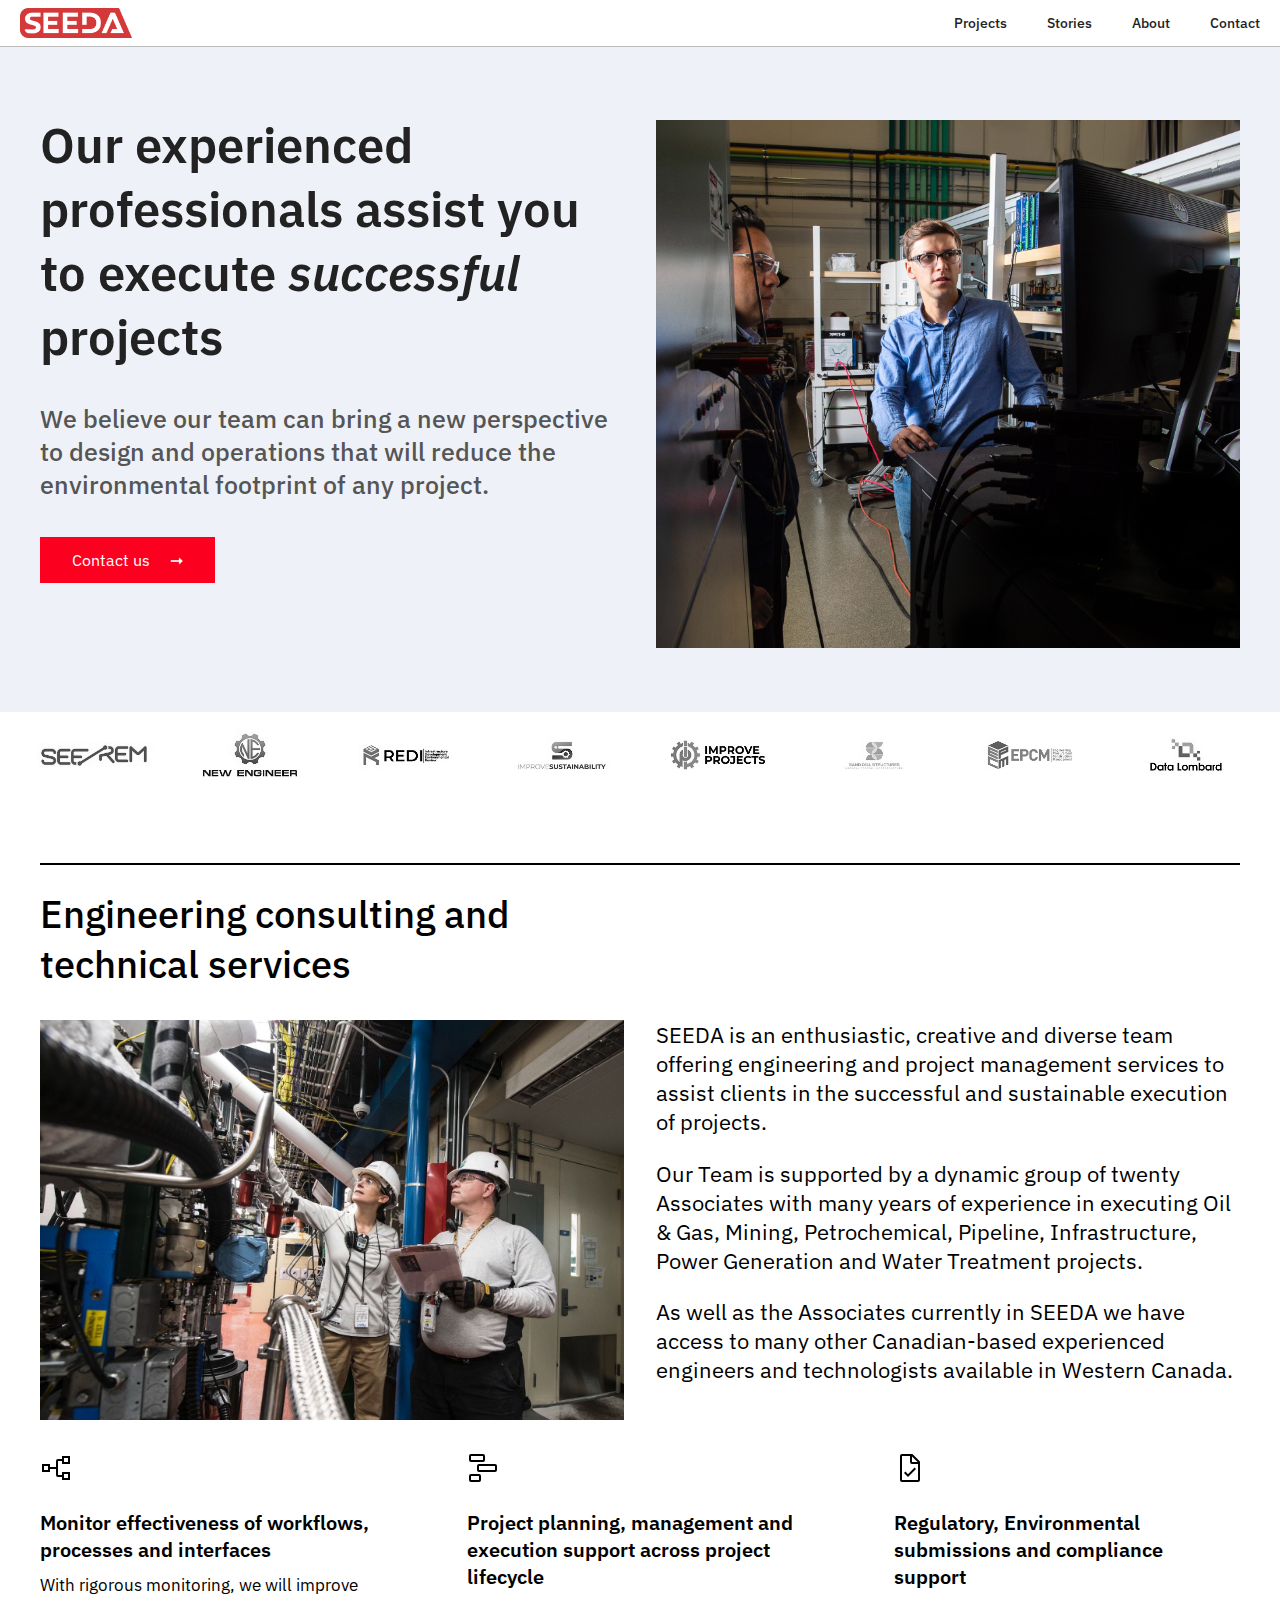
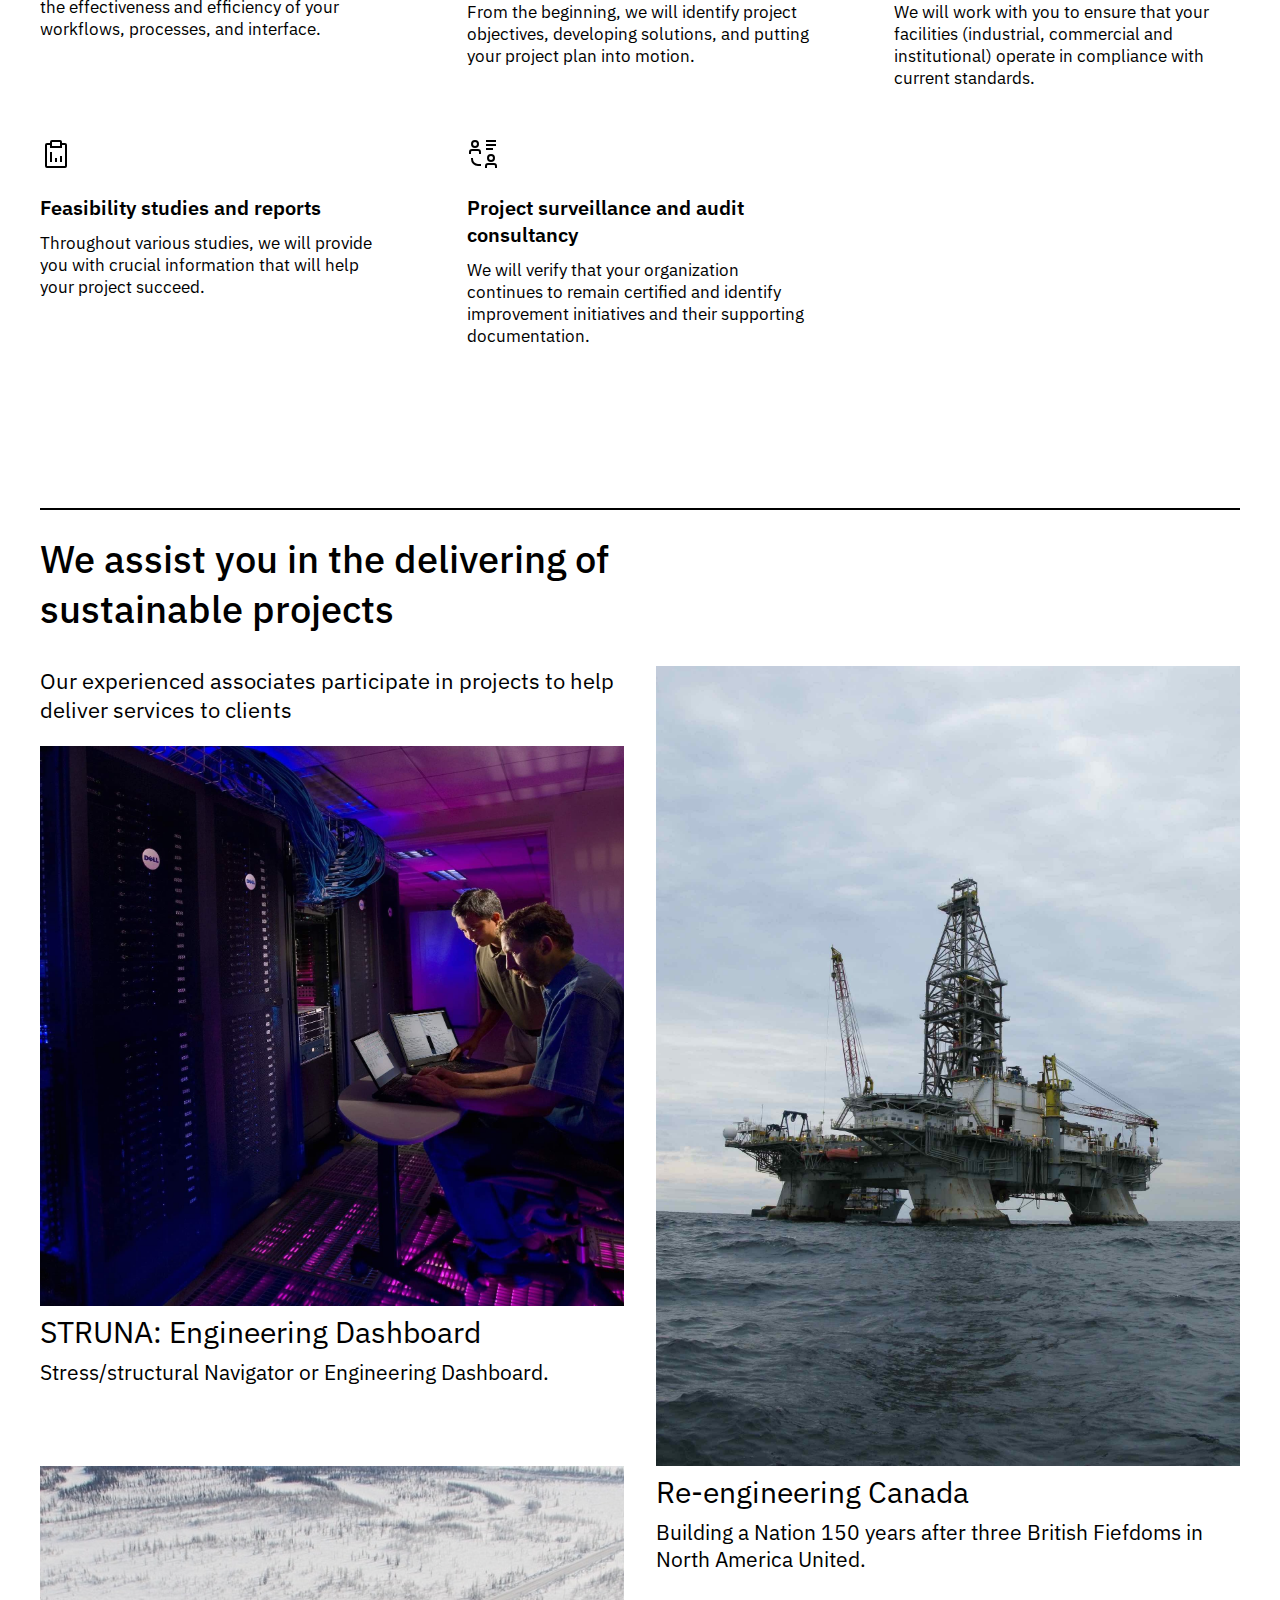
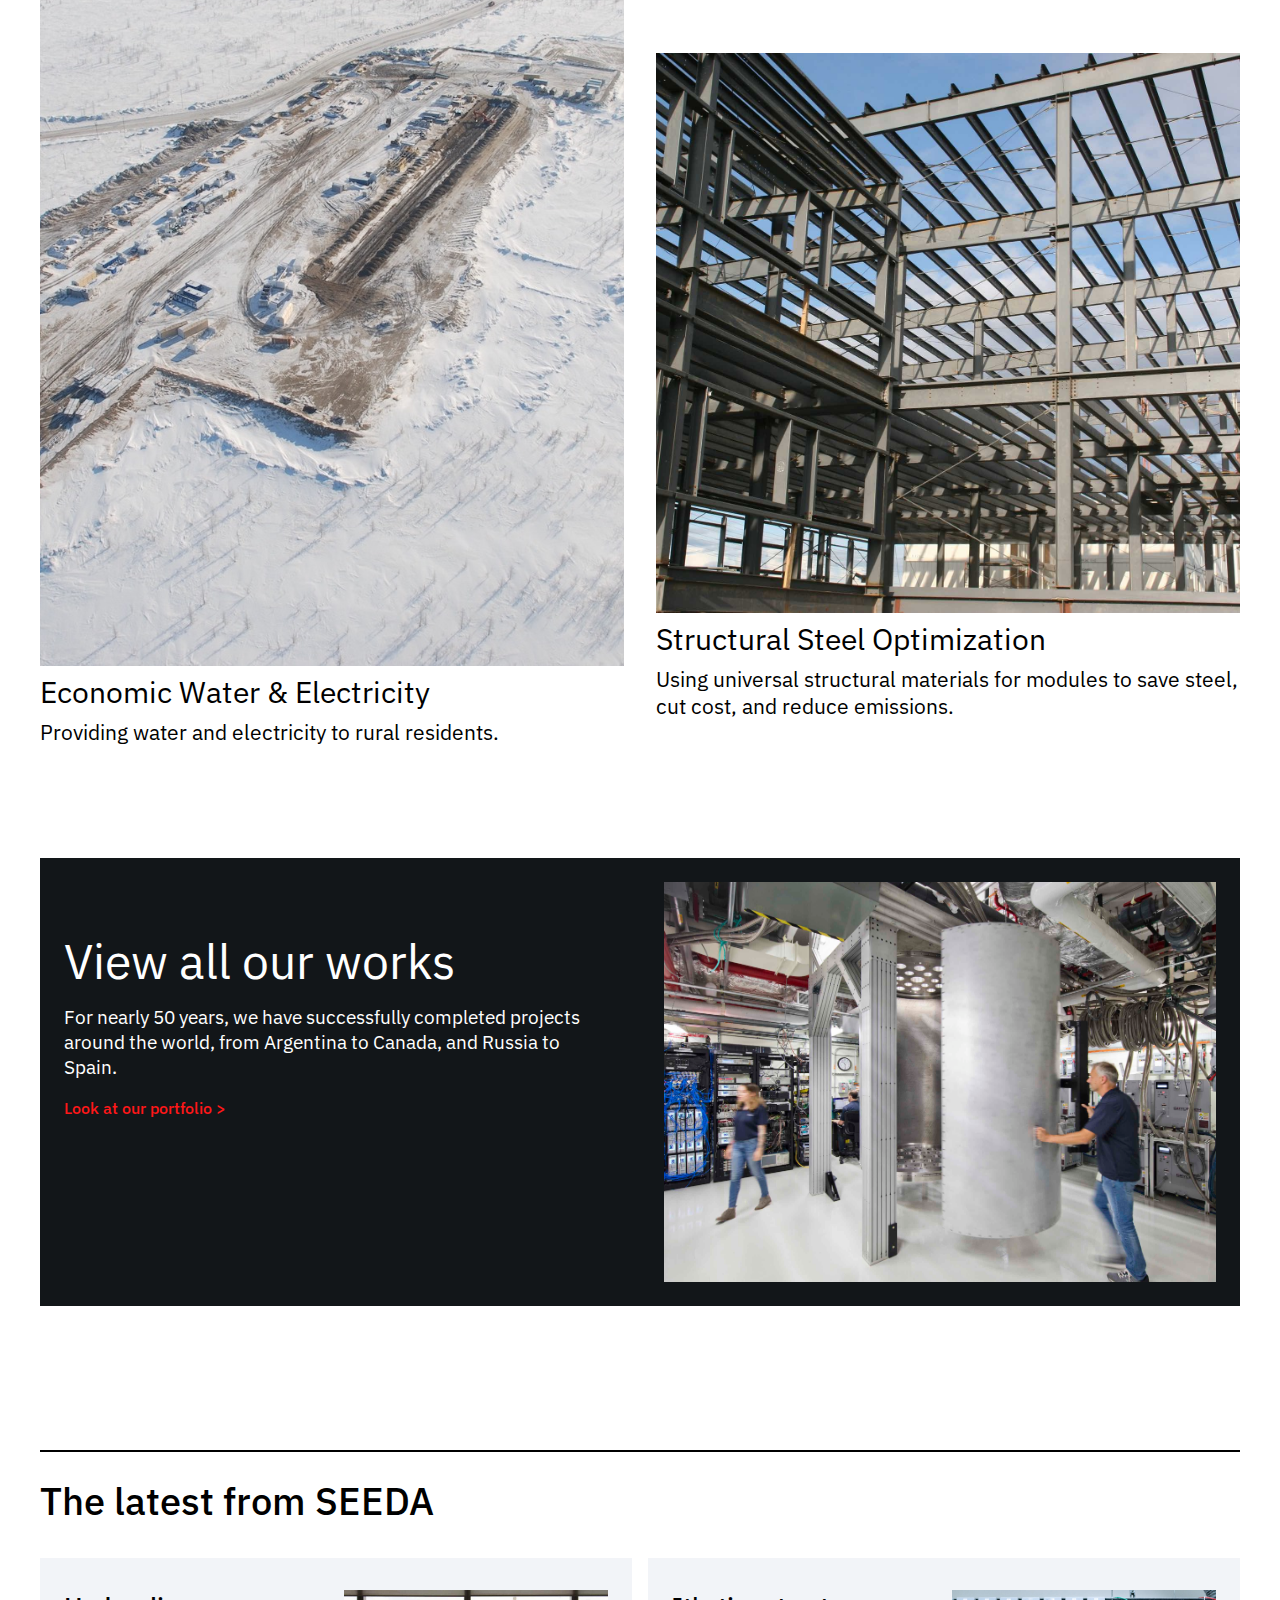
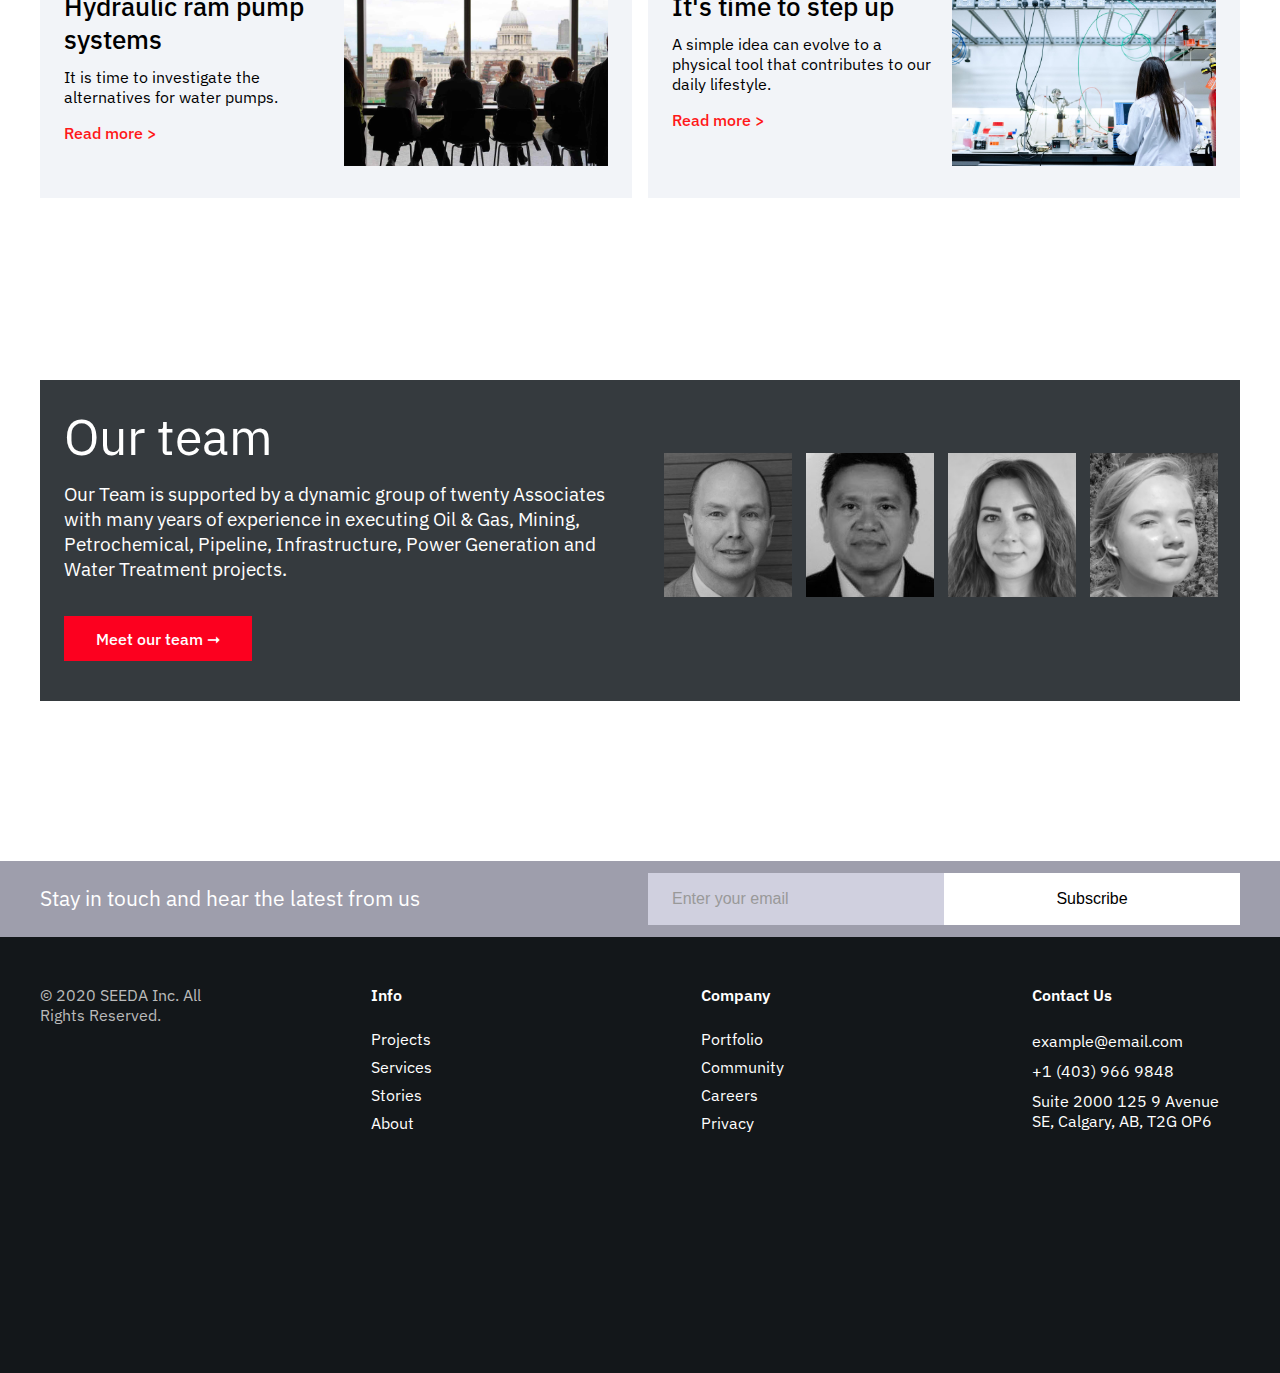
==== P2/index.html @ 1f7ffa0a "Added portfolio page" ====
<!DOCTYPE html>
<html lang="en">

<head>
    <meta charset="UTF-8">
    <meta name="viewport" content="width=device-width, initial-scale=1.0">
    <link rel="shortcut icon" href="/img/favicon.ico" type="image/x-icon">
    <link rel="stylesheet" type="text/css" href="./css/main.css">

    <title>SEEDA</title>
</head>

<body>

    <header class="header">
        <nav>
            <a href="./index.html"><img src="./img/logo.png" alt="Seeda's logo" class="logo"></a>
            <input class="menu-btn" type="checkbox" id="menu-btn" />
            <label class="menu-icon" for="menu-btn"><span class="navicon"></span></label>
            <ul class="menu">
                <li><a href="./pages/projects.html">Projects</a></li>
                <li><a href="./pages/stories.html">Stories</a></li>
                <li><a href="./pages/about.html">About</a></li>
                <li><a href="./pages/contact.html">Contact</a></li>
            </ul>
        </nav>
    </header>



    <div class="landing">
        <div>
            <div class="wrap-content two-column">
                <div>
                    <h1>Our experienced professionals assist you to execute <em>successful</em> projects</h1>
                    <h2 class="subheading">We believe our team can bring a new perspective to design and operations that
                        will
                        reduce
                        the environmental footprint of any project.</h2>
                    <a class="button-nav" href="./pages/contact.html">Contact us &nbsp &nbsp ➞</a>
                </div>
                <img src="./img/perspective.jpg" alt="">
            </div>
        </div>
    </div>


    <div class="brands">
        <img src="./img/p1.jpg" alt="">
        <img src="./img/p2.jpg" alt="">
        <img src="./img/p3.jpg" alt="">
        <img src="./img/p4.jpg" alt="">
        <img src="./img/p5.jpg" alt="">
        <img src="./img/p6.jpg" alt="">
        <img src="./img/p7.jpg" alt="">
        <img src="./img/p8.jpg" alt="">
    </div>


    <section>
        <div class="wrap-content">
            <div>
                <h2>Engineering consulting and technical services</h2>

                <div class="two-column">
                    <img class="image-medium" src="./img/project-2.jpg" alt="people looking at a monitor">

                    <div class="font-large">
                        <p>
                            SEEDA is an enthusiastic, creative and diverse team offering engineering and project
                            management services to assist clients in the successful and sustainable execution of
                            projects.
                        </p>

                        <p>
                            Our Team is supported by a dynamic group of twenty Associates with many years of experience
                            in executing Oil & Gas, Mining, Petrochemical, Pipeline, Infrastructure, Power Generation
                            and Water Treatment projects.
                        </p>
                        <p>As well as the Associates currently in SEEDA we have access to many other Canadian-based
                            experienced engineers and technologists available in Western Canada.
                        </p>
                    </div>
                </div>


                <div class="services-list">
                    <div class="service">
                        <img src="./icons/monitor effectiveness.svg" alt="monitor icon">
                        <h3>Monitor effectiveness of workflows, processes and interfaces </h3>
                        <p>With rigorous monitoring, we will improve the effectiveness and efficiency of your workflows,
                            processes, and interface.</p>
                    </div>

                    <div class="service">
                        <img src="./icons/project planning.svg" alt="planning icon">
                        <h3>Project planning, management and execution support across project lifecycle</h3>
                        <p>From the beginning, we will identify project objectives, developing solutions, and putting
                            your project plan into motion.</p>
                    </div>

                    <div class="service">
                        <img src="./icons/regulatory.svg" alt="compliance support icon">
                        <h3>Regulatory, Environmental submissions and compliance support</h3>
                        <p>We will work with you to ensure that your facilities (industrial, commercial and
                            institutional) operate in compliance with current standards.</p>
                    </div>

                    <div class="service">
                        <img src="./icons/feasibility.svg" alt="report icon">
                        <h3>Feasibility studies and reports</h3>
                        <p>Throughout various studies, we will provide you with crucial information that will help your
                            project succeed.</p>
                    </div>

                    <div class="service">
                        <img src="./icons/project surveillance.svg" alt="project audit icon">
                        <h3>Project surveillance and audit consultancy</h3>
                        <p>We will verify that your organization continues to remain certified and identify improvement
                            initiatives and their supporting
                            documentation.</p>
                    </div>
                </div>
            </div>
        </div>

    </section>

    <section>
        <div class="wrap-content">
            <h2>We assist you in the delivering of sustainable projects</h2>
            <div class="two-column font-large">
                <div>
                    <p>Our experienced associates participate in projects to help deliver services to clients
                    </p>
                    <div class="card">
                        <a href="./pages/struna.html"> <img src="./img/about.jpg" alt="" class="image-large">
                            <h3>STRUNA: Engineering Dashboard</h3>
                            <h4>Stress/structural Navigator or Engineering Dashboard.
                            </h4>
                        </a>
                    </div>

                    <div class="card">
                        <a href="#">
                            <img src="./img/landing-2.jpeg" alt="project site" class="image-very-large">
                            <h3>Economic Water & Electricity</h3>
                            <h4>Providing water and electricity to rural residents.</h4>
                        </a>
                    </div>
                </div>
                <div>
                    <div class="card">
                        <a href="./pages/reengineering-canada.html">
                            <img src="./img/project-1.jpg" alt="project site" class="image-very-large">
                            <h3>Re-engineering Canada </h3>
                            <h4>Building a Nation 150 years after three British Fiefdoms in North America United.</h4>
                        </a>
                    </div>
                    <div class="card">
                        <a href="#">
                            <img src="./img/project-3.jpg" alt="project site" class="image-large">
                            <h3>Structural Steel Optimization</h3>
                            <h4>Using universal structural materials for modules to save steel, cut cost, and reduce
                                emissions.
                            </h4>
                        </a>
                    </div>
                </div>
            </div>

            <div class=" bg-black-gray large-card">
                <div class="text-white">
                    <h3>View all our works</h3>
                    <p>For nearly 50 years, we have successfully completed projects around the world, from Argentina to
                        Canada, and Russia to Spain.</p>
                    <a href="./pages/portfolio.html">Look at our portfolio ></a>
                </div>
                <img src="./img/more-projects.jpg" alt="project site">
            </div>

        </div>

    </section>




    <section>
        <div class="wrap-content">
            <h2>The latest from SEEDA</h2>

            <div class="article-card-wrapper">
                <div class="article-card">
                    <div>
                        <h3>Hydraulic ram pump systems</h3>
                        <p>It is time to investigate the alternatives for water pumps.
                        </p>
                        <a href="./pages/hydraulic-ramp.html">Read more ></a>
                    </div>
                    <img src="./img/article-1.jpg" alt="">
                </div>

                <div class="article-card">
                    <div>
                        <h3>It's time to step up</h3>
                        <p>A simple idea can evolve to a physical tool that contributes to our daily lifestyle.
                        </p>
                        <a href="./pages/time-to-step-up.html">Read more ></a>
                    </div>
                    <img src="./img/article-2.jpg" alt="">
                </div>
            </div>

            <a href="./pages/stories.html" class="white-link">
                <div id="more-stories">
                    <div>
                        <h3>Read the latest stories from us</h3>
                        <p>Find more about our events
                        </p>
                    </div>

                </div>
            </a>
        </div>


        <div class="wrap-content">
            <div class="bg-dark-gray large-card team">
                <div class="text-white">
                    <h3>Our team</h3>
                    <p>Our Team is supported by a dynamic group of twenty Associates with many years of experience in
                        executing Oil & Gas, Mining, Petrochemical, Pipeline, Infrastructure, Power Generation and Water
                        Treatment projects.
                    </p>
                    <a class="button-nav" href="./pages/about.html">Meet our team ➞</a>
                </div>
                <div class="members">
                    <img src="./img/max.jpg" alt="">
                    <img src="./img/dioni.jpg" alt="">
                    <img src="./img/dima.jpg" alt="">
                    <img src="./img/masha.jpg" alt="">
                    <div>
                    </div>
                </div>
            </div>
        </div>

    </section>







    <div class="footer-contact">
        <div class="wrap-content contact-wrapper">
            <div class="contact-text">Stay in touch and hear the latest from us</div>
            <div>
                <form class="contact-form">
                    <input type="email" id="contact-email" name="email" placeholder="Enter your email">
                    <input type="submit" value="Subscribe" id="contact-submit">
                </form>
            </div>
        </div>
    </div>

    <footer>
        <div class="wrap-footer">
            <div class="footer-list">
                <p class="regular copyright">© 2020 SEEDA Inc. All Rights Reserved.</p>
            </div>
            <div class="footer-list">
                <p>Info</p>
                <a href="#">Projects</a>
                <a href="#">Services</a>
                <a href="#">Stories</a>
                <a href="#">About</a>
            </div>

            <div class="footer-list">
                <p>Company</p>
                <a href="#">Portfolio</a>
                <a href="#">Community</a>
                <a href="#">Careers</a>
                <a href="#">Privacy</a>
            </div>

            <div class="footer-list">
                <p>Contact Us</p>
                <a href="mailto:example@gmail.com">example@email.com</a>
                <a href="tel:+14039669848">+1 (403) 966 9848</a>
                <a href="#">Suite 2000 125 9 Avenue SE, Calgary, AB, T2G OP6</a>
            </div>
        </div>
    </footer>



</body>


</html>
---- P2/css/main.css ----
@import url('https://fonts.googleapis.com/css2?family=Inconsolata&display=swap');
@import url('https://fonts.googleapis.com/css2?family=Heebo:wght@100;200;300;400;500;600;700;800;900&display=swap');
@import url('https://fonts.googleapis.com/css2?family=IBM+Plex+Sans:ital,wght@0,100;0,200;0,300;0,400;0,500;0,600;0,700;1,100;1,200;1,300;1,400;1,500;1,600;1,700&display=swap');
@import url('https://fonts.googleapis.com/css2?family=IBM+Plex+Mono:ital,wght@0,100;0,200;0,300;0,400;0,500;0,600;0,700;1,100;1,200;1,300;1,400;1,500;1,600;1,700&display=swap');
html {
    box-sizing: border-box;
}

* {
    -webkit-font-smoothing: antialiased;
}

body {
    margin: 0;
    font-family: 'IBM Plex Sans', Arial, sans-serif;
}

.four-column {
    display: grid;
    grid-template-columns: repeat(auto-fill, minmax(18rem, 1fr));
    column-gap: 1rem;
    row-gap: 0rem; 
}

.two-row {
    display: grid;
    grid-template-rows: repeat(auto-fill, minmax(48.3%, 1fr));
    column-gap: 1rem;
    row-gap: 2rem; 
}

.two-column {
    display: grid;
    grid-template-columns: repeat(auto-fill, minmax(48.3%, 1fr));
    column-gap: 2rem;
    row-gap: 1rem;
}

.two-column img {
    width: 100%;
    object-fit: cover;
}

.three-column {
    display: grid;
    grid-template-columns: repeat(auto-fill, minmax(20rem, 1fr));
    column-gap: 2rem;
}

#more-stories {
    background: url(/img/more-stories.jpg);
    padding: 0.1rem 1rem 1rem 1rem;
    color: white;
}

#more-stories:hover {
    text-decoration: none;
}


.stories {
    margin-bottom: 3rem;
}

.stories img {
    object-fit: cover;
    height: 14rem;
    width: 100%;
}

/* Project cards */

.projects {
    margin-bottom: 3rem;
}

.project-card {
    margin-bottom: 4rem;
}

.project-card a {
    display: grid;
    grid-template-columns: repeat(auto-fill, minmax(49%, 1fr)); 
    column-gap: 1rem;
}

.project-card img {
    object-fit: cover;
    height: 25rem;
    width: 100%;
}

.project-card a {
    color: black;    
}

.project-card h3 {
    font-size: 2.6rem;
    font-weight: 400;    
    margin-block-start: 0;
    max-width: 20rem;
}

.project-card p {
    font-size: 1.3rem;
    max-width: 30rem;
}

.project-card:hover {
    text-decoration: underline;
}

/* Project page */

/* .project {
    background-color: #070707;
    color: white;
} */

.project .caption {
    color: #555;
}

.project-header {
    object-fit: cover;
    height: 35rem;
    width: 100%;
    margin-top: 1rem;
}

.project .two-column {
    grid-template-columns: repeat(auto-fill, minmax(46.3%, 1fr));
    column-gap: 5rem;
    margin-bottom: 4rem;
}

.project-title {
    font-size: calc(4.5rem + 6 * ((4.4rem - 320px) / 680));
    line-height: 6rem;
    font-weight: 400;
    margin-block-end: 0;
    max-width: 60rem;
    word-wrap: break-word;
}

.project h2 {    
    font-weight: 400;
    max-width: 60rem;
    word-wrap: break-word;
}

.project h3 {
    font-weight: 500;
    border-top: 2px solid black;
    display: inline-block;
    padding-top: 0.5rem;
    margin-top: 4rem;
    margin-bottom: 3rem;
}

.project h4 {
    font-weight: 600;
    color: black;
    margin-block-start: 0rem;
}


.other-project h4{
    font-size: 2.5rem;
    margin-block-start: 1.2rem;
    margin-block-end: 0;
}

.other-project h5 {
    font-weight: 400;
    font-size: 1.1rem;    
}

.other-project h6 {
    font-size: 1.2rem;
}

p {
    margin-block-start: 0rem;
}

a {
    color: #FF1718;
    text-decoration: none;
}

.white-link:hover {
    color: white;
}

a:hover {
    text-decoration: underline;
}

img {
    max-width: 100%;
}

.caption {
    font-size: 1rem;
    color: #666;
}

pre {
    border-radius: 0.3rem;
}

/* header */

.header {
    background-color: white;
    position: fixed;
    border-bottom: 1px solid #BBBBBB;
    top: 0;
    width: 100%;
    z-index: 3;
}

.header ul {
    margin: 0;
    padding: 0;
    list-style: none;
    overflow: hidden;
    background-color: white;
}

.header li a {
    display: block;
    padding: 13px 20px;
    font-size: 0.9rem;
    font-weight: 500;
    text-decoration: none;
    color: #222;
}

.header li a:hover, .header .menu-btn:hover {
    text-decoration: underline;
}

.header .logo {
    display: block;
    float: left;
    width: 7rem;
    padding: 8px 20px;
    text-decoration: none;
}

/* menu */

.header .menu {
    clear: both;
    max-height: 0;
    transition: max-height .3s ease-in;
}

/* menu icon */

.header .menu-icon {
    cursor: pointer;
    display: inline-block;
    float: right;
    padding: 24px 20px;
    position: relative;
    user-select: none;
}

.header .menu-icon .navicon {
    background: #111;
    display: block;
    height: 2px;
    position: relative;
    transition: background .3s ease-out;
    width: 18px;
}

.header .menu-icon .navicon:before, .header .menu-icon .navicon:after {
    background: #111;
    content: '';
    display: block;
    height: 100%;
    position: absolute;
    transition: all .2s ease-out;
    width: 100%;
}

.header .menu-icon .navicon:before {
    top: 5px;
}

.header .menu-icon .navicon:after {
    top: -5px;
}

/* menu btn */

.header .menu-btn {
    display: none;
}

.header .menu-btn:checked~.menu {
    max-height: 540px;
}

.header .menu-btn:checked~.menu-icon .navicon {
    background: transparent;
}

.header .menu-btn:checked~.menu-icon .navicon:before {
    transform: rotate(-45deg);
}

.header .menu-btn:checked~.menu-icon .navicon:after {
    transform: rotate(45deg);
}

.header .menu-btn:checked~.menu-icon:not(.steps) .navicon:before, .header .menu-btn:checked~.menu-icon:not(.steps) .navicon:after {
    top: 0;
}

.header.scrolled {
    background-color: black;
}

/* 48em = 768px */

@media (min-width: 65em) {
    .header li {
        float: left;
    }
    .header .menu {
        clear: none;
        float: right;
        max-height: none;
    }
    .header .menu-icon {
        display: none;
    }
    .demo {
        margin-bottom: 6rem;
        background-color: #DEDDE1;
    }
}

/* body */

main {
    padding-top: 2.9rem;
    padding-left: 1rem;
    padding-right: 1rem;
    margin-bottom: 5rem;
}

.brands {
    display: grid;
    grid-template-columns: repeat(auto-fill, minmax(6rem, 1fr));
    column-gap: 3rem;
    align-items: center;
    justify-items: center;
    max-width: 75rem;
    margin-left: auto;
    margin-right: auto;
    padding-right: 1rem;
    padding-left: 1rem;
}

.brands img {
    filter: grayscale(100%);
    max-height: 6rem;
    max-width: 8rem;
}

.brands img:hover {
    filter: grayscale(0%);
}

.wrap-content {
    max-width: 75rem;
    margin-left: auto;
    margin-right: auto;
    padding: 0rem 0rem;
}

section {
    padding: 4rem 1rem 5rem 1rem;
}

.section-body {
    display: grid;
    grid-template-columns: repeat(auto-fill, minmax(51%, 1fr));
    margin-bottom: 1rem;
}

.services-list {
    display: grid;
    grid-template-columns: repeat(auto-fill, minmax(15rem, 1fr));
    column-gap: 5.1rem;
}

.service img {
    max-width: 2rem;
    max-height: 2rem;
    padding-bottom: 0;
    padding-top: 2rem;
}

.service h3 {
    font-size: calc(1.4rem + 6 * ((4.4rem - 320px) / 680));
    font-weight: 600;
}

.service p {
    font-size: calc(1.2rem + 6 * ((4.4rem - 320px) / 680));
}

/* 
  TEXT ELEMENTS -------------------
*/

/* For display purposes (to remove warnings) */

  
  @-webkit-keyframes run {
      0% {
        left: 0;
        transform: translateX(100%);
      }
      100% {
        left: 100%;
        transform: translateX(-100%);
      }
  }


.cover-medium {
    padding: 2rem 1rem 1rem 1rem;
}

.cover-medium h1 {
    font-size: 3.2rem;
    font-weight: 500;
    /* animation: linear infinite alternate;
    animation-name: run;
    animation-duration: 10s; */

}

.cover-medium h2 {
    font-size: 2rem;
    font-weight: 400;
    max-width: 50rem;
}

.cover-medium img {
    height: 30rem;
    width: 100%;
    object-fit: cover;
}

.landing {
    padding: 5rem 1rem 4rem 1rem;
    /* background-color: #F2F4F8; */
    /* background-color: #e4ecf8; */
    background-color: #EEF1F7;
}

.landing h1 {
    font-size: calc(3.2rem + 6 * ((4.4rem - 320px) / 680));
    font-weight: 600;
    line-height: 4rem;
    color: #222;
}

.landing img {
    margin-top: 2.5rem;
    height: 33rem;
}

.subheading {
    font-size: calc(1.7rem + 6 * ((4.4rem - 320px) / 680));
    font-weight: 500;
    color: #555;
}

.body-heading {
    font-weight: 500;
    font-size: 2.2rem;
    border-top: 2px solid;
    padding-top: 1rem;
    margin-bottom: 6rem;
    margin-top: 8rem;
}

h1 {
    font-size: calc(5.5rem + 6 * ((4.4rem - 320px) / 680));
    font-weight: 500;
}

section h2 {
    font-weight: 500;
    font-size: 2.4rem;
    display: grid;
    grid-template-columns: repeat(auto-fill, minmax(50%, 30rem));
    margin-block-start: 0;
    padding-top: 1.5rem;
    border-top: 2px solid black;
}

h2 {
    font-size: calc(1.8rem + 6 * ((4.4rem - 320px) / 680));
}

h3 {
    font-size: 1.9rem;
    font-weight: 400;
    margin-block-end: 0.7rem;
}

h4 {
    font-size: 1.3rem;
    font-weight: 400;
    color: #111;
}

.thin {
    font-weight: 100;
}

.extra-light {
    font-weight: 200;
}

.light {
    font-weight: 300;
}

.regular {
    font-weight: 400;
}

.medium {
    font-weight: 500;
}

.semi-bold {
    font-weight: 600;
}

.bold {
    font-weight: 700;
}

/* COLOUR */

.text-black {
    color: black;
}

.text-white {
    color: white;
}

.bg-black {
    background-color: #121212;
}

.bg-gray {    
    /* background-color: rgba(212, 219, 224, 1); */
    background-color: #F2F4F8;
}

.bg-dark-gray {
    background-color: #353A3E;
}

.bg-black-gray {
    background-color: #121619;
    color: white;
}

.red {
    background-color: #EE0005;
}

.pale-red {
    background-color: #FF1D27;
}

.black {
    background-color: #000;
}

.dark-gray {
    background-color: #131619;
}

.gray {
    background-color: #353A3E;
}

.light-gray {
    background-color: #C2C7CC;
}

/* Image size */

.image-very-large {
    height: 50rem;
    width: 100%;
    object-fit: cover;
}

.image-large {
    height: 35rem;
    width: 100%;
    object-fit: cover;
}

.image-medium {
    height: 25rem;
    width: 100%;
    object-fit: cover;
}

.image-small {
    height: 20rem;
    width: 100%;
    object-fit: cover;
}

/* Font sizes */

.font-small {
    font-size: 0.9rem;
}

.font-medium {
    font-size: 1.2rem;
}

.font-large {
    font-size: 1.4rem;
}

.font-extra-large {
    font-size: 1.7rem;
}

/* Submit and reset buttons */

.button-nav {
    display: inline-block;
    color: white;
    background-color: #FC001F;
    font-size: 1rem;
    padding: 0.8rem 2rem;
    margin-bottom: 1rem;
    margin-top: 1rem;
    text-decoration: none;
    border: none;
    cursor: pointer;
    transition: 0.2s;
}

.button-nav:hover {
    background-color: #da0019;
    color: white;
    text-decoration: none;
}

input[type="submit"], input[type="reset"] {
    color: white;
    background-color: #FF001D;
    font-size: 1rem;
    padding: 1rem 3.5rem;
    border: none;
    cursor: pointer;
    transition: 0.2s;
}

input[type="submit"]:hover, input[type="reset"]:hover {
    border: none;
    background-color: #df001a;
    transition: 0.2s;
}

/* Form */

textarea {
    border: none;
    background-color: #F4F4F4;
    padding: 1.5rem;
    margin-top: 0.3rem;
    font-family: 'Heebo';
    font-size: 1rem;
    font-weight: 400;
    resize: vertical;
    outline-color: red;
}

/* Learned about focus from here: https://stackoverflow.com/questions/16156594/how-to-change-border-color-of-textarea-on-focus */

input {
    padding: 1.5rem;
    border: none;
    background-color: #F4F4F4;
    font-size: 1rem;
    font-weight: 400;
    outline-color: red;
}

.order-confirm {
    max-width: 36.6rem;
    background-color: #F4F4F4;
    padding: 1.5rem;
}

.order-request {
    display: grid;
    gap: 1rem;
    max-width: 40rem
}

/* learned about fr units from here: https://css-tricks.com/introduction-fr-css-unit/ */

.input-group-1, .input-group-2 {
    background-color: transparent;
    display: grid;
    grid-template-columns: repeat(auto-fill, minmax(15rem, 2fr));
    gap: 1rem;
}

.input-group-3 {
    display: grid;
    grid-template-rows: 1fr;
    gap: 1rem;
    width: inherit;
}

::placeholder {
    color: #999999;
}

label {
    display: block;
}

/* Link image and Brand image grid */

.single-image {
    border: 1px solid #ccc;
    margin-top: 1rem;
    margin-bottom: 1rem;
}

.image-link, .potential-imagery {
    background-color: transparent;
    display: grid;
    grid-template-columns: repeat(auto-fill, minmax(49%, 1fr));
    gap: 1rem;
    max-width: 60rem;
}

/* Cards */

.cards img {
    transition: 0.2s ease-in;
}

.card img:hover {
    -webkit-box-shadow: 0px 0px 50px -3px rgb(190, 190, 190);
    box-shadow: 0px 0px 50px -3px rgb(190, 190, 190);
    transition: 0.2s ease-in;
}

.card h3 {
    margin-block-start: 0rem;
    margin-block-end: 0.1rem;
    color: black;
}

.card h4 {
    margin-block-start: 0.5rem;
    margin-block-end: 5rem;
    color: black;
}

.card a {
    color: black;
}

.card {
    transition: 0.2s ease-in;
}

.card:hover {
    transform: scale(1.02);
    transition: 0.2s ease-in;
}


.large-card {
    padding: 1.5rem;
    display: grid;
    grid-template-columns: repeat(auto-fill, minmax(47.9%, 1fr));
    column-gap: 3rem;
    row-gap: 2rem;
    margin-top: 2rem;
    justify-content: space-evenly;
}

.large-card h3 {
    font-size: 3rem;
    font-weight: 400;
}

.large-card p {
    font-size: 1.2rem;
}

.large-card a {
    font-weight: 500;
}

.large-card img {
    height: 25rem;
    width: 100%;
    object-fit: cover;
    padding-bottom: 0rem;
}

.article-card-wrapper {
    display: grid;
    grid-template-columns: repeat(auto-fill, minmax(48.8%, 1fr));
    column-gap: 1rem;
    row-gap: 1rem;
}

.article-card {
    background-color: #F2F4F8;
    display: grid;
    grid-template-columns: repeat(auto-fill, minmax(48%, 1fr));
    padding: 2rem 1.5rem;
    column-gap: 1rem;
    row-gap: 1rem;
    margin-bottom: 1rem;
}

.article-card h3 {
    font-size: 1.6rem;
    font-weight: 500;
    margin-block-start: 0;
}

.article-card a {
    font-weight: 500;
}

.article-card img {
    object-fit: cover;
    justify-self: end;
}

.article-header {
    object-fit: cover;
    height: 25rem;
    width: 100%;
    margin-top: 5rem;
}

.article-title {
    max-width: 50rem;
    font-size: calc(3.1rem + 6 * ((4.4rem - 320px) / 680));
    font-weight: 400;
}

.author {
    font-weight: 400;
    font-size: 1.7rem;
    border-bottom: 1px solid #111;
    padding-bottom: 1.5rem;
    margin-bottom: 4rem;
}

.article-date {
    font-size: 1.2rem;
    font-weight: 500;
    color: #777;
    flex: 1 1 8rem;
}

.article-body {
    flex: 55rem;
}

.article {
    display: flex;
    flex-wrap: wrap;
}

.members {
    display: grid;
    grid-template-columns: repeat(auto-fit, minmax(7rem, 1fr));
    column-gap: 1rem;
    row-gap: 1rem;
    align-content: center;
}

.members img {
    object-fit: cover;
    width: 8rem;
    height: 9rem;
    filter: grayscale(100%);
}

.two-column.team {
    display: grid;
    grid-template-columns: repeat(auto-fill, minmax(46.3%, 1fr));
    column-gap: 5rem;
    row-gap: 5rem;
}


.team {
    margin-bottom: 5rem;
}

.team h3 {
    font-size: 3.1rem;
    font-weight: 400;
    margin-block-start: 0rem;
}

.team img {
    object-fit: cover;
    filter: grayscale(100%);
    max-height: 30rem;
    max-width: 28rem;
    margin-bottom: 1rem;
}

.team a {
    font-weight: 500;
}

footer {
    background-color: #13171A;
    color: white;
    padding: 3rem 1rem 15rem 1rem;
}

footer p {
    font-weight: 600;
    font-size: 1rem;
}

footer a {
    color: white;
    text-decoration: none;
    font-size: 1rem;
}

footer a:hover {
    text-decoration: underline;
    color: white;
}

footer img {
    width: 8rem;
}

.footer-contact {
    background-color: #9E9EAC;
    color: white;
}

.contact-wrapper {
    display: grid;
    grid-template-columns: repeat(auto-fit, minmax(15rem, 1fr));
    padding-right: 1rem;
    padding-left: 1rem;
    align-items: center;
    justify-content: space-between;
    column-gap: 1rem;
}

.contact-form {
    display: grid;
    grid-template-columns: repeat(auto-fit, minmax(10rem, 1fr));
    grid-template-rows: 3.3rem;
    padding: 0.7rem 0rem 0.7rem 0rem;
    justify-content: end;
}

#contact-email {
    background-color: #D0D0DF;
    outline: none;
}

#contact-submit {
    background-color: white;
    color: black;
}

#contact-submit:hover {
    background-color: black;
    color: white;
}

.contact-text {
    padding: 1rem 0rem 1rem 0rem;
    font-size: 1.3rem;
}

.wrap-footer {
    max-width: 75rem;
    margin-left: auto;
    margin-right: auto;
    display: grid;
    grid-template-columns: repeat(auto-fill, minmax(5rem, 13em));
    justify-content: space-between;
    row-gap: 3em;
    column-gap: 3rem;
    font-size: 1rem;
}

.footer-list {
    display: inline-grid;
    row-gap: 0.5rem;
}

.copyright {
    color: #bbb;
}
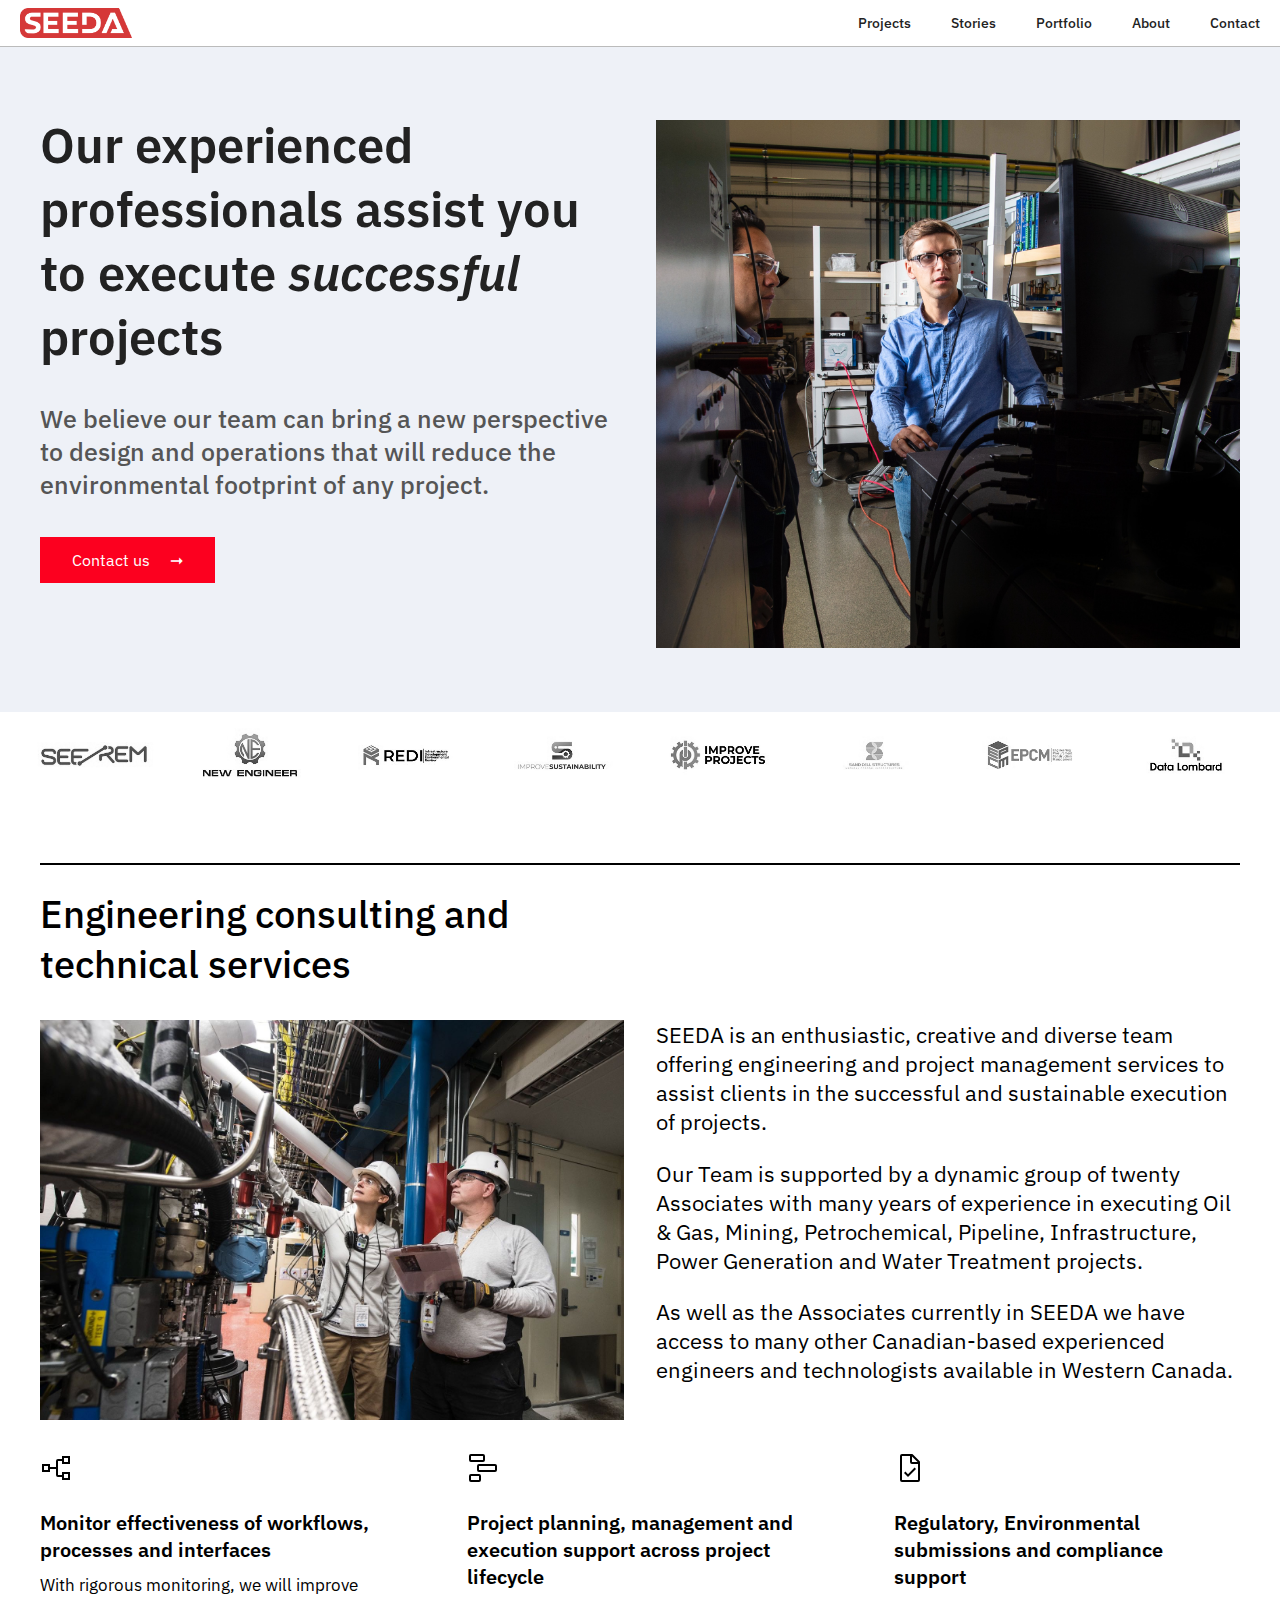
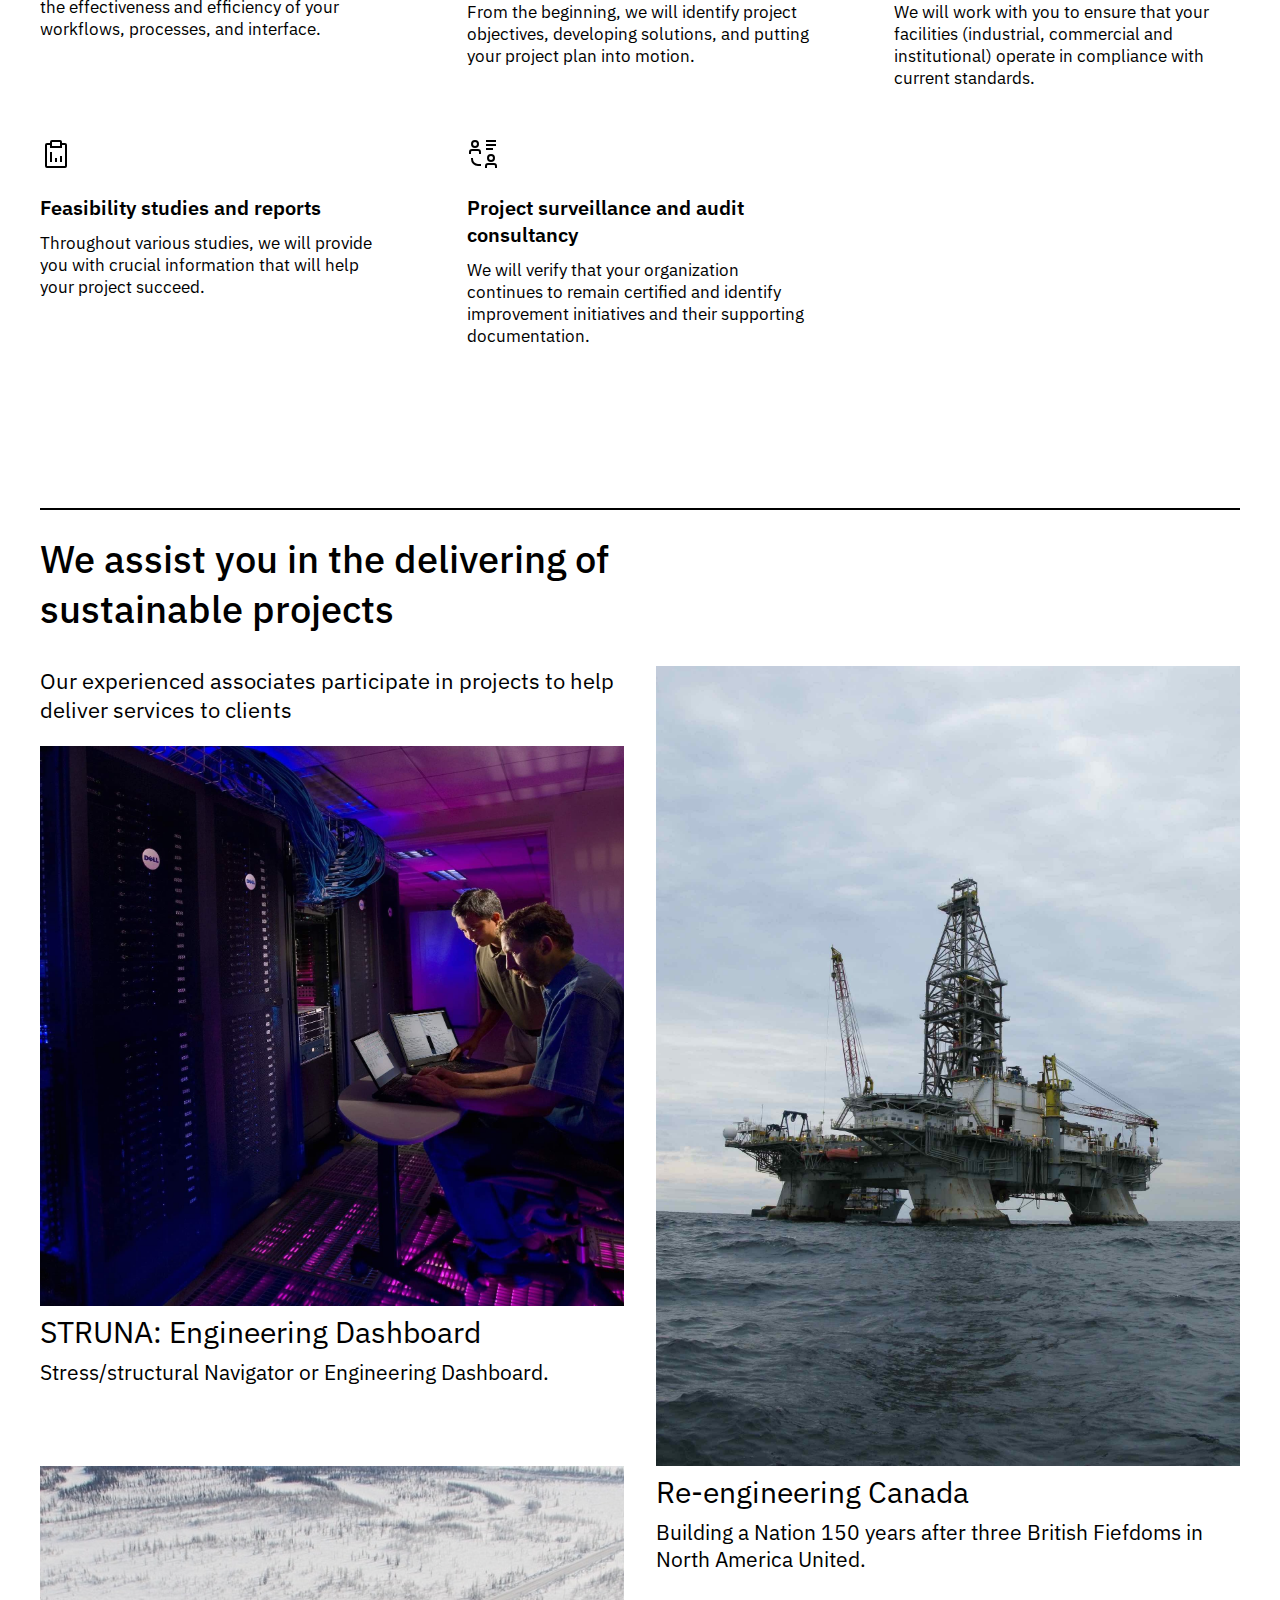
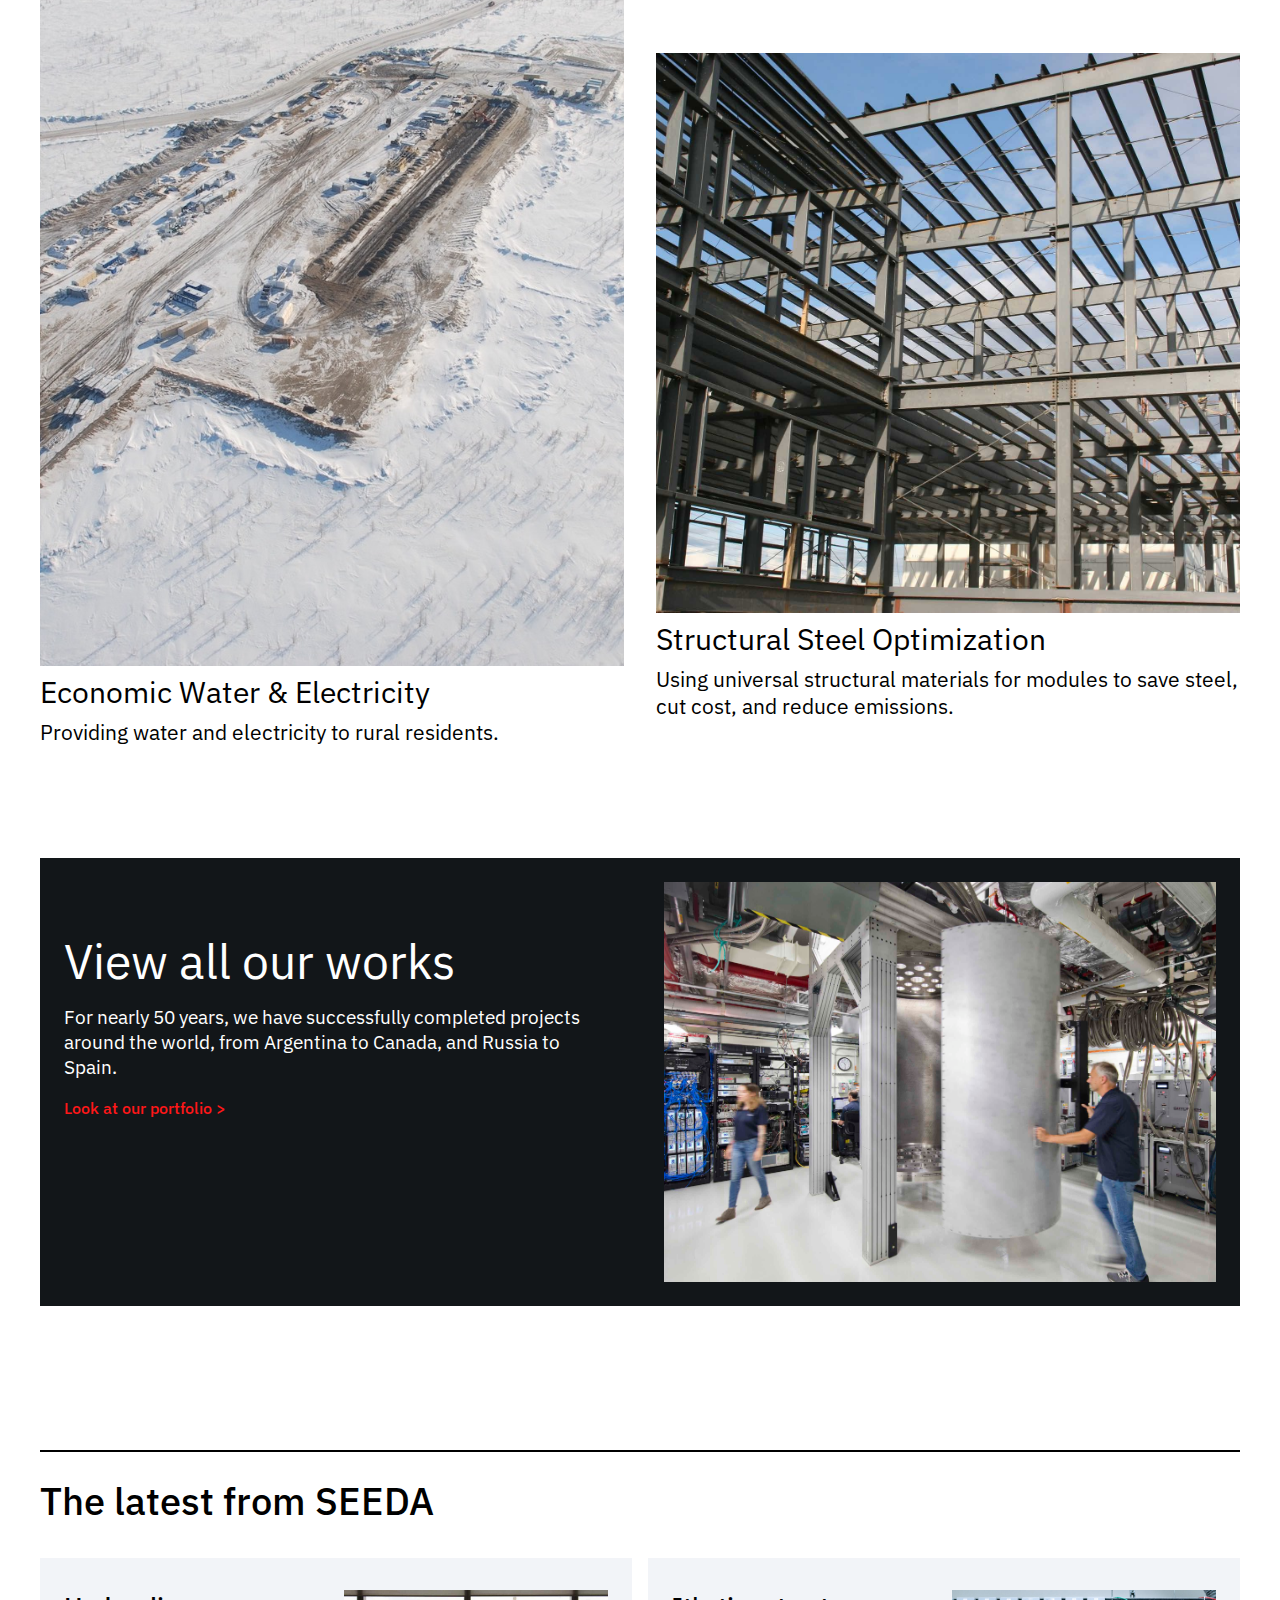
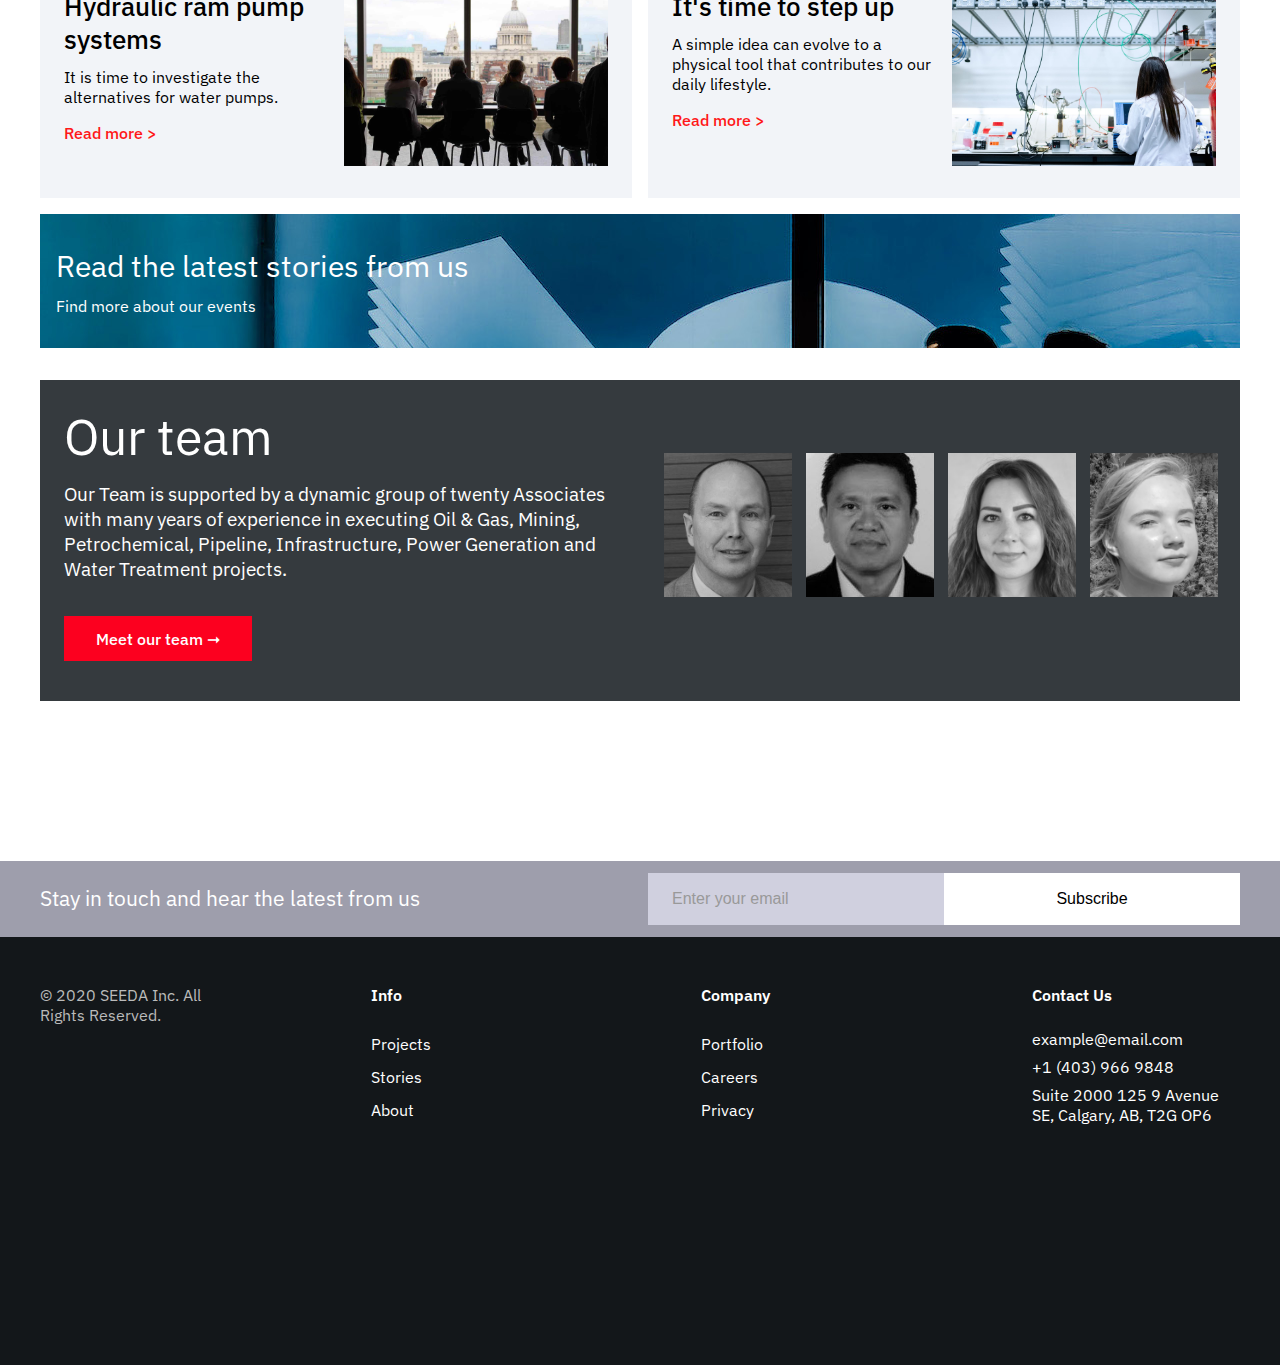
==== commit ae2953e9: "Fixed image paths" ====
--- a/P2/index.html
+++ b/P2/index.html
@@ -20,6 +20,7 @@
             <ul class="menu">
                 <li><a href="./pages/projects.html">Projects</a></li>
                 <li><a href="./pages/stories.html">Stories</a></li>
+                <li><a href="./pages/portfolio.html">Portfolio</a></li>
                 <li><a href="./pages/about.html">About</a></li>
                 <li><a href="./pages/contact.html">Contact</a></li>
             </ul>
@@ -273,17 +274,15 @@
             </div>
             <div class="footer-list">
                 <p>Info</p>
-                <a href="#">Projects</a>
-                <a href="#">Services</a>
-                <a href="#">Stories</a>
-                <a href="#">About</a>
+                <a href="./pages/projects.html">Projects</a>
+                <a href="./pages/stories.html">Stories</a>
+                <a href="./pages/about.html">About</a>
             </div>
 
             <div class="footer-list">
                 <p>Company</p>
-                <a href="#">Portfolio</a>
-                <a href="#">Community</a>
-                <a href="#">Careers</a>
+                <a href="./pages/portfolio.html">Portfolio</a>
+                <a href="./pages/contact.html">Careers</a>
                 <a href="#">Privacy</a>
             </div>
 
--- a/P2/css/main.css
+++ b/P2/css/main.css
@@ -48,7 +48,7 @@
 }
 
 #more-stories {
-    background: url(/img/more-stories.jpg);
+    background: url(../img/more-stories.jpg);
     padding: 0.1rem 1rem 1rem 1rem;
     color: white;
 }
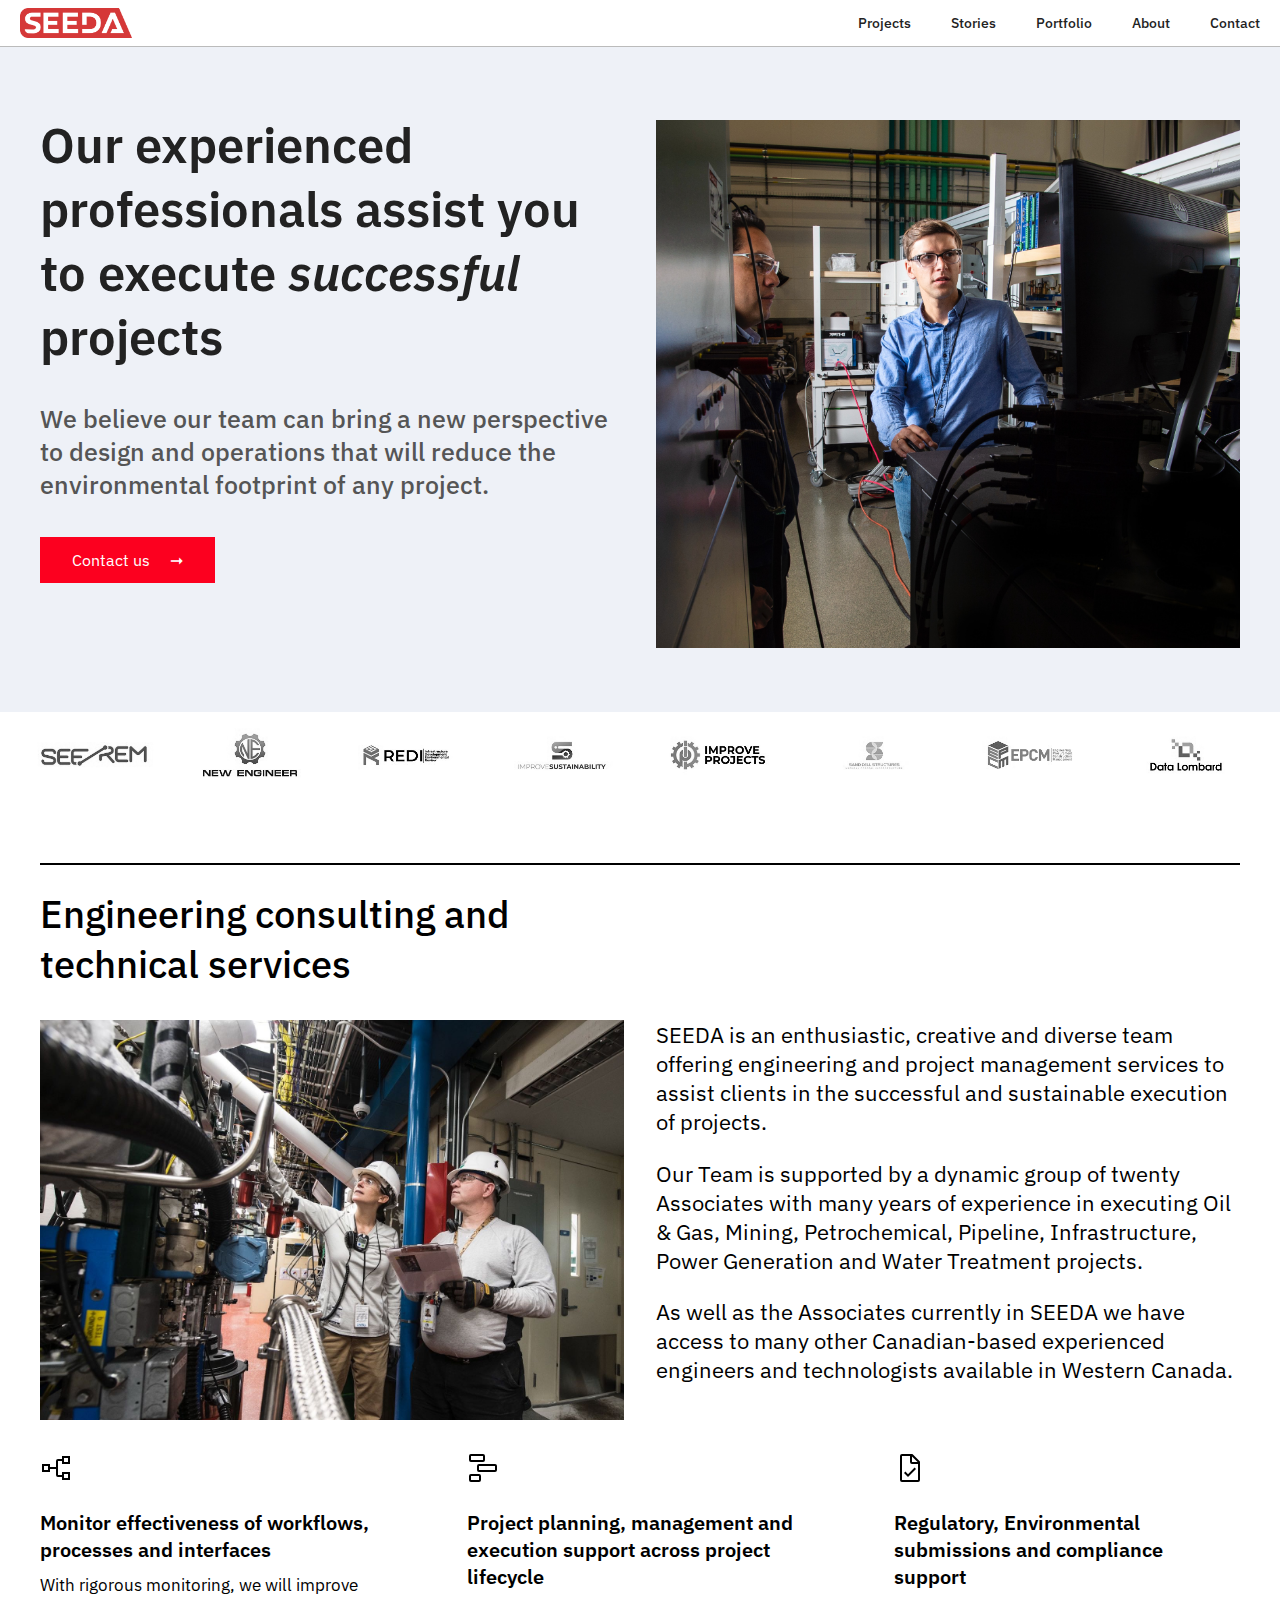
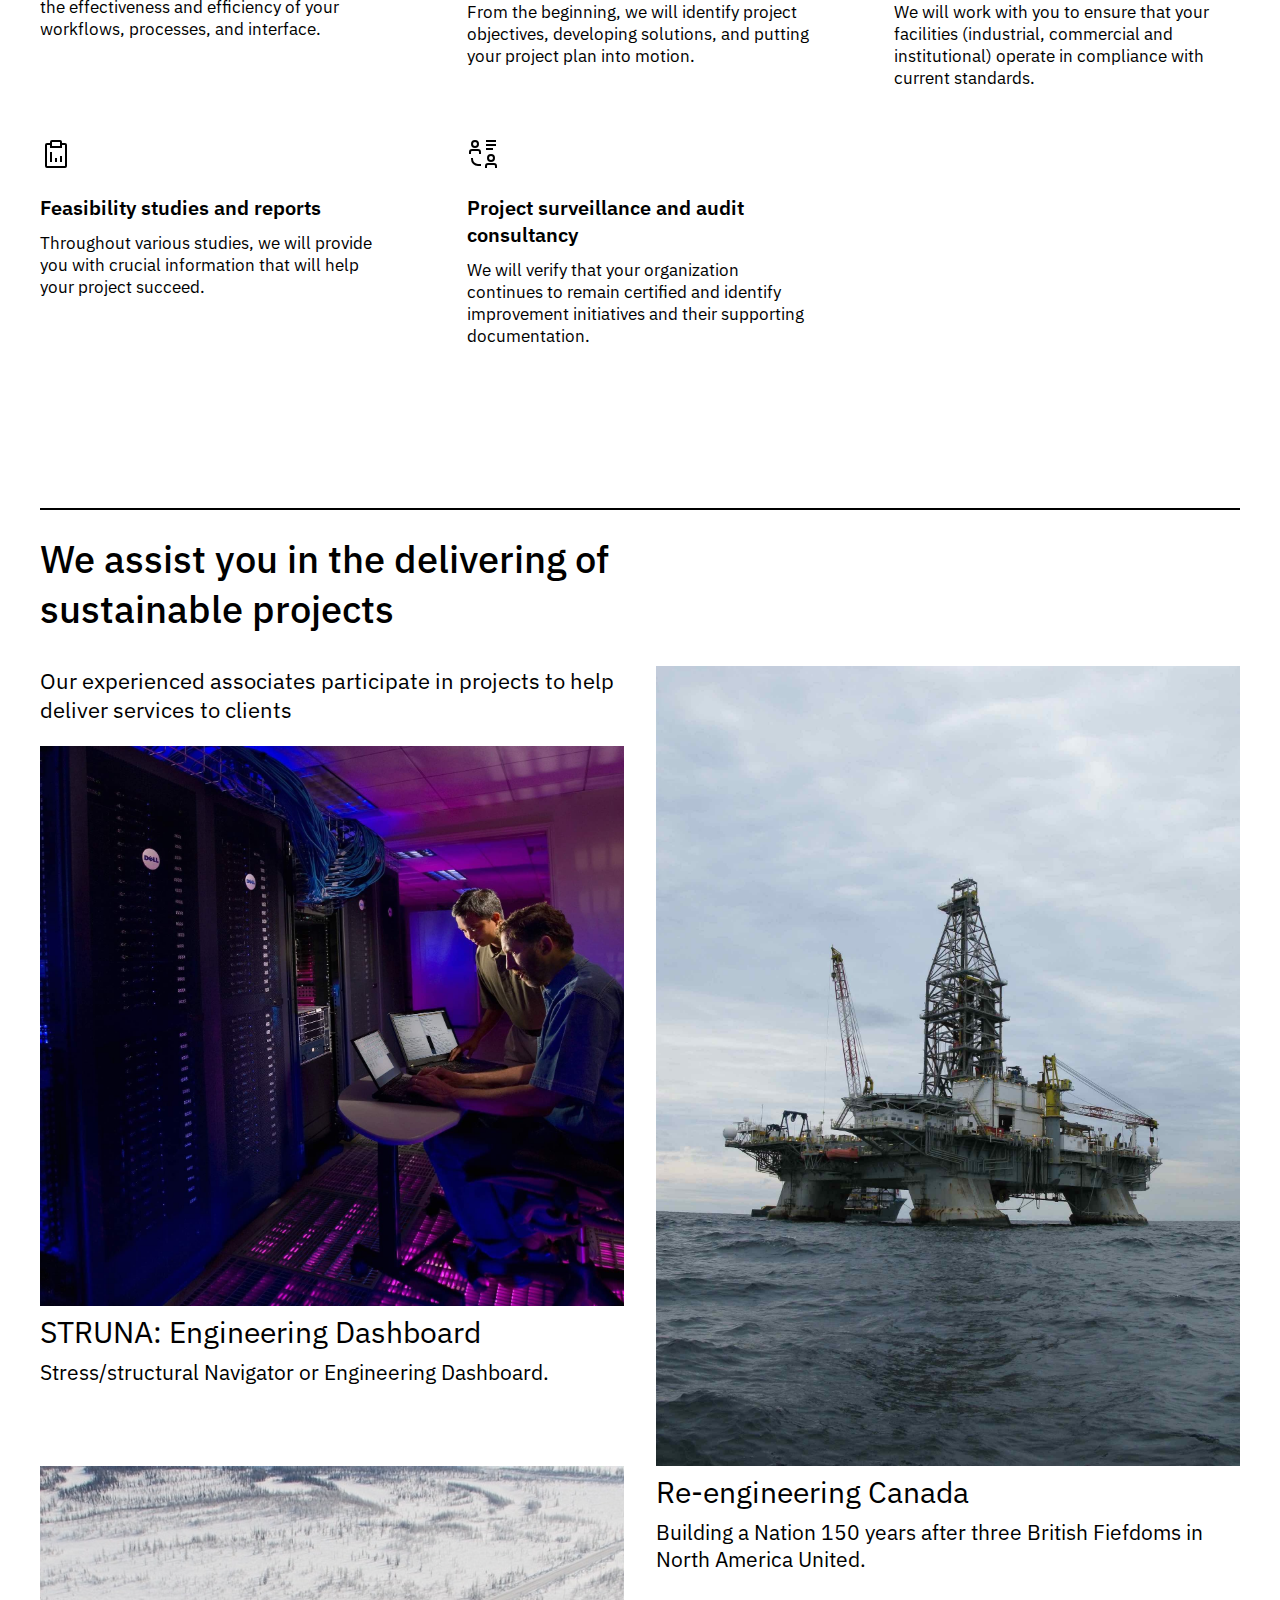
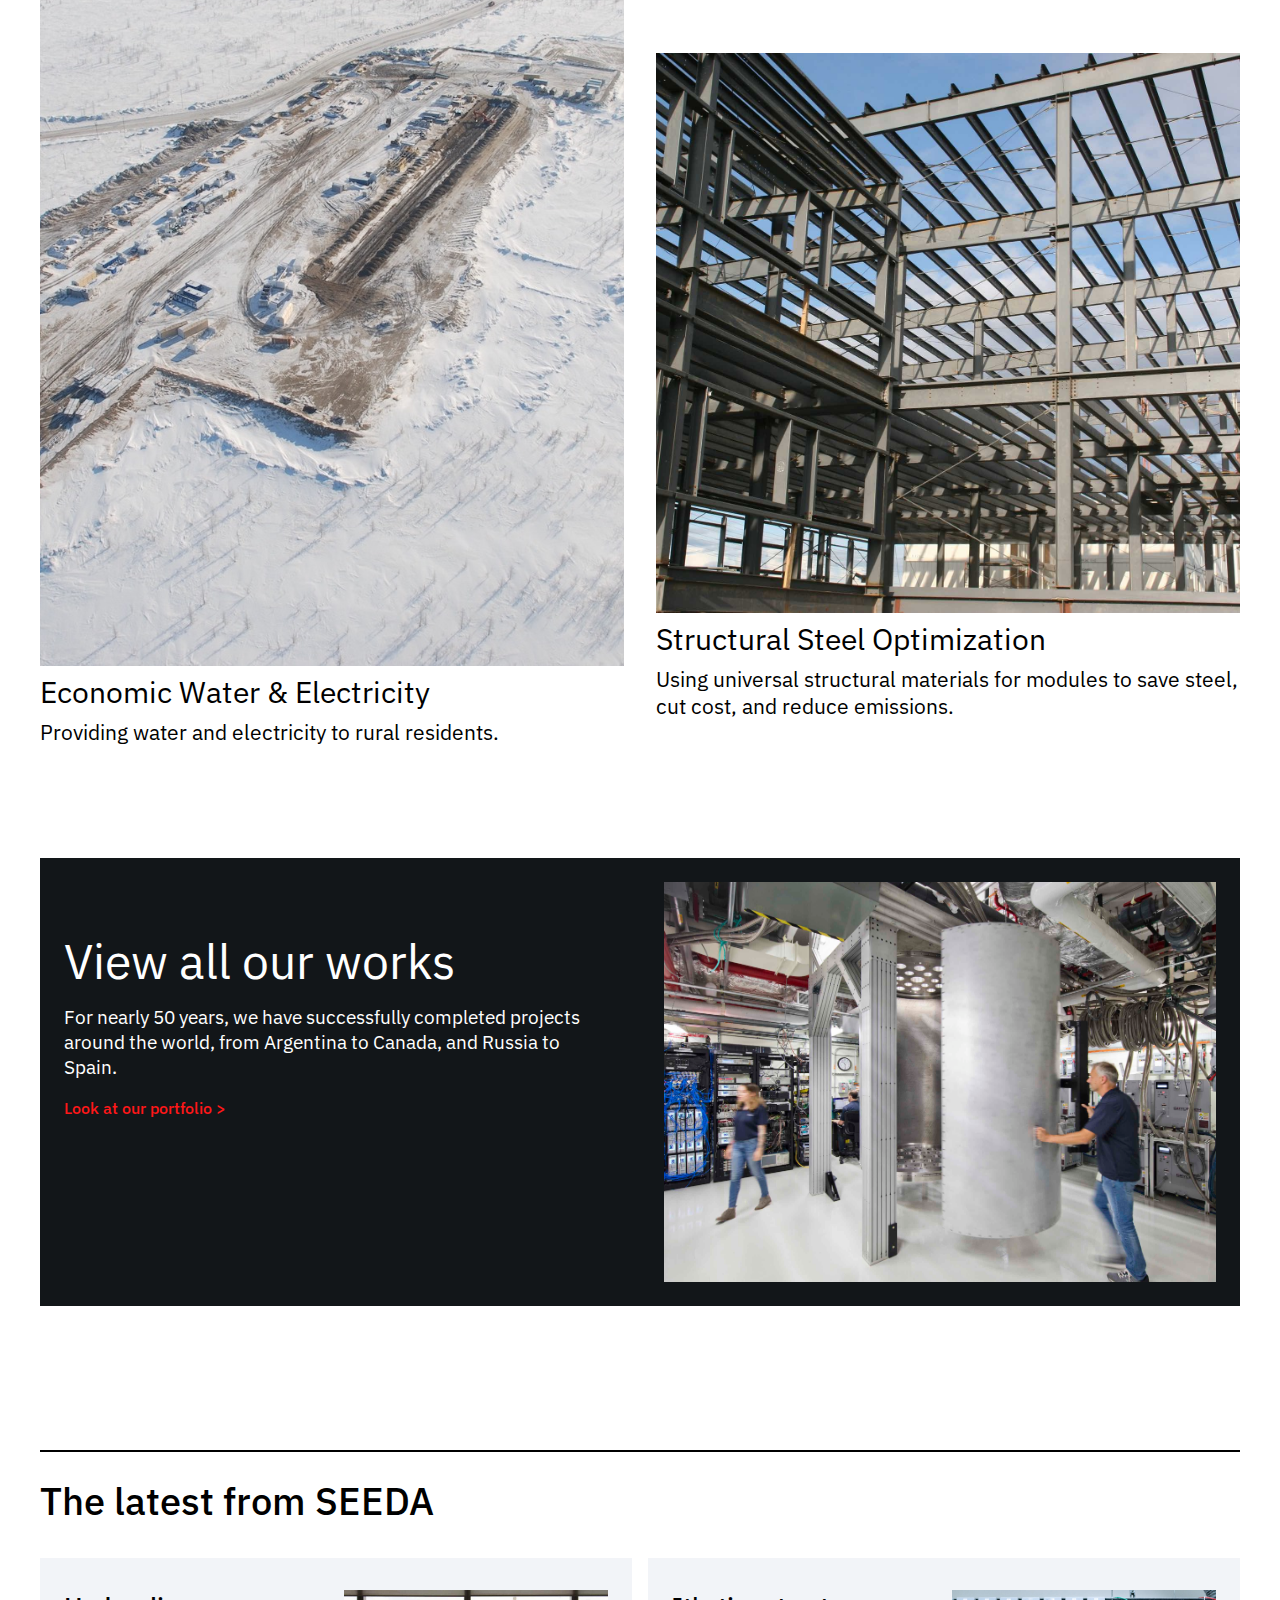
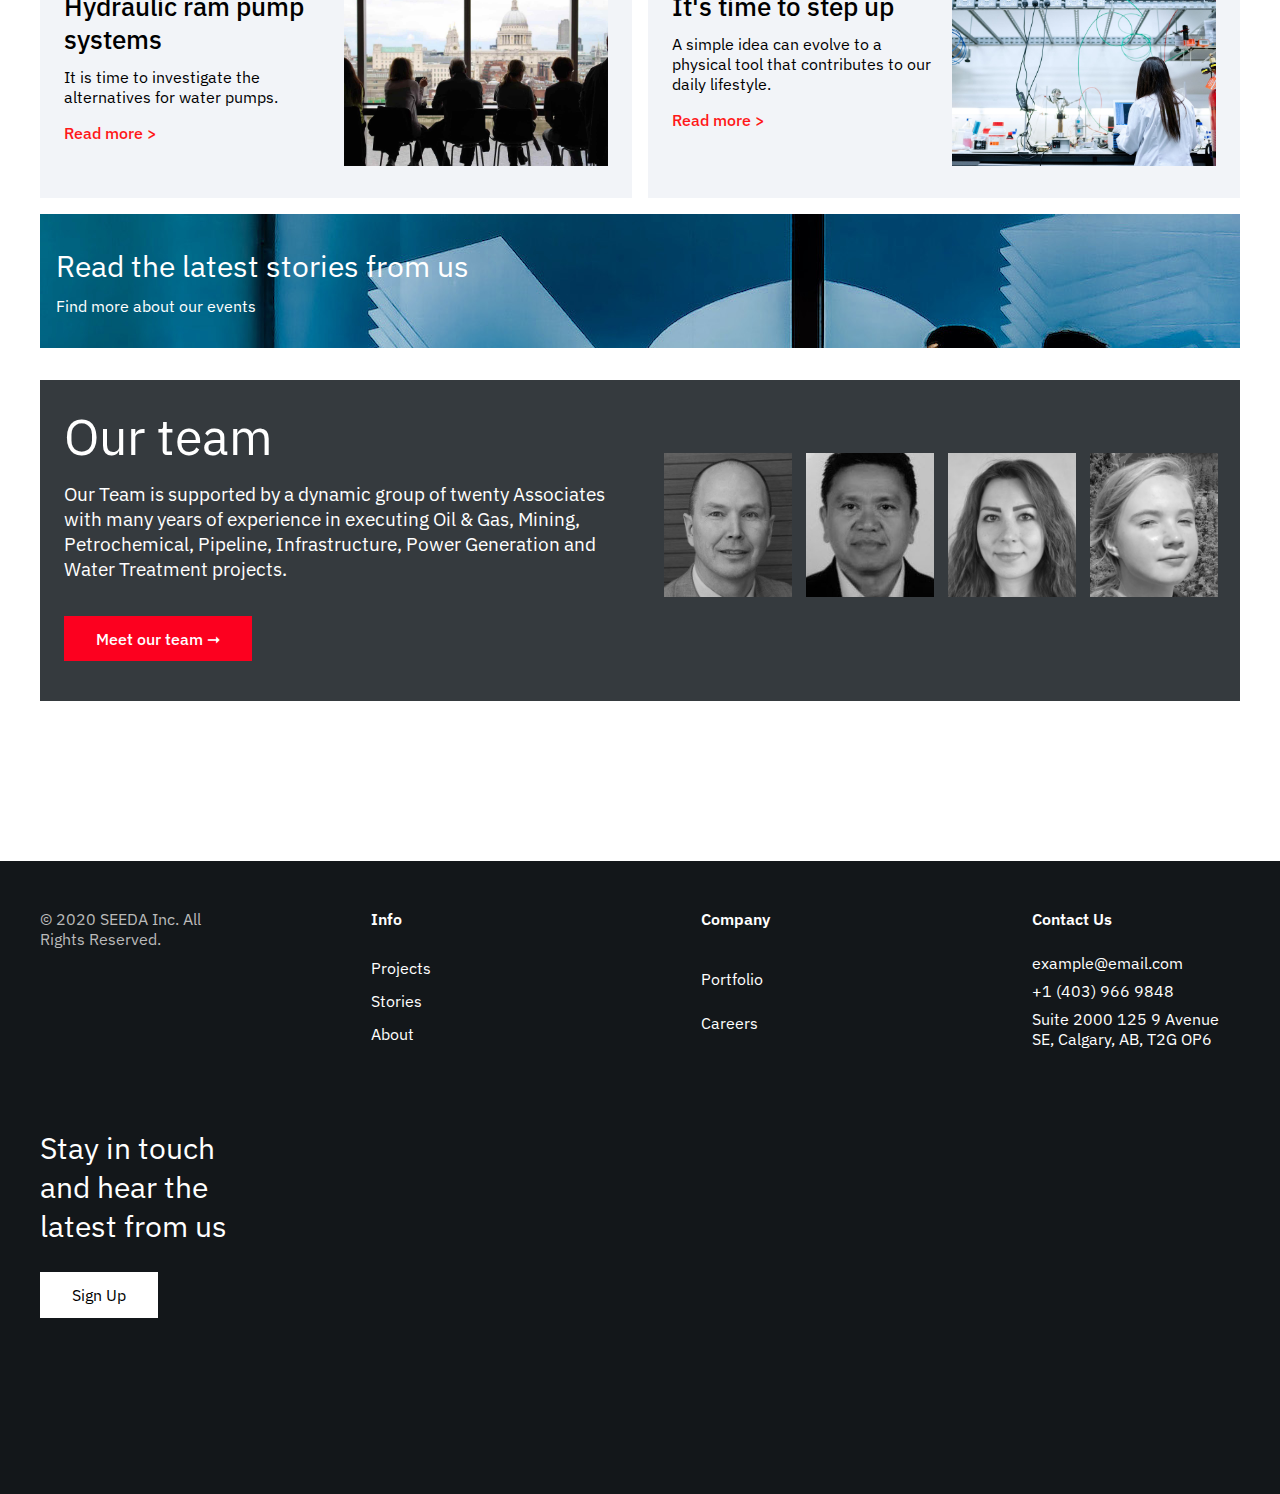
==== commit 7e2a1c92: "Added captions, fixed footer links, redesigned footer" ====
--- a/P2/index.html
+++ b/P2/index.html
@@ -40,21 +40,21 @@
                         the environmental footprint of any project.</h2>
                     <a class="button-nav" href="./pages/contact.html">Contact us &nbsp &nbsp ➞</a>
                 </div>
-                <img src="./img/perspective.jpg" alt="">
+                <img src="./img/perspective.jpg" alt="two people working together">
             </div>
         </div>
     </div>
 
 
     <div class="brands">
-        <img src="./img/p1.jpg" alt="">
-        <img src="./img/p2.jpg" alt="">
-        <img src="./img/p3.jpg" alt="">
-        <img src="./img/p4.jpg" alt="">
-        <img src="./img/p5.jpg" alt="">
-        <img src="./img/p6.jpg" alt="">
-        <img src="./img/p7.jpg" alt="">
-        <img src="./img/p8.jpg" alt="">
+        <img src="./img/p1.jpg" alt="seerem logo">
+        <img src="./img/p2.jpg" alt="new engineer logo">
+        <img src="./img/p3.jpg" alt="redi logo">
+        <img src="./img/p4.jpg" alt="improve sustainability logo">
+        <img src="./img/p5.jpg" alt="improve projects logo">
+        <img src="./img/p6.jpg" alt="sand cell structures logo">
+        <img src="./img/p7.jpg" alt="epcm logo">
+        <img src="./img/p8.jpg" alt="data lombard logo">
     </div>
 
 
@@ -135,7 +135,8 @@
                     <p>Our experienced associates participate in projects to help deliver services to clients
                     </p>
                     <div class="card">
-                        <a href="./pages/struna.html"> <img src="./img/about.jpg" alt="" class="image-large">
+                        <a href="./pages/struna.html"> <img src="./img/about.jpg"
+                                alt="people looking at laptop monitors" class="image-large">
                             <h3>STRUNA: Engineering Dashboard</h3>
                             <h4>Stress/structural Navigator or Engineering Dashboard.
                             </h4>
@@ -199,7 +200,7 @@
                         </p>
                         <a href="./pages/hydraulic-ramp.html">Read more ></a>
                     </div>
-                    <img src="./img/article-1.jpg" alt="">
+                    <img src="./img/article-1.jpg" alt="people sitting at a cafe">
                 </div>
 
                 <div class="article-card">
@@ -209,7 +210,7 @@
                         </p>
                         <a href="./pages/time-to-step-up.html">Read more ></a>
                     </div>
-                    <img src="./img/article-2.jpg" alt="">
+                    <img src="./img/article-2.jpg" alt="a person working in a lab">
                 </div>
             </div>
 
@@ -237,10 +238,10 @@
                     <a class="button-nav" href="./pages/about.html">Meet our team ➞</a>
                 </div>
                 <div class="members">
-                    <img src="./img/max.jpg" alt="">
-                    <img src="./img/dioni.jpg" alt="">
-                    <img src="./img/dima.jpg" alt="">
-                    <img src="./img/masha.jpg" alt="">
+                    <img src="./img/max.jpg" alt="portrait of max">
+                    <img src="./img/dioni.jpg" alt="portrait of dioni">
+                    <img src="./img/dima.jpg" alt="portrait of dima">
+                    <img src="./img/masha.jpg" alt="portrait of masha">
                     <div>
                     </div>
                 </div>
@@ -251,21 +252,6 @@
 
 
 
-
-
-
-
-    <div class="footer-contact">
-        <div class="wrap-content contact-wrapper">
-            <div class="contact-text">Stay in touch and hear the latest from us</div>
-            <div>
-                <form class="contact-form">
-                    <input type="email" id="contact-email" name="email" placeholder="Enter your email">
-                    <input type="submit" value="Subscribe" id="contact-submit">
-                </form>
-            </div>
-        </div>
-    </div>
 
     <footer>
         <div class="wrap-footer">
@@ -283,7 +269,6 @@
                 <p>Company</p>
                 <a href="./pages/portfolio.html">Portfolio</a>
                 <a href="./pages/contact.html">Careers</a>
-                <a href="#">Privacy</a>
             </div>
 
             <div class="footer-list">
@@ -292,6 +277,10 @@
                 <a href="tel:+14039669848">+1 (403) 966 9848</a>
                 <a href="#">Suite 2000 125 9 Avenue SE, Calgary, AB, T2G OP6</a>
             </div>
+            <div class="contact-list">
+                <h3>Stay in touch and hear the latest from us</h3>
+                <a href="./pages/contact.html" class="button-nav">Sign Up</a>
+            </div>
         </div>
     </footer>
 
--- a/P2/css/main.css
+++ b/P2/css/main.css
@@ -950,7 +950,7 @@
 footer {
     background-color: #13171A;
     color: white;
-    padding: 3rem 1rem 15rem 1rem;
+    padding: 3rem 1rem 10rem 1rem;
 }
 
 footer p {
@@ -969,52 +969,6 @@
     color: white;
 }
 
-footer img {
-    width: 8rem;
-}
-
-.footer-contact {
-    background-color: #9E9EAC;
-    color: white;
-}
-
-.contact-wrapper {
-    display: grid;
-    grid-template-columns: repeat(auto-fit, minmax(15rem, 1fr));
-    padding-right: 1rem;
-    padding-left: 1rem;
-    align-items: center;
-    justify-content: space-between;
-    column-gap: 1rem;
-}
-
-.contact-form {
-    display: grid;
-    grid-template-columns: repeat(auto-fit, minmax(10rem, 1fr));
-    grid-template-rows: 3.3rem;
-    padding: 0.7rem 0rem 0.7rem 0rem;
-    justify-content: end;
-}
-
-#contact-email {
-    background-color: #D0D0DF;
-    outline: none;
-}
-
-#contact-submit {
-    background-color: white;
-    color: black;
-}
-
-#contact-submit:hover {
-    background-color: black;
-    color: white;
-}
-
-.contact-text {
-    padding: 1rem 0rem 1rem 0rem;
-    font-size: 1.3rem;
-}
 
 .wrap-footer {
     max-width: 75rem;
@@ -1033,6 +987,17 @@
     row-gap: 0.5rem;
 }
 
+
+.contact-list .button-nav {
+    background-color: white;
+    color: black;
+}
+
+.contact-list .button-nav:hover {
+    background-color: #bbb;
+}
+
+
 .copyright {
     color: #bbb;
 }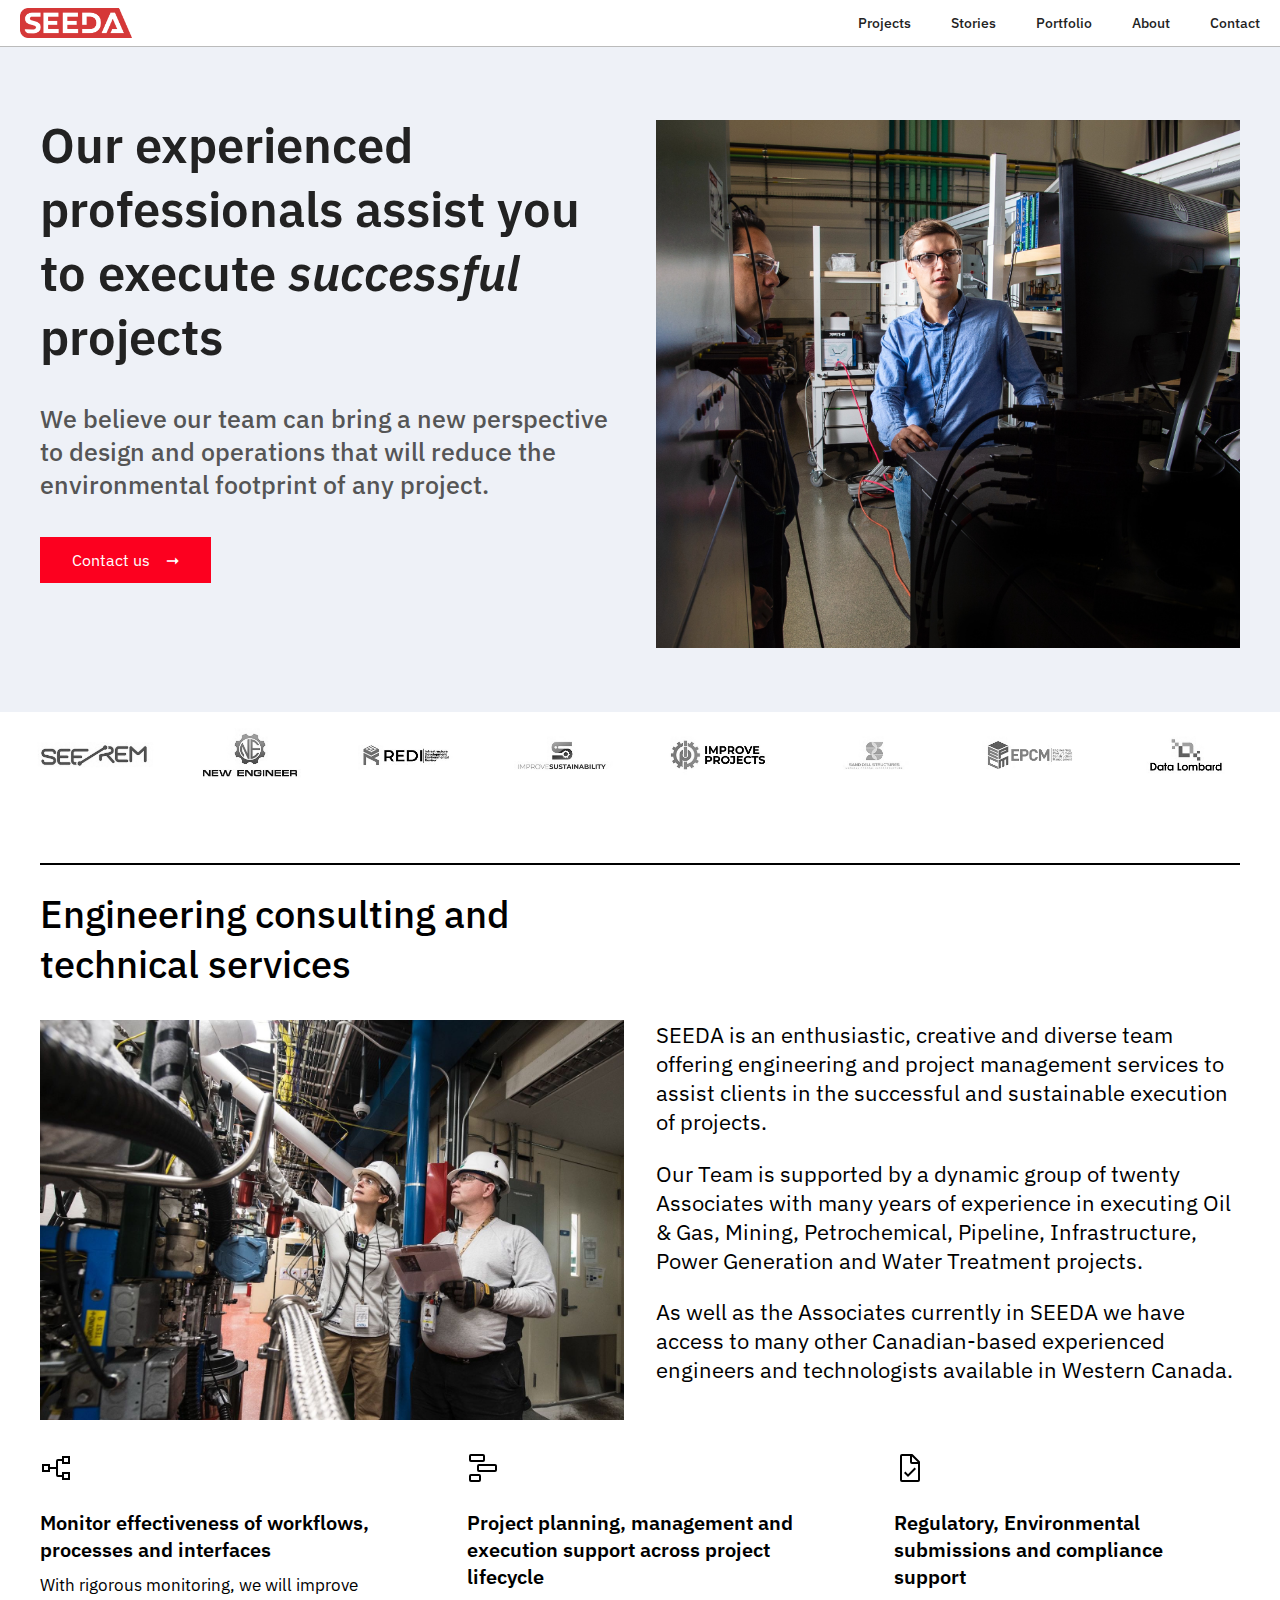
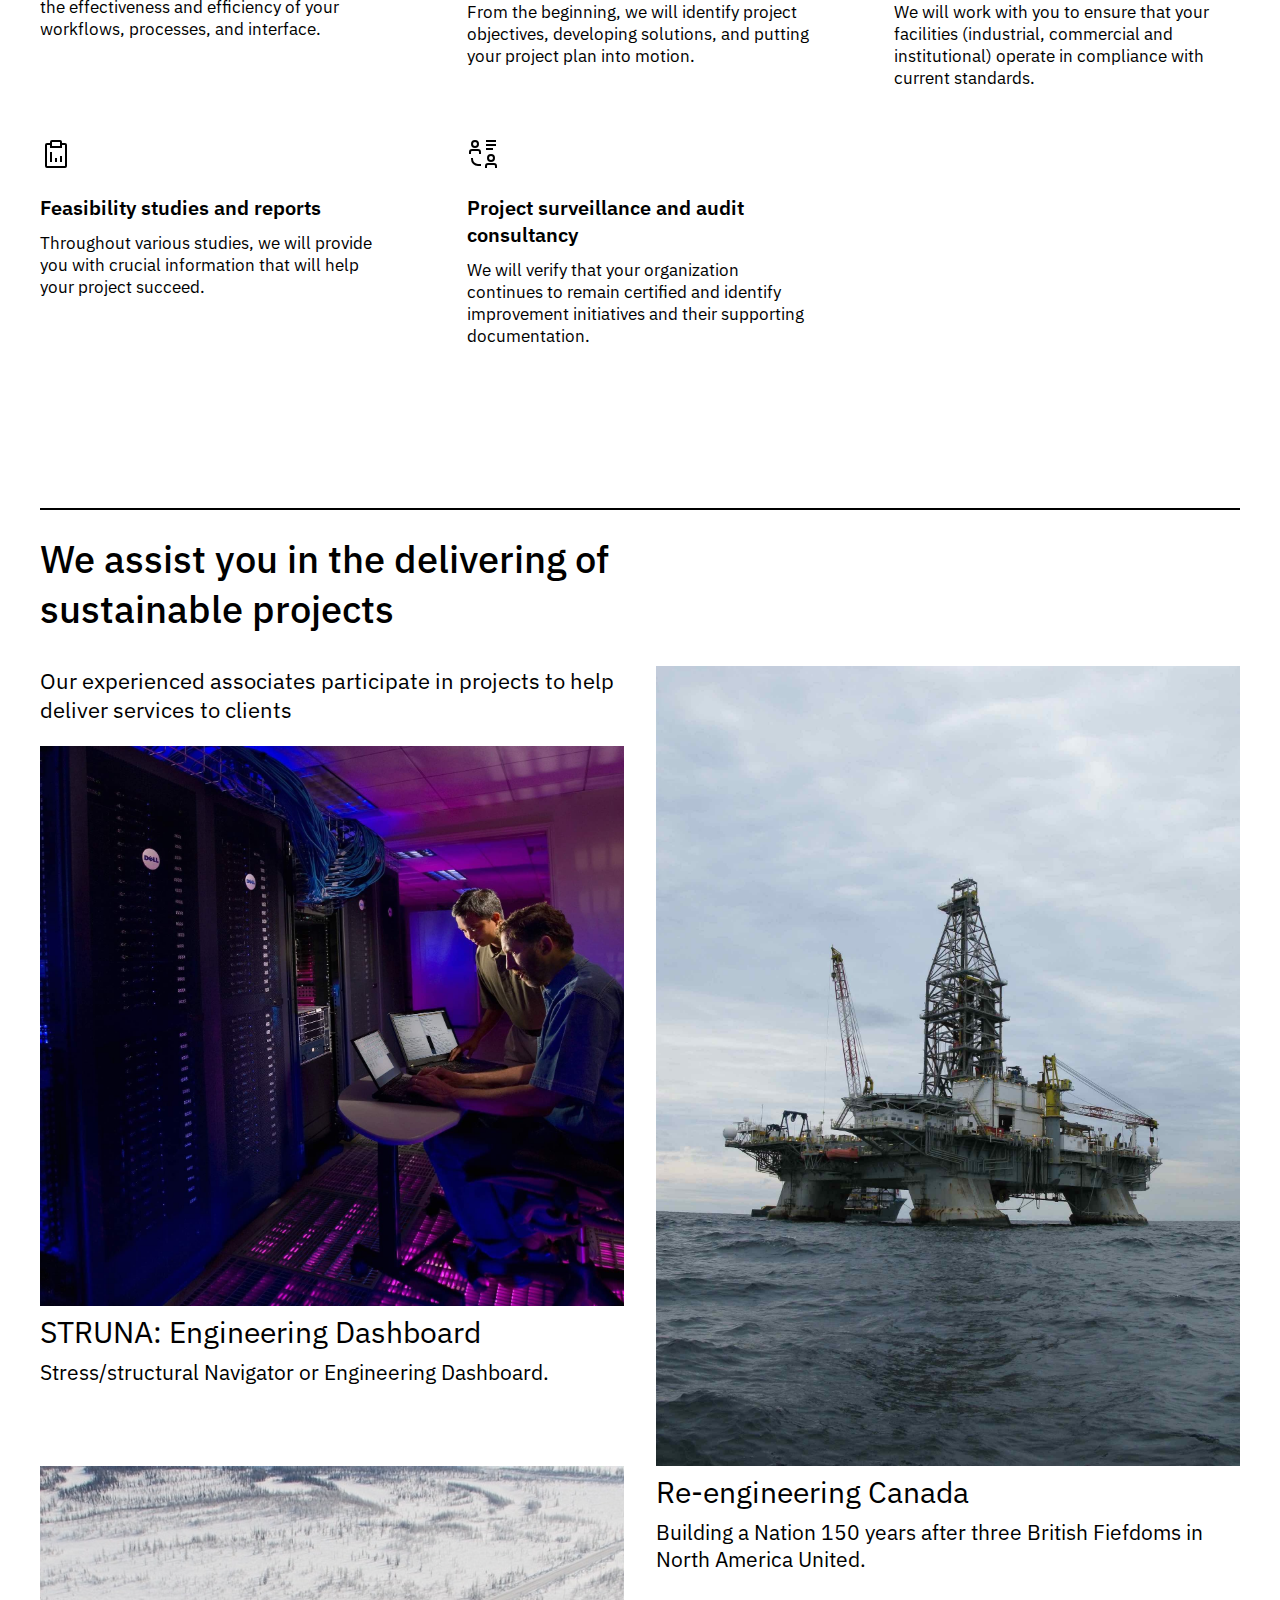
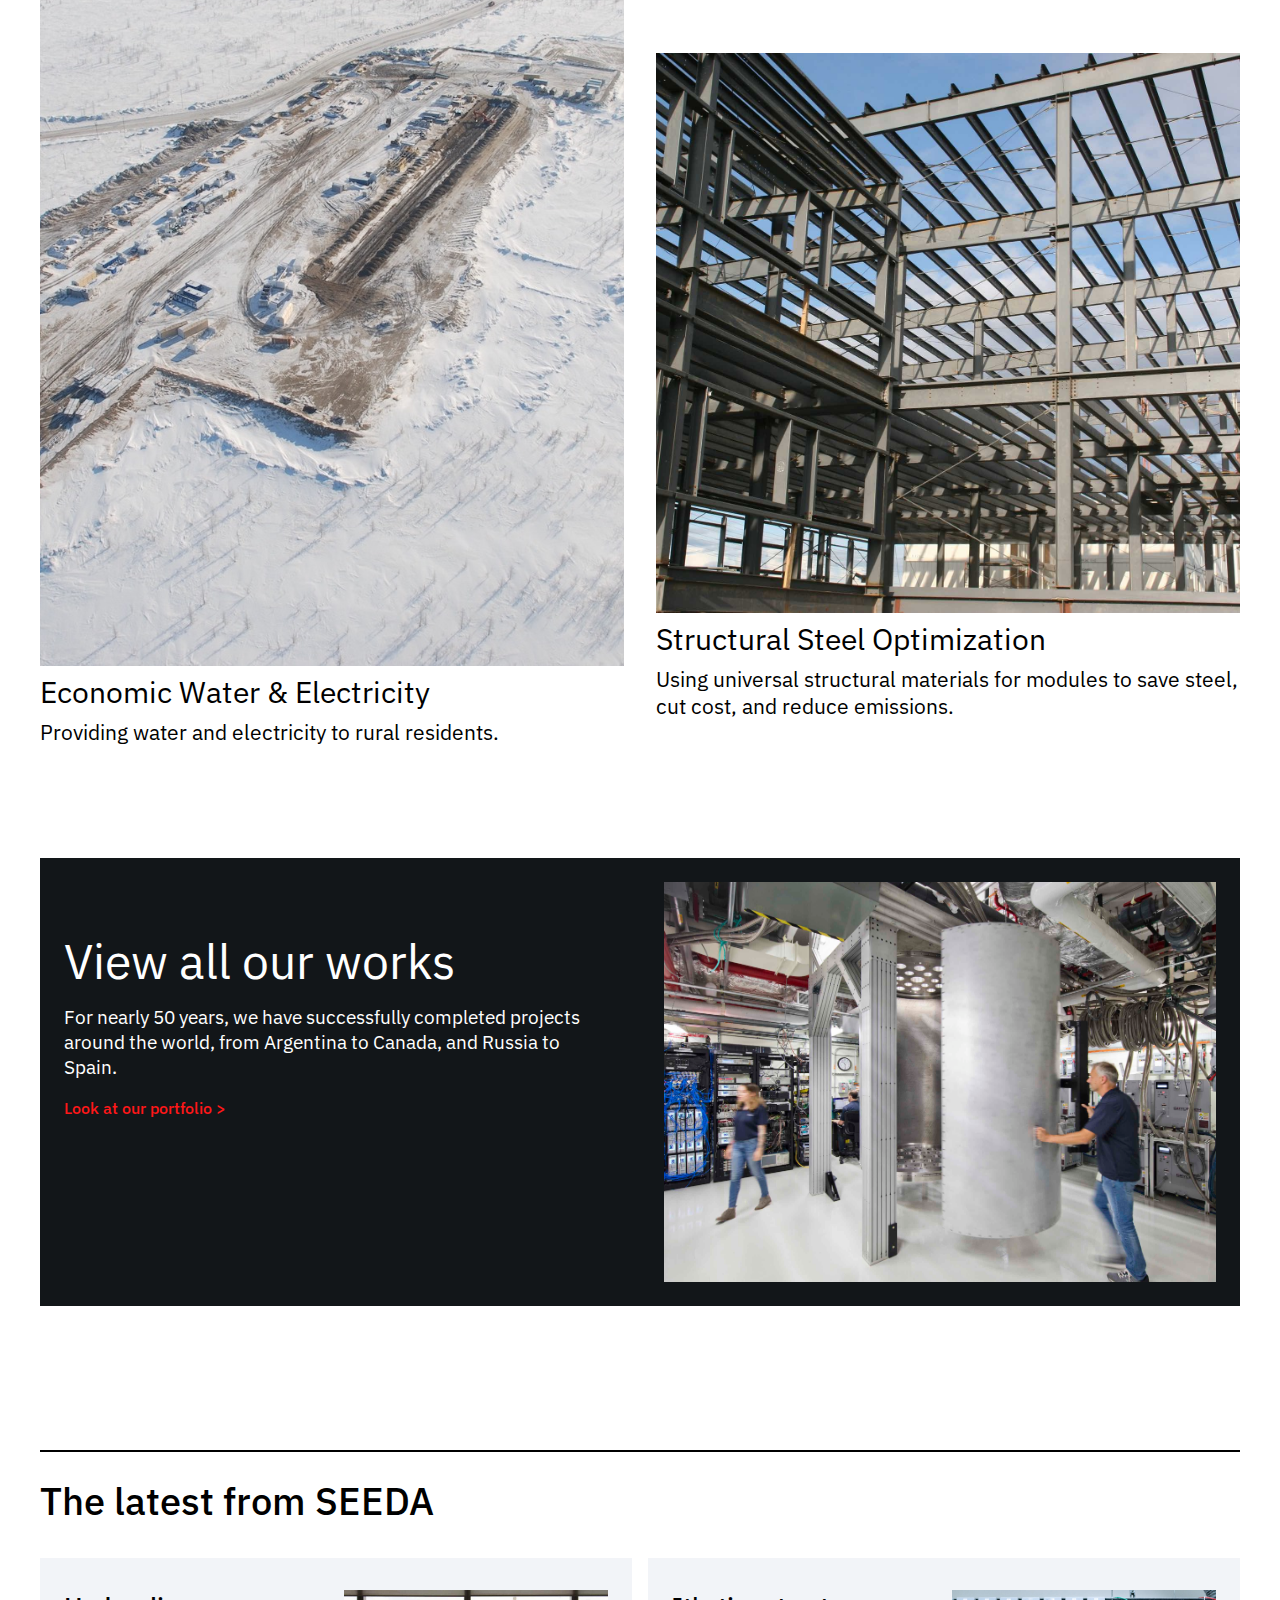
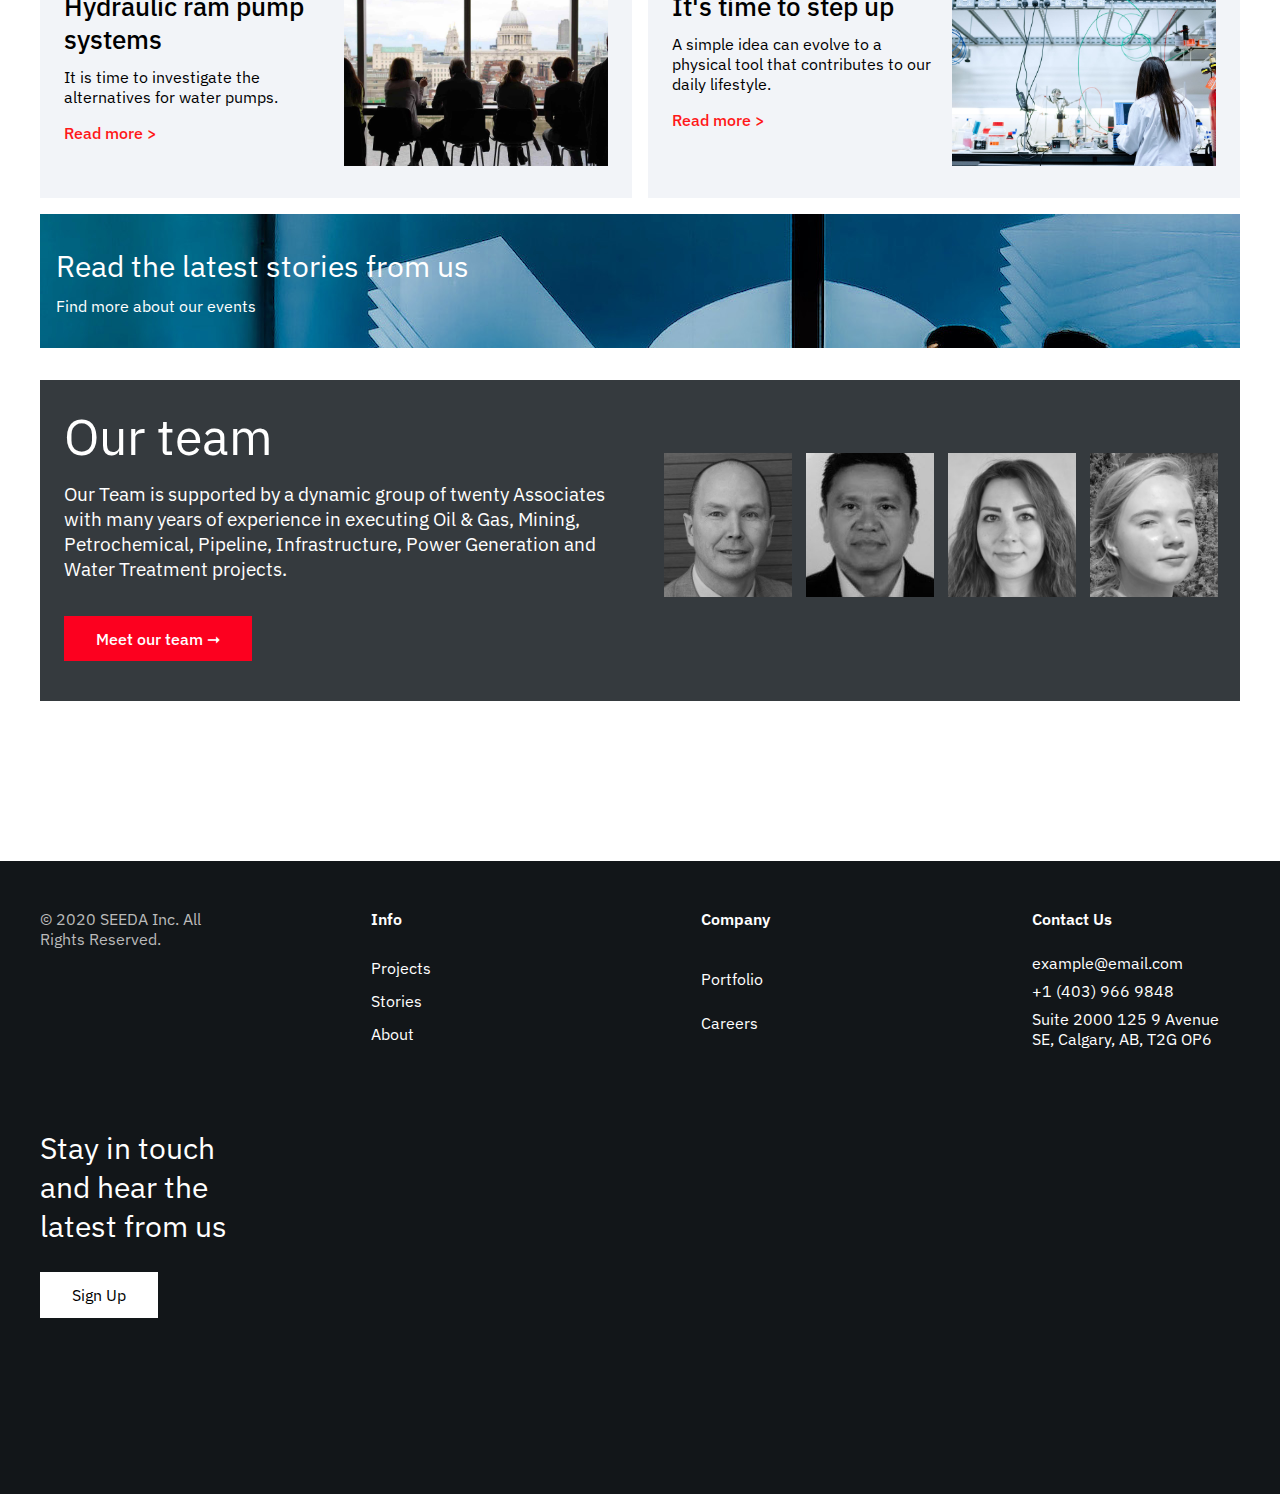
==== commit ecc5fc26: "Fixed semantic errors" ====
--- a/P2/index.html
+++ b/P2/index.html
@@ -38,7 +38,7 @@
                         will
                         reduce
                         the environmental footprint of any project.</h2>
-                    <a class="button-nav" href="./pages/contact.html">Contact us &nbsp &nbsp ➞</a>
+                    <a class="button-nav" href="./pages/contact.html">Contact us &nbsp;&nbsp; ➞</a>
                 </div>
                 <img src="./img/perspective.jpg" alt="two people working together">
             </div>
@@ -87,14 +87,14 @@
 
                 <div class="services-list">
                     <div class="service">
-                        <img src="./icons/monitor effectiveness.svg" alt="monitor icon">
+                        <img src="./icons/monitor-effectiveness.svg" alt="monitor icon">
                         <h3>Monitor effectiveness of workflows, processes and interfaces </h3>
                         <p>With rigorous monitoring, we will improve the effectiveness and efficiency of your workflows,
                             processes, and interface.</p>
                     </div>
 
                     <div class="service">
-                        <img src="./icons/project planning.svg" alt="planning icon">
+                        <img src="./icons/project-planning.svg" alt="planning icon">
                         <h3>Project planning, management and execution support across project lifecycle</h3>
                         <p>From the beginning, we will identify project objectives, developing solutions, and putting
                             your project plan into motion.</p>
@@ -115,7 +115,7 @@
                     </div>
 
                     <div class="service">
-                        <img src="./icons/project surveillance.svg" alt="project audit icon">
+                        <img src="./icons/project-surveillance.svg" alt="project audit icon">
                         <h3>Project surveillance and audit consultancy</h3>
                         <p>We will verify that your organization continues to remain certified and identify improvement
                             initiatives and their supporting
--- a/P2/css/main.css
+++ b/P2/css/main.css
@@ -76,29 +76,33 @@
 
 .project-card {
     margin-bottom: 4rem;
+    background-color: #F2F4F8;
+    padding: 1rem;
+}
+
+.project-card:hover {
+    background-color: #DDE1E5;
 }
 
 .project-card a {
     display: grid;
     grid-template-columns: repeat(auto-fill, minmax(49%, 1fr)); 
     column-gap: 1rem;
+    color: black;
 }
 
 .project-card img {
     object-fit: cover;
-    height: 25rem;
-    width: 100%;
-}
-
-.project-card a {
-    color: black;    
-}
+    height: 22rem;
+    width: 100%;
+}
+
 
 .project-card h3 {
     font-size: 2.6rem;
     font-weight: 400;    
     margin-block-start: 0;
-    max-width: 20rem;
+    max-width: 25rem;
 }
 
 .project-card p {
@@ -772,8 +776,6 @@
 }
 
 .card img:hover {
-    -webkit-box-shadow: 0px 0px 50px -3px rgb(190, 190, 190);
-    box-shadow: 0px 0px 50px -3px rgb(190, 190, 190);
     transition: 0.2s ease-in;
 }
 
@@ -798,7 +800,7 @@
 }
 
 .card:hover {
-    transform: scale(1.02);
+    transform: scale(1.04);
     transition: 0.2s ease-in;
 }
 
@@ -948,7 +950,7 @@
 }
 
 footer {
-    background-color: #13171A;
+    background-color: #121619;
     color: white;
     padding: 3rem 1rem 10rem 1rem;
 }
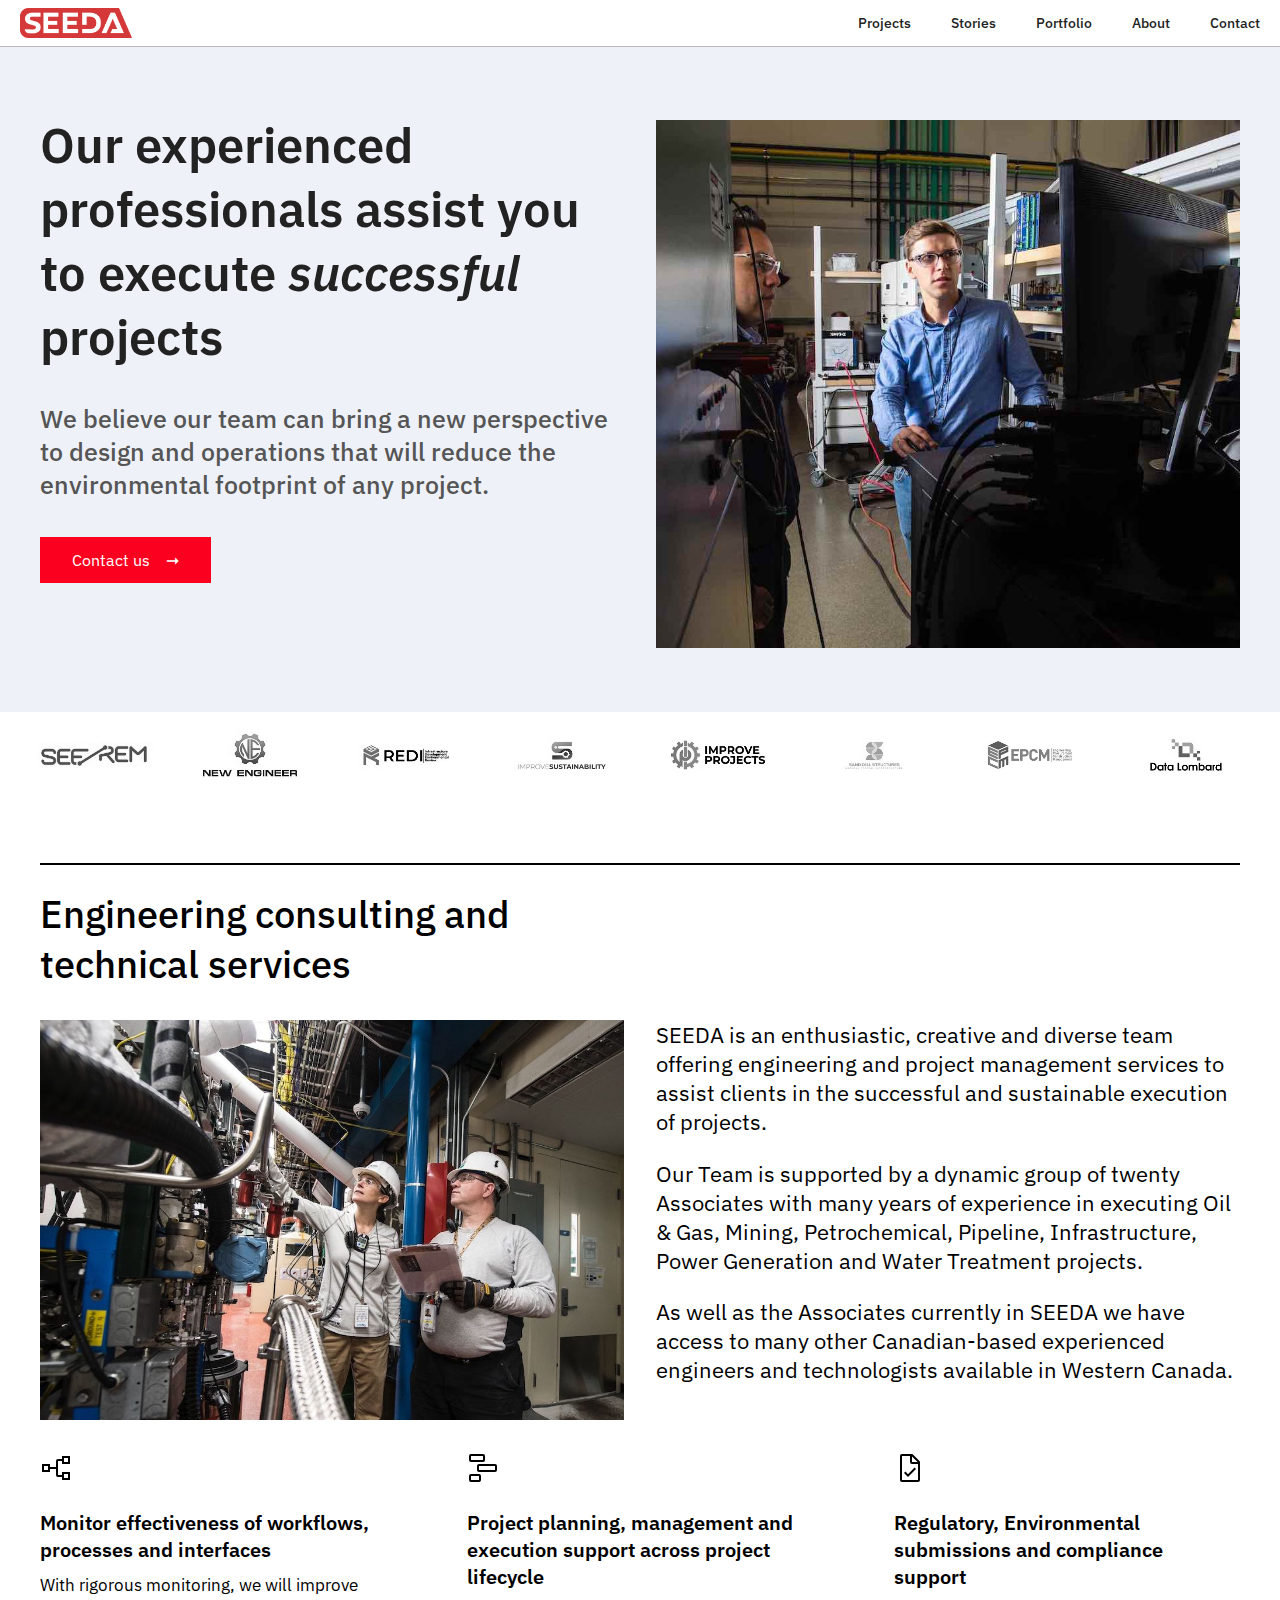
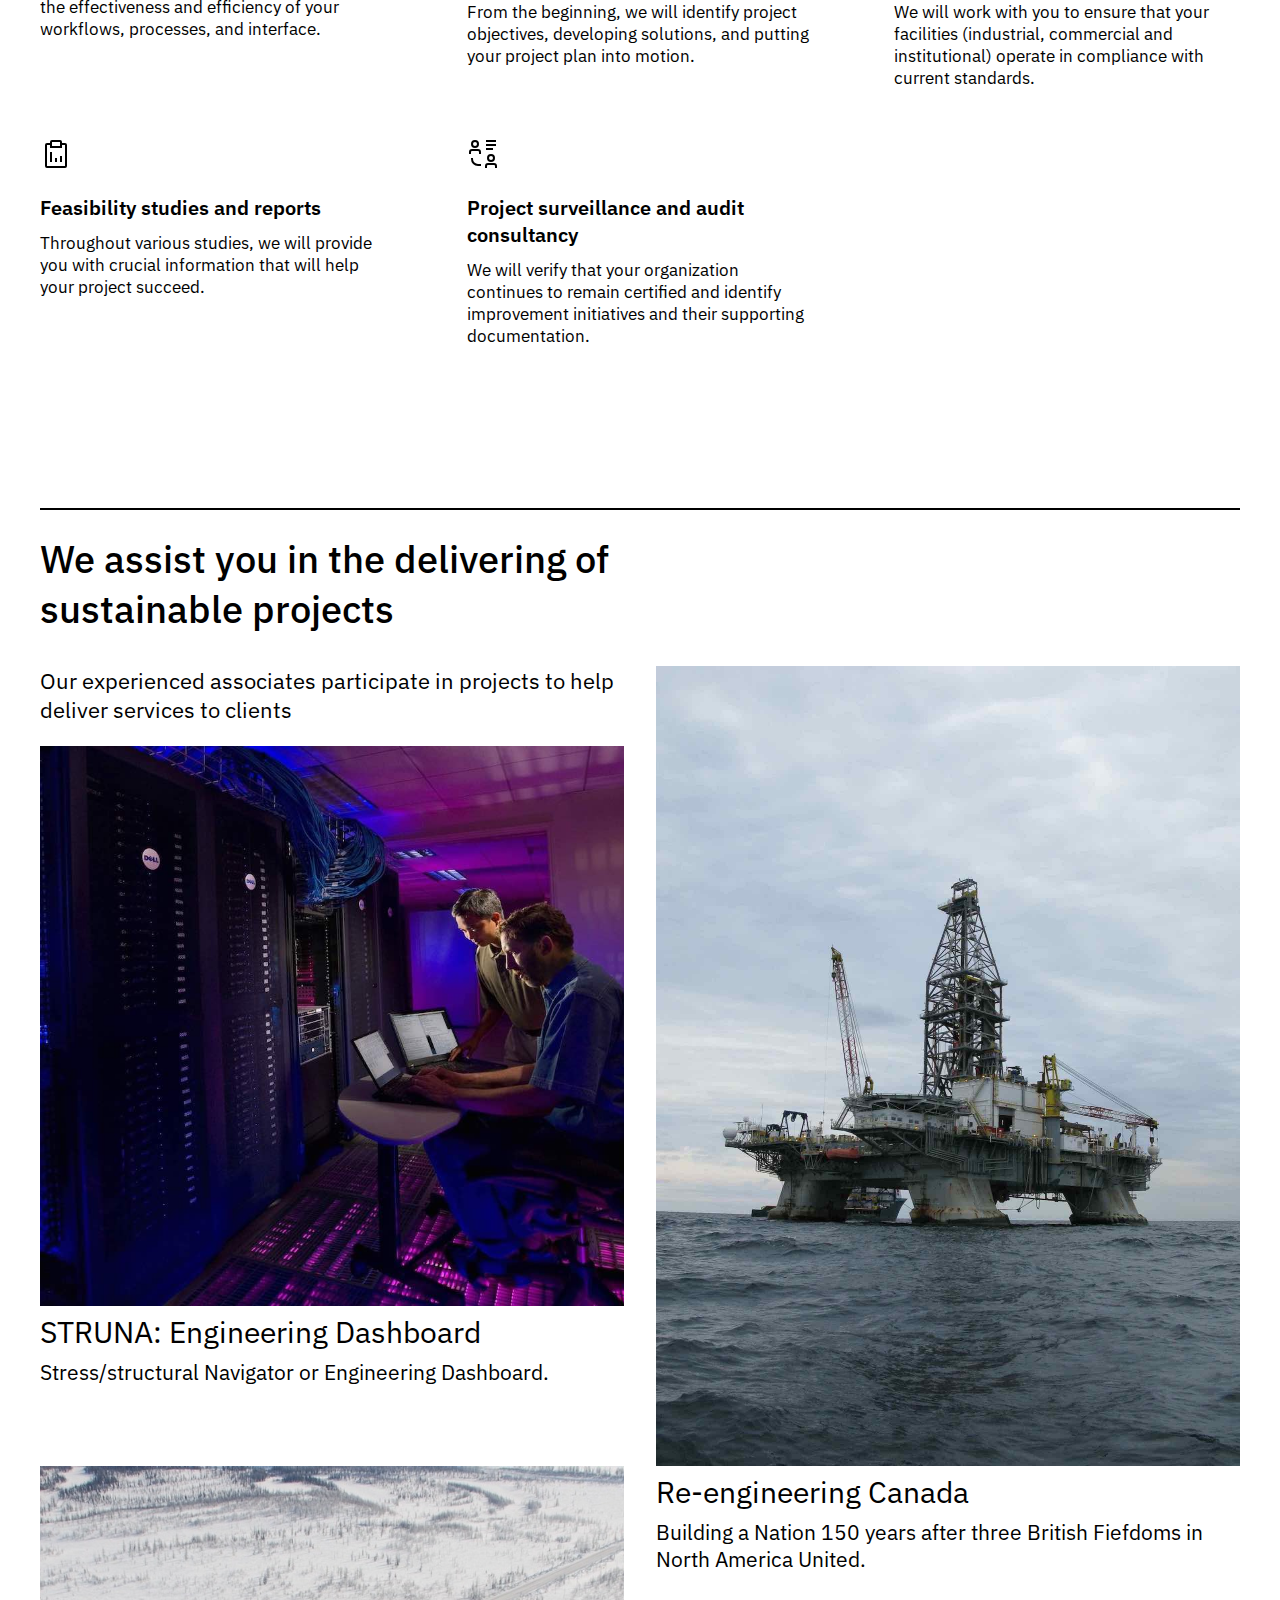
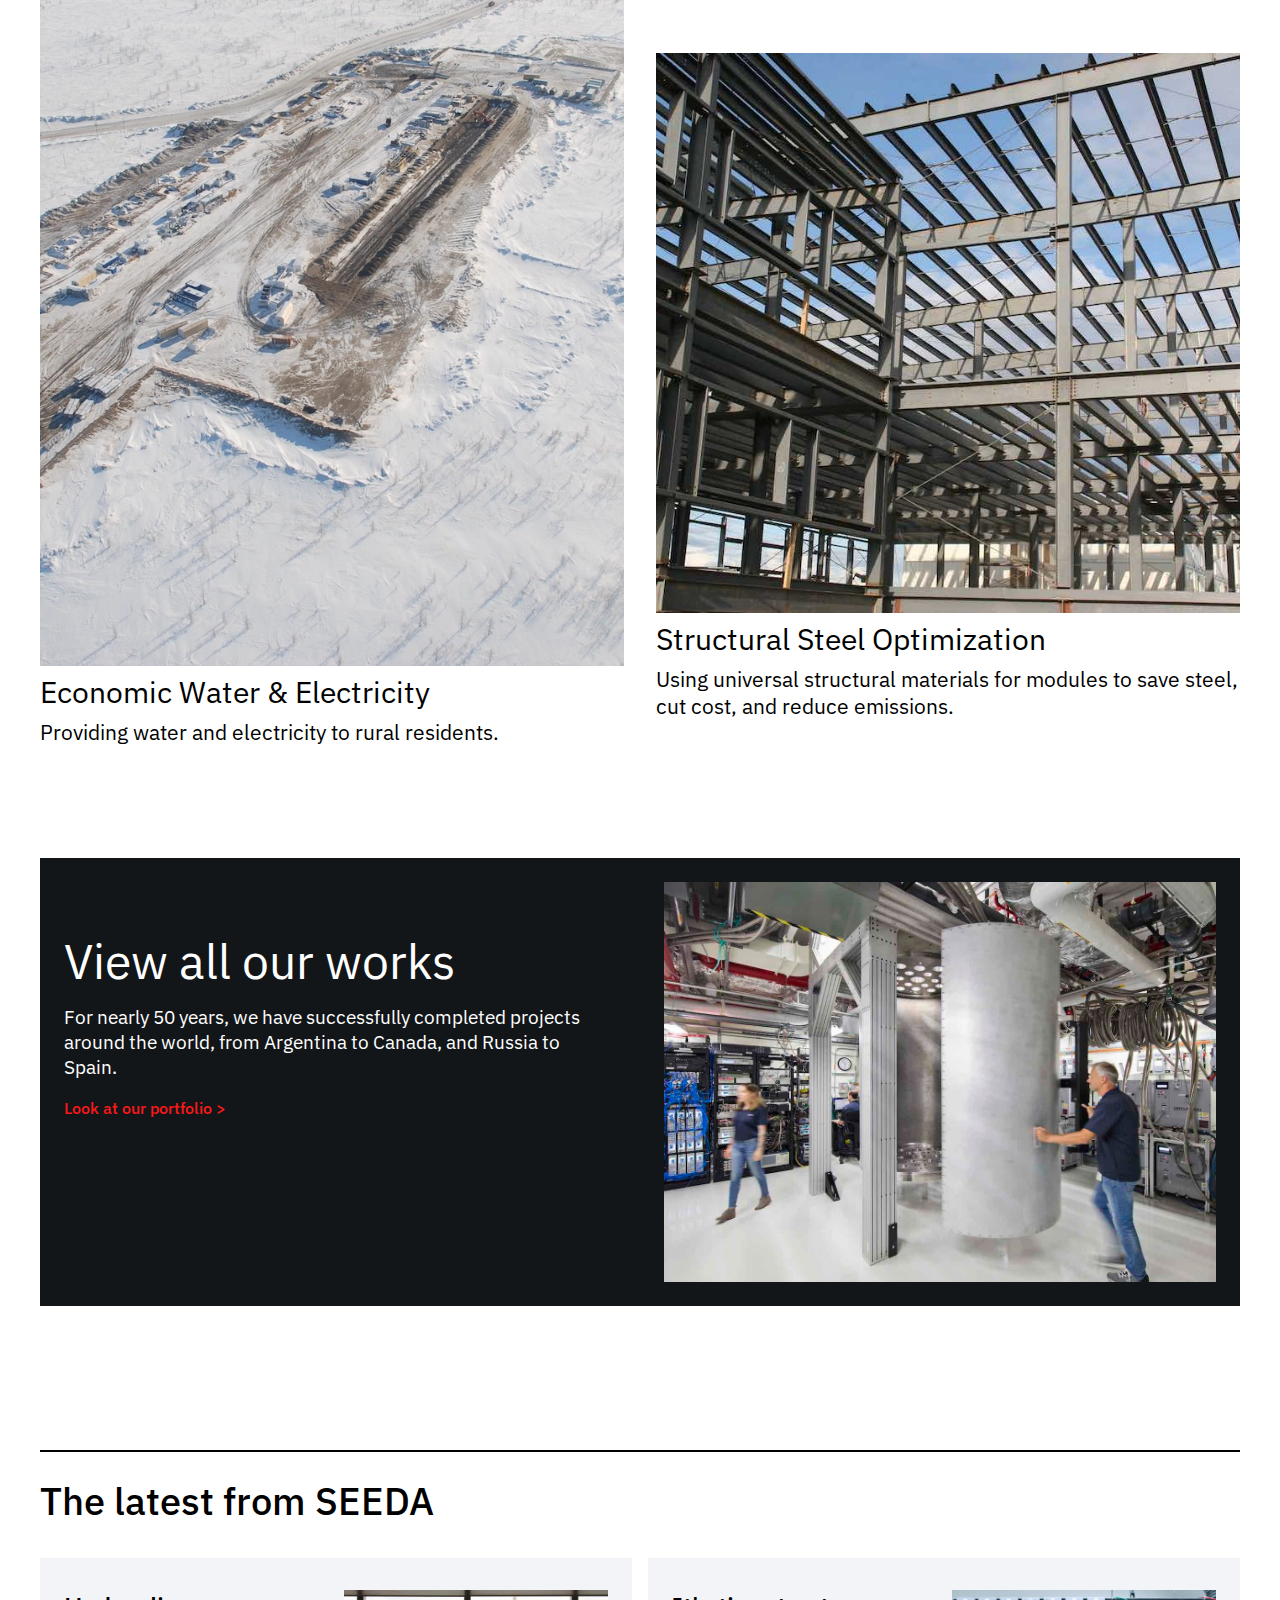
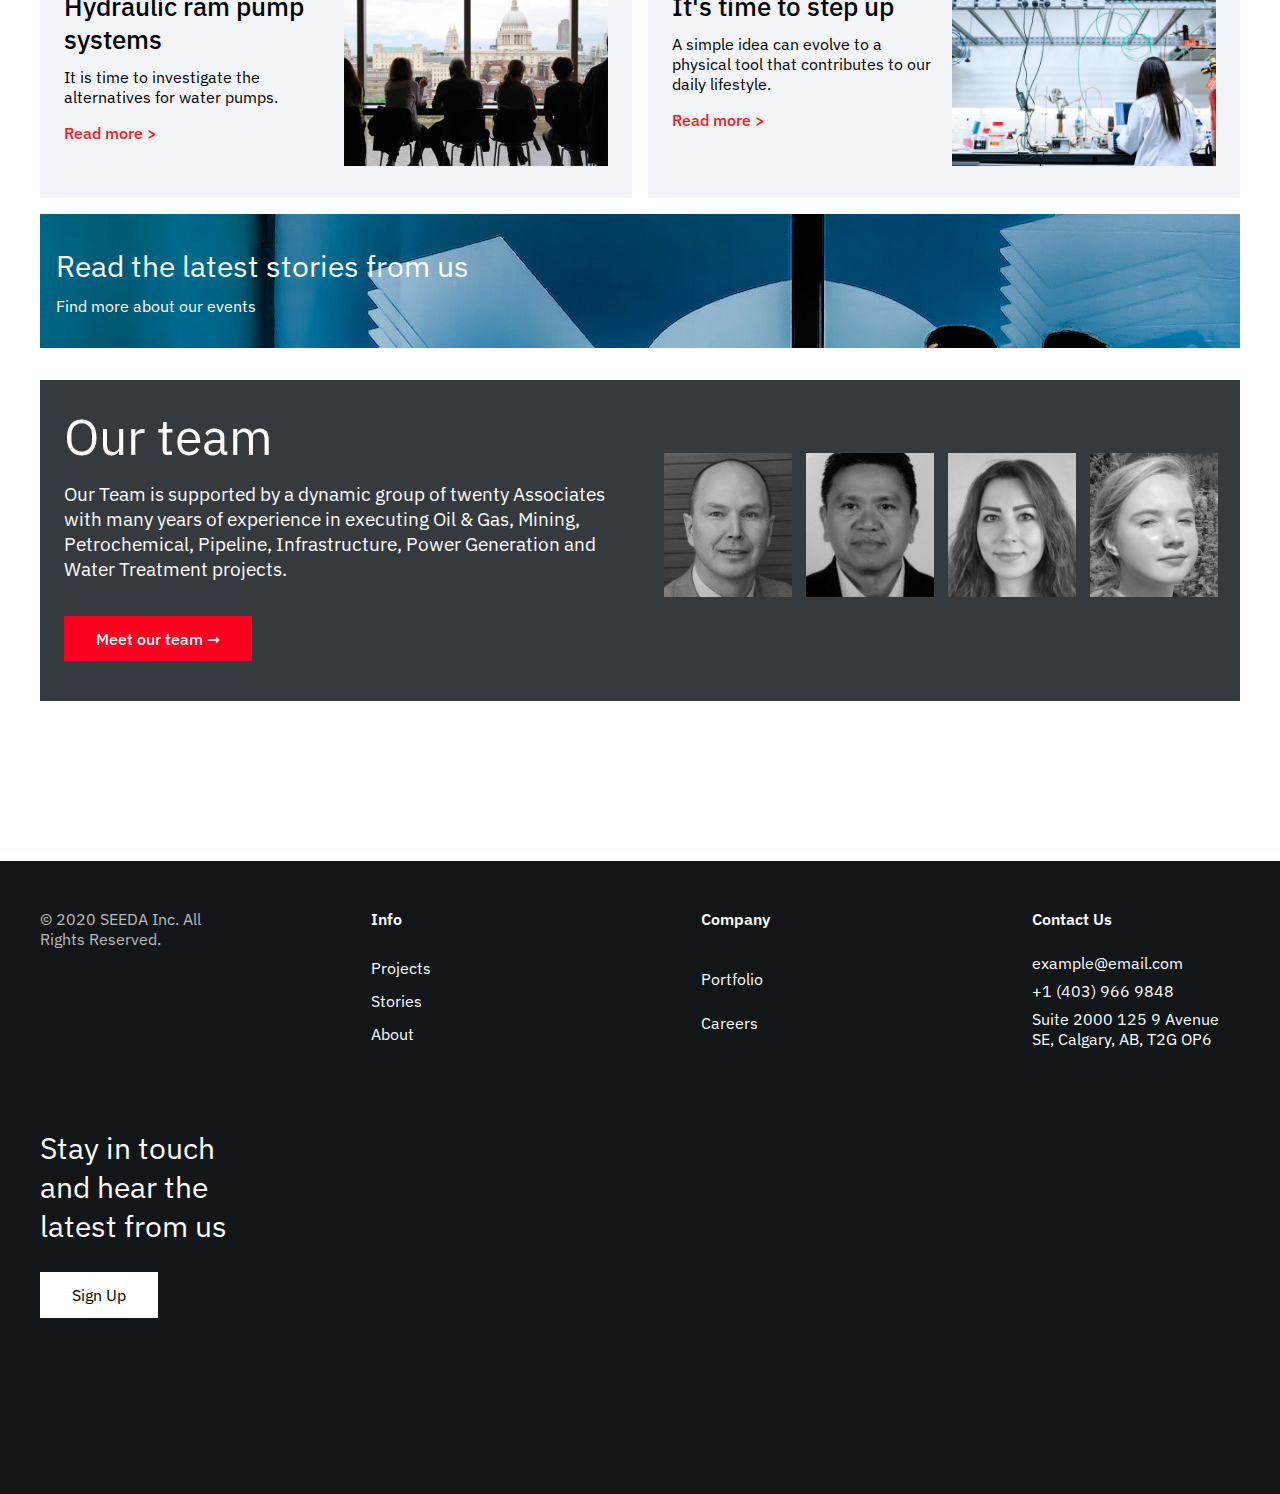
==== commit 4071c865: "Fixed favicon url" ====
--- a/P2/index.html
+++ b/P2/index.html
@@ -4,7 +4,7 @@
 <head>
     <meta charset="UTF-8">
     <meta name="viewport" content="width=device-width, initial-scale=1.0">
-    <link rel="shortcut icon" href="/img/favicon.ico" type="image/x-icon">
+    <link rel="shortcut icon" href="../img/favicon.ico" type="image/x-icon">
     <link rel="stylesheet" type="text/css" href="./css/main.css">
 
     <title>SEEDA</title>
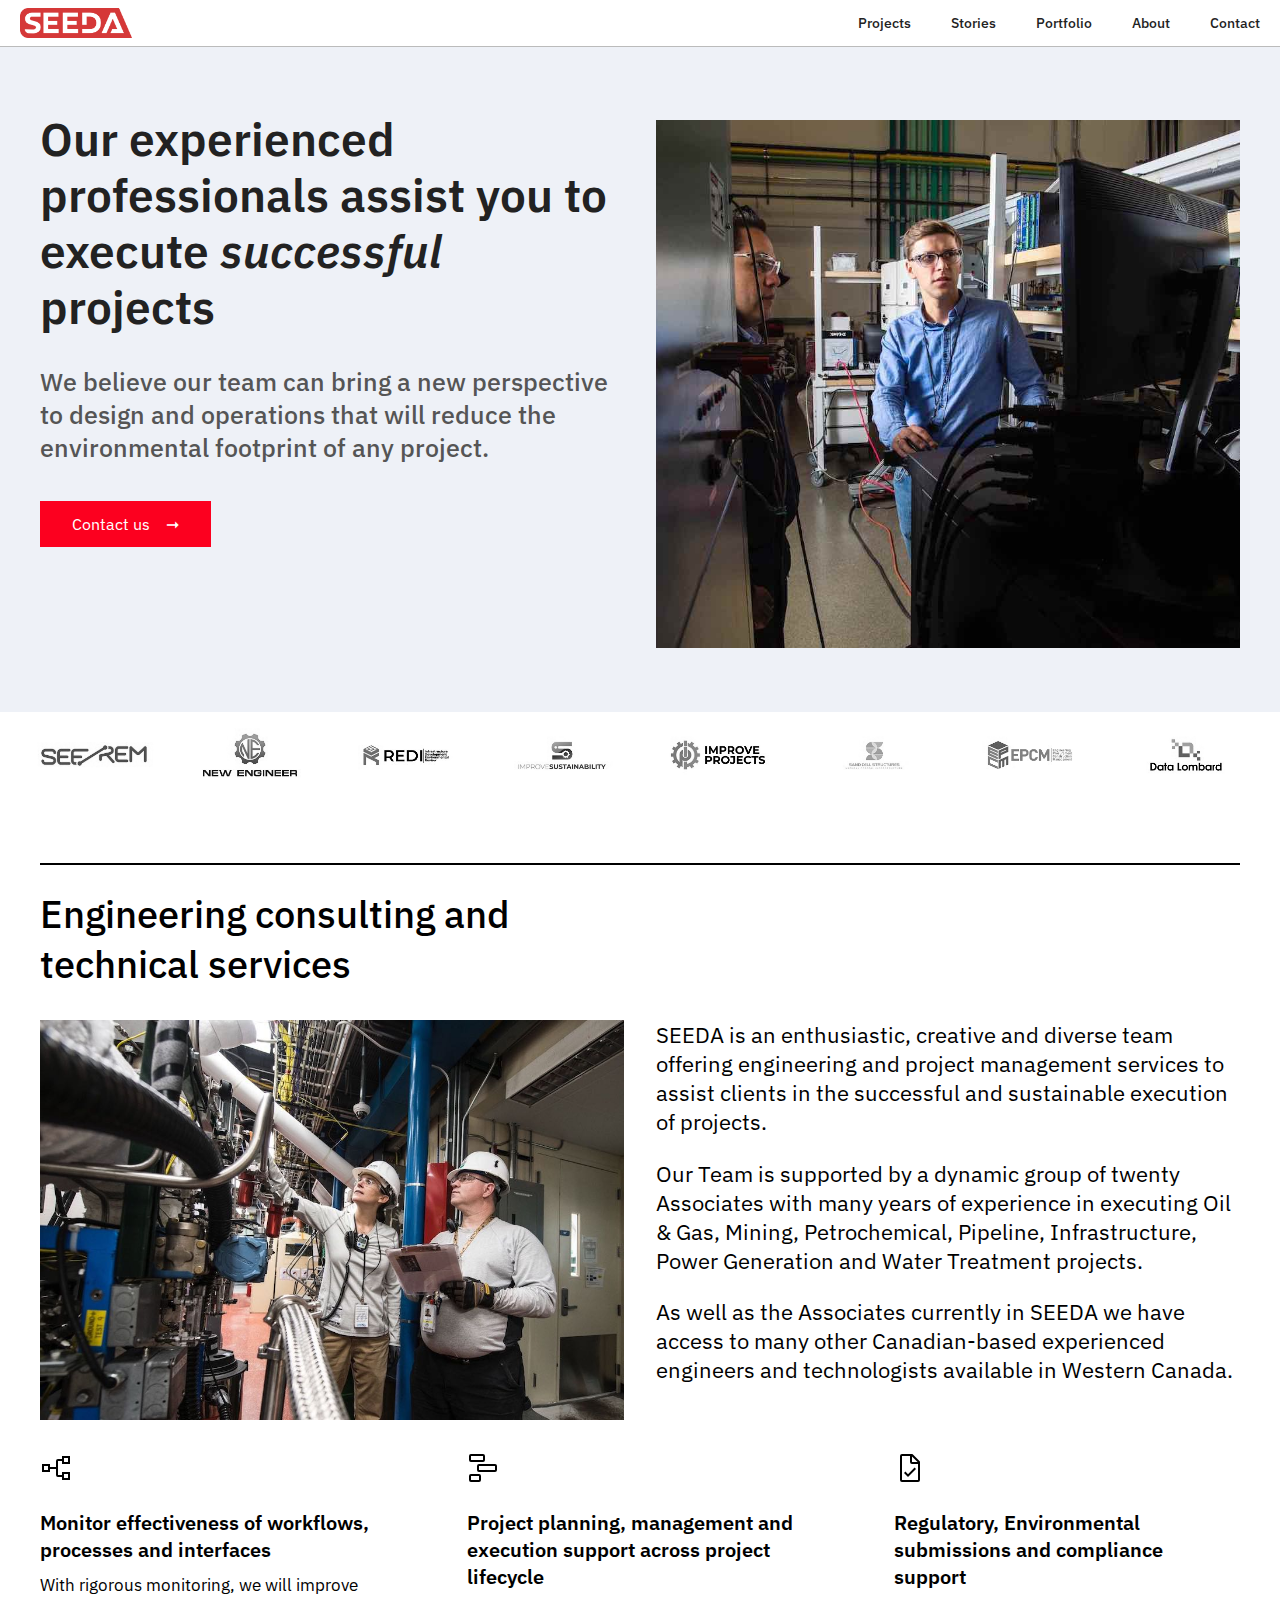
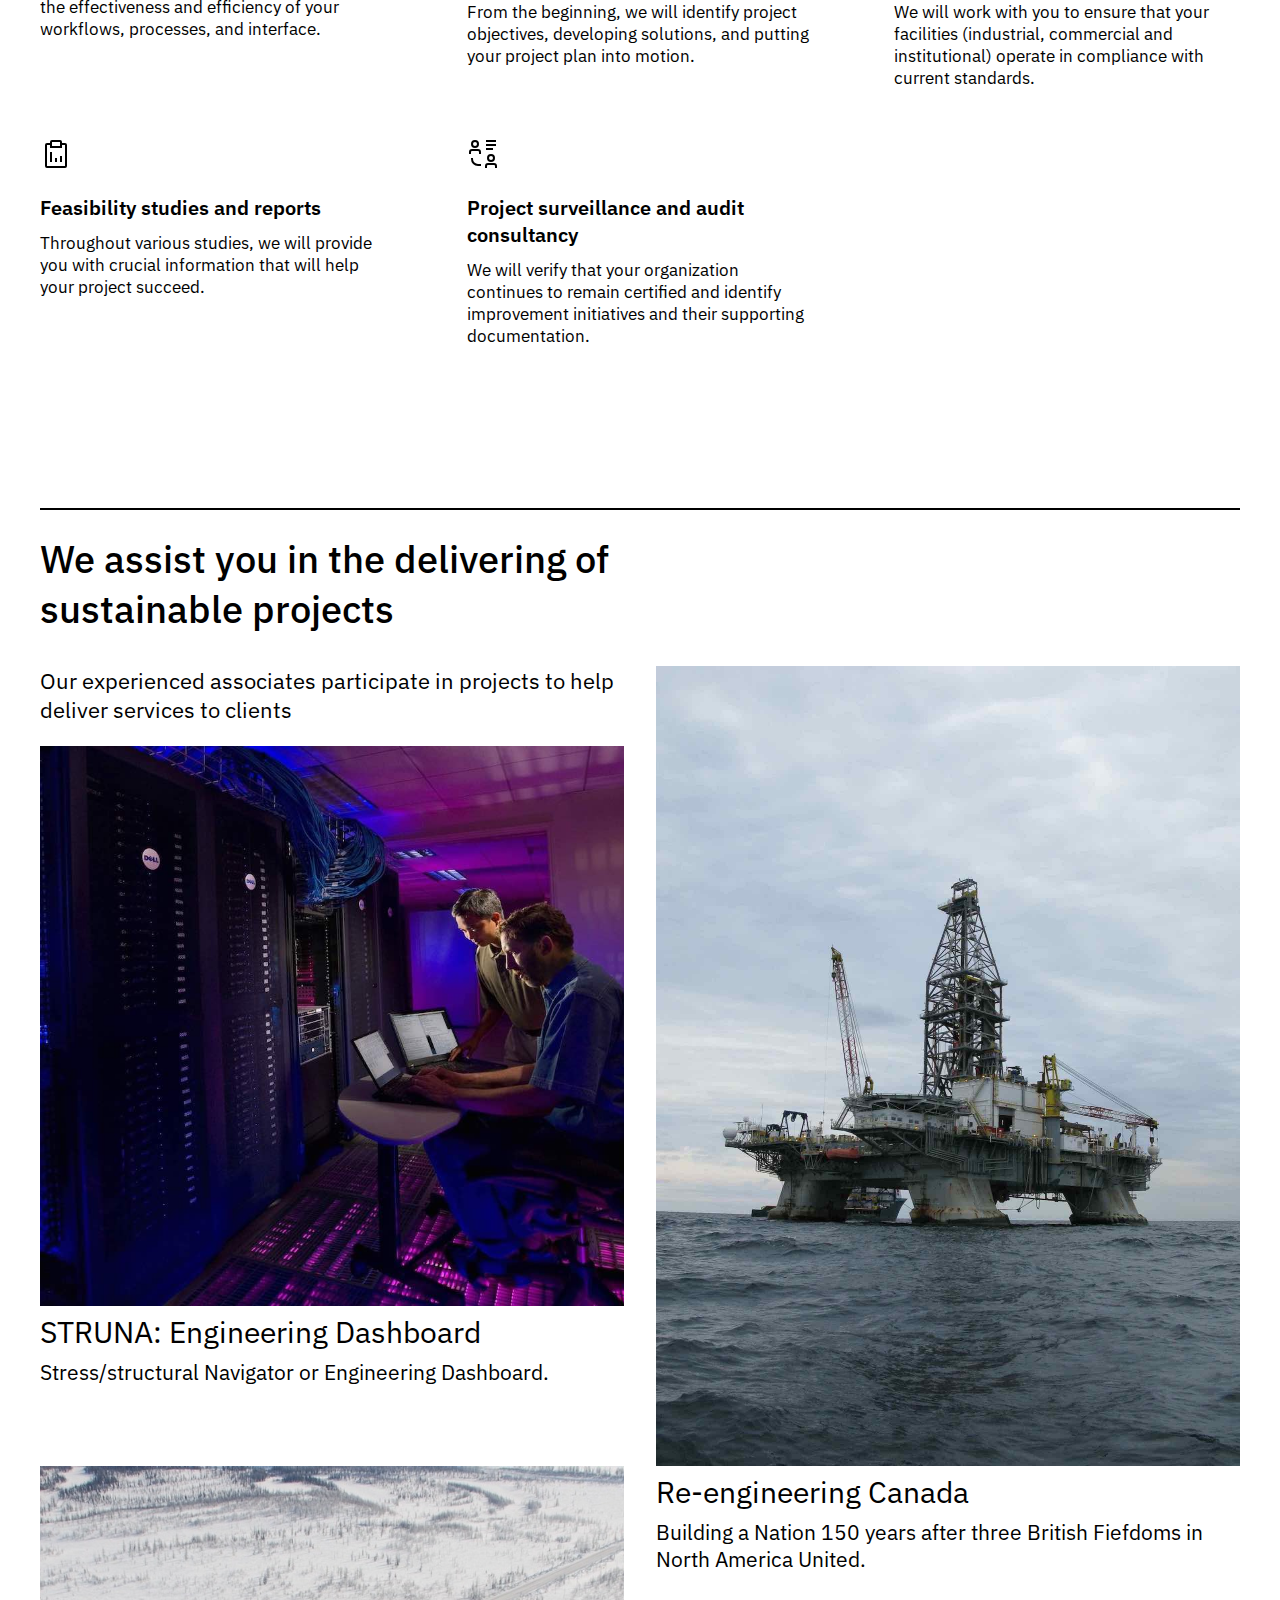
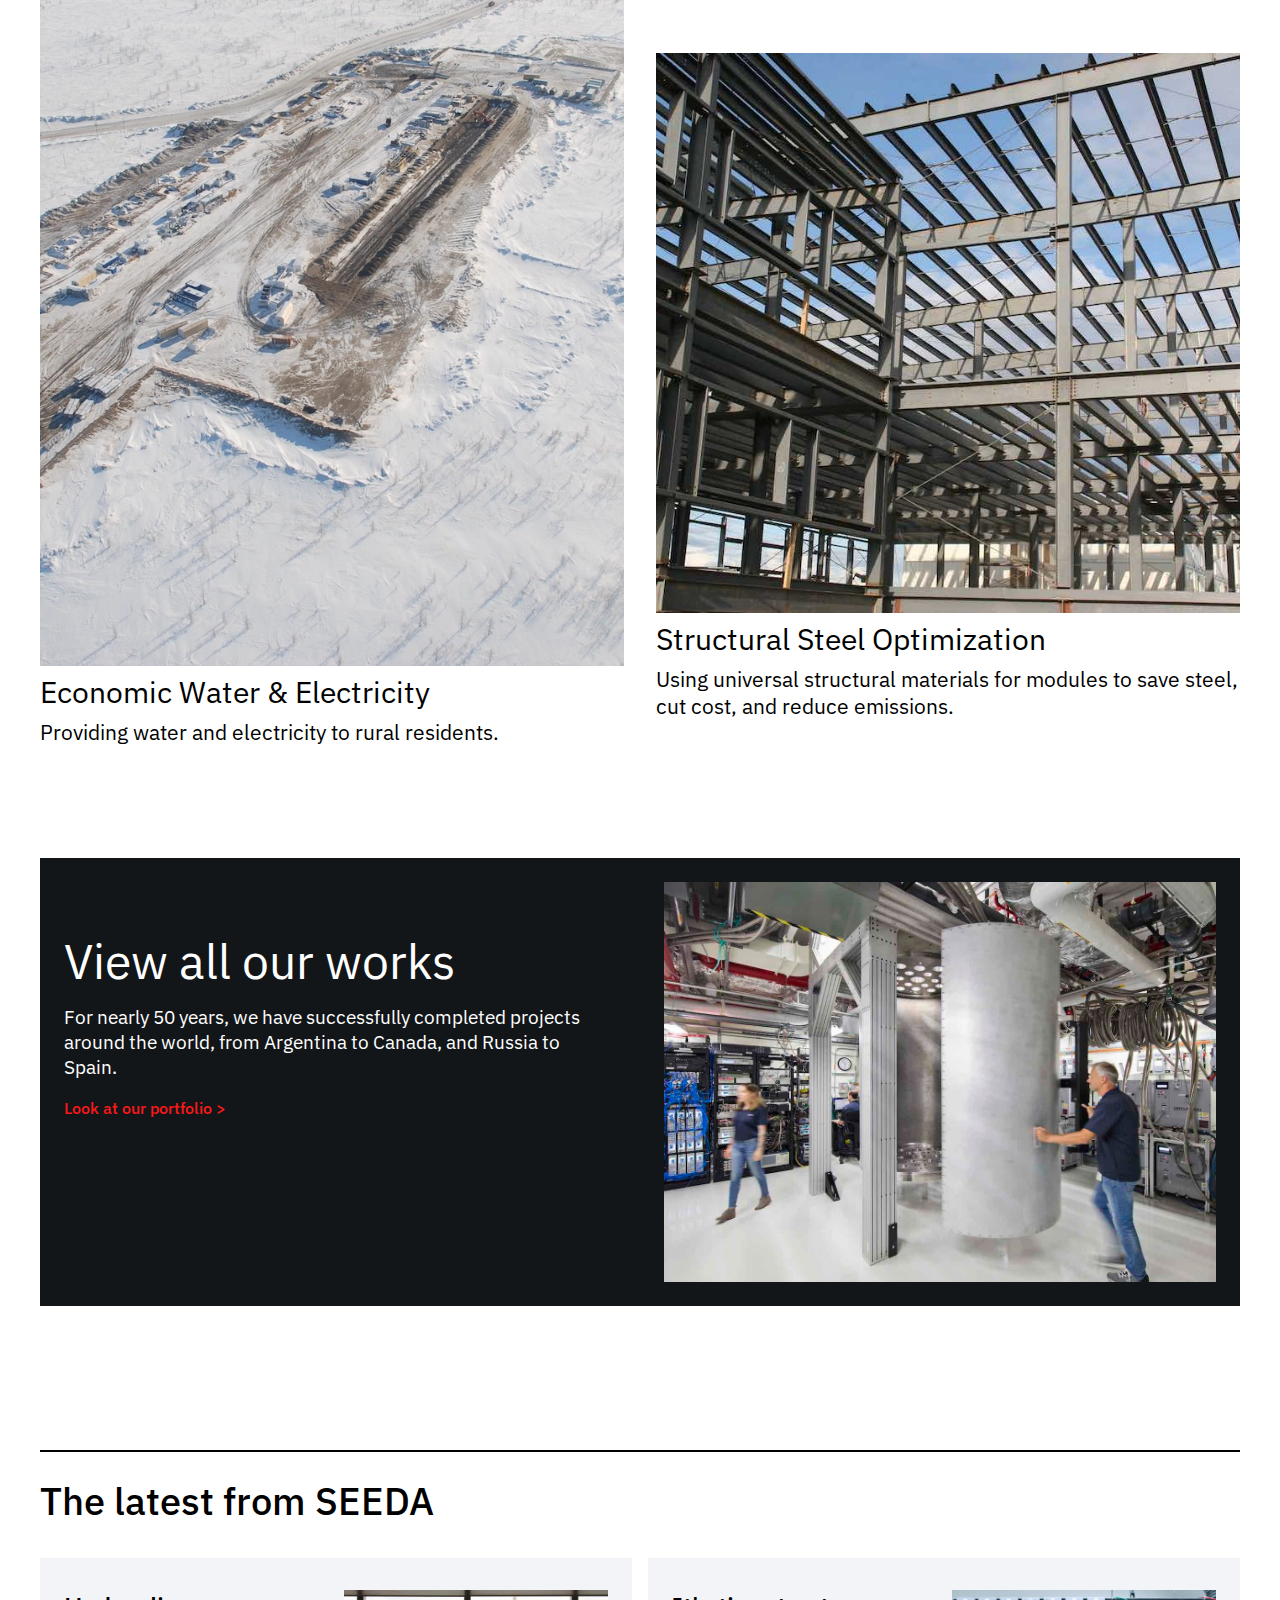
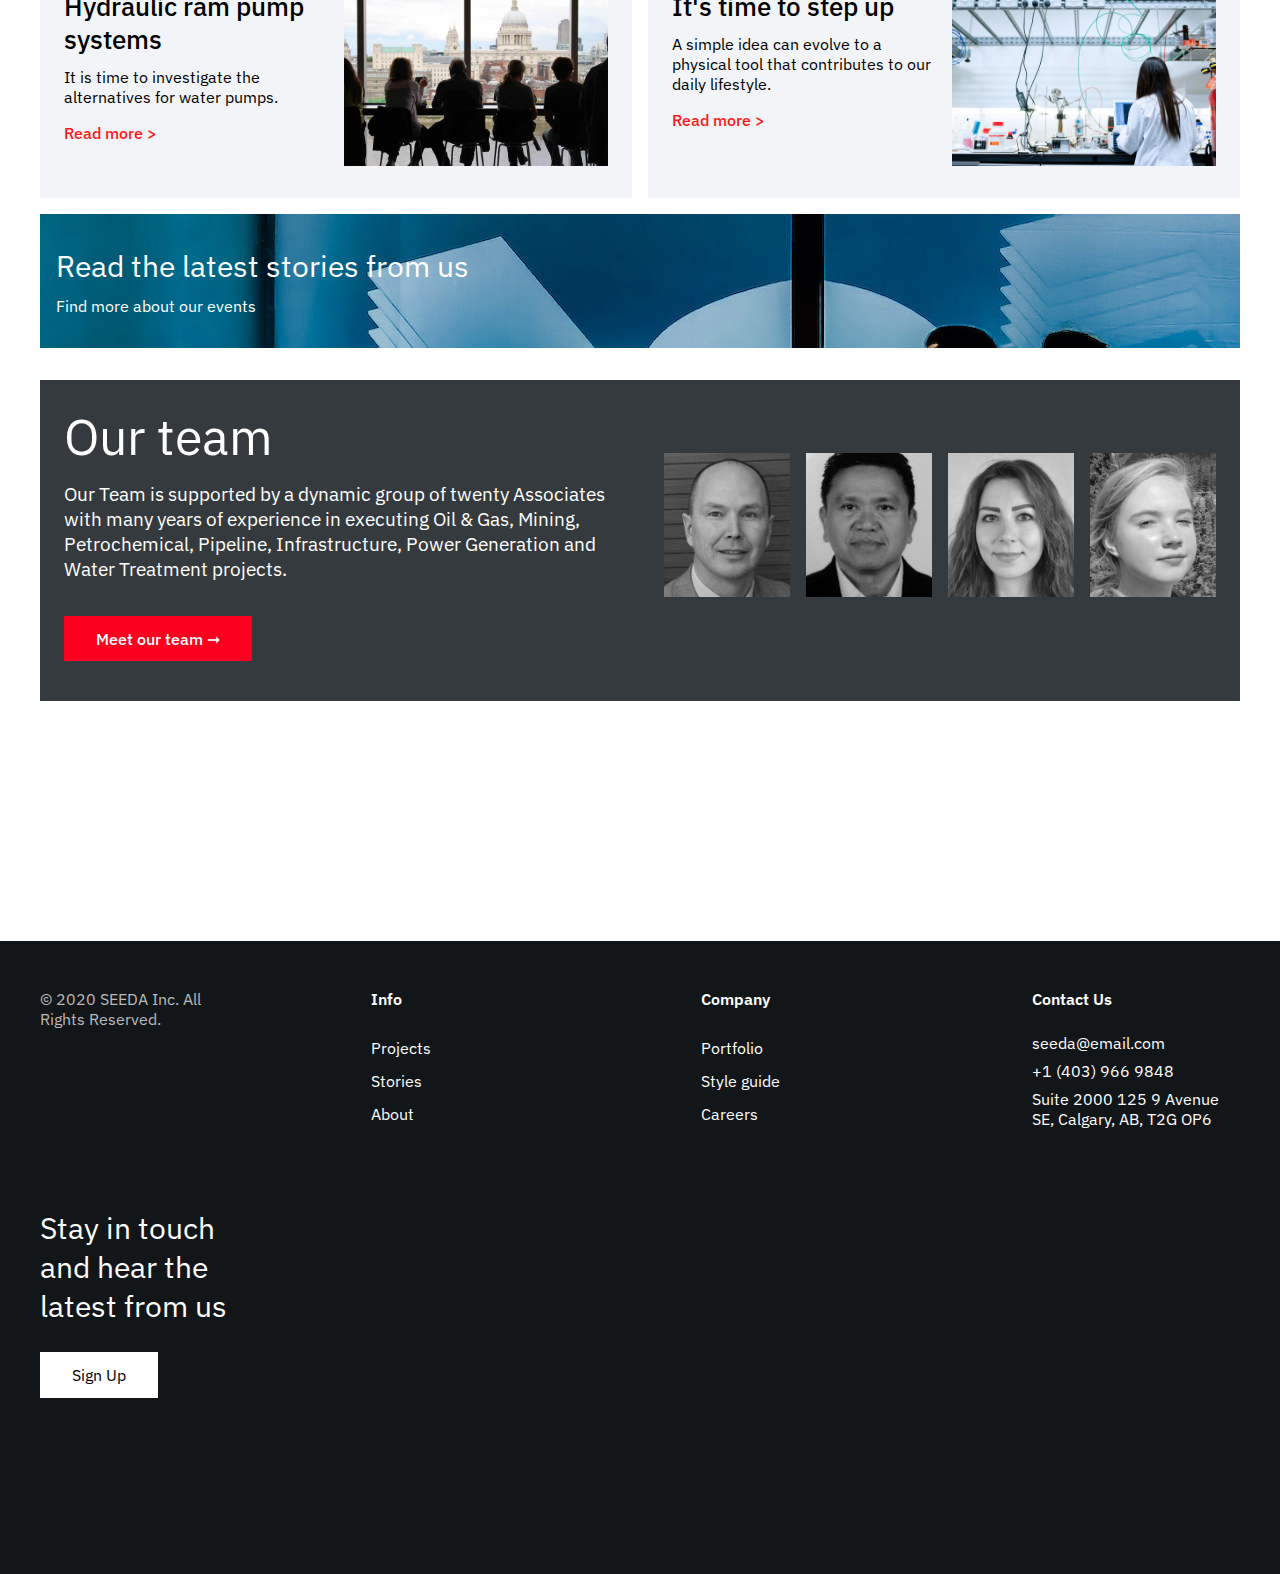
==== commit 4b1995be: "Added form result page, organized css" ====
--- a/P2/index.html
+++ b/P2/index.html
@@ -268,12 +268,13 @@
             <div class="footer-list">
                 <p>Company</p>
                 <a href="./pages/portfolio.html">Portfolio</a>
+                <a href="http://www.sfu.ca/~pdelfana/IAT339/Style%20Guide/">Style guide</a>
                 <a href="./pages/contact.html">Careers</a>
             </div>
 
             <div class="footer-list">
                 <p>Contact Us</p>
-                <a href="mailto:example@gmail.com">example@email.com</a>
+                <a href="mailto:seeda@gmail.com">seeda@email.com</a>
                 <a href="tel:+14039669848">+1 (403) 966 9848</a>
                 <a href="#">Suite 2000 125 9 Avenue SE, Calgary, AB, T2G OP6</a>
             </div>
--- a/P2/css/main.css
+++ b/P2/css/main.css
@@ -1,7 +1,5 @@
-@import url('https://fonts.googleapis.com/css2?family=Inconsolata&display=swap');
 @import url('https://fonts.googleapis.com/css2?family=Heebo:wght@100;200;300;400;500;600;700;800;900&display=swap');
 @import url('https://fonts.googleapis.com/css2?family=IBM+Plex+Sans:ital,wght@0,100;0,200;0,300;0,400;0,500;0,600;0,700;1,100;1,200;1,300;1,400;1,500;1,600;1,700&display=swap');
-@import url('https://fonts.googleapis.com/css2?family=IBM+Plex+Mono:ital,wght@0,100;0,200;0,300;0,400;0,500;0,600;0,700;1,100;1,200;1,300;1,400;1,500;1,600;1,700&display=swap');
 html {
     box-sizing: border-box;
 }
@@ -15,18 +13,67 @@
     font-family: 'IBM Plex Sans', Arial, sans-serif;
 }
 
+/* Basic elements */
+
+p {
+    margin-block-start: 0rem;
+}
+
+a {
+    color: #FF1718;
+    text-decoration: none;
+}
+
+.white-link:hover {
+    color: white;
+}
+
+a:hover {
+    text-decoration: underline;
+}
+
+img {
+    max-width: 100%;
+}
+
+@media (max-width: 980px) {
+    img {
+        max-height: 25rem;
+        width: 100%;
+        object-fit: cover;
+    }
+}
+
+.caption {
+    font-size: 1rem;
+    color: #666;
+}
+
+pre {
+    border-radius: 0.3rem;
+}
+
+/* Layout */
+
+.wrap-content {
+    max-width: 75rem;
+    margin-left: auto;
+    margin-right: auto;
+    padding: 0rem 0rem;
+}
+
 .four-column {
     display: grid;
     grid-template-columns: repeat(auto-fill, minmax(18rem, 1fr));
     column-gap: 1rem;
-    row-gap: 0rem; 
+    row-gap: 0rem;
 }
 
 .two-row {
     display: grid;
     grid-template-rows: repeat(auto-fill, minmax(48.3%, 1fr));
     column-gap: 1rem;
-    row-gap: 2rem; 
+    row-gap: 2rem;
 }
 
 .two-column {
@@ -45,7 +92,178 @@
     display: grid;
     grid-template-columns: repeat(auto-fill, minmax(20rem, 1fr));
     column-gap: 2rem;
-}
+    column-gap: 2rem;
+}
+
+/* Section */
+
+section {
+    padding: 4rem 1rem 5rem 1rem;
+}
+
+.section-body {
+    display: grid;
+    grid-template-columns: repeat(auto-fill, minmax(51%, 1fr));
+    margin-bottom: 1rem;
+}
+
+/* Other general elements */
+
+h1 {
+    font-size: calc(5.5rem + 6 * ((4.4rem - 320px) / 680));
+    font-weight: 500;
+}
+
+section h2 {
+    font-weight: 500;
+    font-size: 2.4rem;
+    display: grid;
+    grid-template-columns: repeat(auto-fill, minmax(50%, 30rem));
+    margin-block-start: 0;
+    padding-top: 1.5rem;
+    border-top: 2px solid black;
+}
+
+h2 {
+    font-size: calc(1.8rem + 6 * ((4.4rem - 320px) / 680));
+}
+
+h3 {
+    font-size: 1.9rem;
+    font-weight: 400;
+    margin-block-end: 0.7rem;
+}
+
+h4 {
+    font-size: 1.3rem;
+    font-weight: 400;
+    color: #111;
+}
+
+.thin {
+    font-weight: 100;
+}
+
+.extra-light {
+    font-weight: 200;
+}
+
+.light {
+    font-weight: 300;
+}
+
+.regular {
+    font-weight: 400;
+}
+
+.medium {
+    font-weight: 500;
+}
+
+.semi-bold {
+    font-weight: 600;
+}
+
+.bold {
+    font-weight: 700;
+}
+
+/* COLOUR */
+
+.text-black {
+    color: black;
+}
+
+.text-white {
+    color: white;
+}
+
+.bg-black {
+    background-color: #121212;
+}
+
+.bg-gray {
+    background-color: #F2F4F8;
+}
+
+.bg-dark-gray {
+    background-color: #353A3E;
+}
+
+.bg-black-gray {
+    background-color: #121619;
+    color: white;
+}
+
+.red {
+    background-color: #EE0005;
+}
+
+.pale-red {
+    background-color: #FF1D27;
+}
+
+.black {
+    background-color: #000;
+}
+
+.dark-gray {
+    background-color: #131619;
+}
+
+.gray {
+    background-color: #353A3E;
+}
+
+.light-gray {
+    background-color: #C2C7CC;
+}
+
+/* Image size */
+
+.image-very-large {
+    height: 50rem;
+    width: 100%;
+    object-fit: cover;
+}
+
+.image-large {
+    height: 35rem;
+    width: 100%;
+    object-fit: cover;
+}
+
+.image-medium {
+    height: 25rem;
+    width: 100%;
+    object-fit: cover;
+}
+
+.image-small {
+    height: 20rem;
+    width: 100%;
+    object-fit: cover;
+}
+
+/* Font sizes */
+
+.font-small {
+    font-size: 0.9rem;
+}
+
+.font-medium {
+    font-size: 1.2rem;
+}
+
+.font-large {
+    font-size: 1.4rem;
+}
+
+.font-extra-large {
+    font-size: 1.7rem;
+}
+
+/* Landing page stories image banner */
 
 #more-stories {
     background: url(../img/more-stories.jpg);
@@ -57,7 +275,6 @@
     text-decoration: none;
 }
 
-
 .stories {
     margin-bottom: 3rem;
 }
@@ -86,7 +303,7 @@
 
 .project-card a {
     display: grid;
-    grid-template-columns: repeat(auto-fill, minmax(49%, 1fr)); 
+    grid-template-columns: repeat(auto-fill, minmax(49%, 1fr));
     column-gap: 1rem;
     color: black;
 }
@@ -97,10 +314,9 @@
     width: 100%;
 }
 
-
 .project-card h3 {
     font-size: 2.6rem;
-    font-weight: 400;    
+    font-weight: 400;
     margin-block-start: 0;
     max-width: 25rem;
 }
@@ -115,11 +331,6 @@
 }
 
 /* Project page */
-
-/* .project {
-    background-color: #070707;
-    color: white;
-} */
 
 .project .caption {
     color: #555;
@@ -147,7 +358,7 @@
     word-wrap: break-word;
 }
 
-.project h2 {    
+.project h2 {
     font-weight: 400;
     max-width: 60rem;
     word-wrap: break-word;
@@ -168,8 +379,7 @@
     margin-block-start: 0rem;
 }
 
-
-.other-project h4{
+.other-project h4 {
     font-size: 2.5rem;
     margin-block-start: 1.2rem;
     margin-block-end: 0;
@@ -177,41 +387,11 @@
 
 .other-project h5 {
     font-weight: 400;
-    font-size: 1.1rem;    
+    font-size: 1.1rem;
 }
 
 .other-project h6 {
     font-size: 1.2rem;
-}
-
-p {
-    margin-block-start: 0rem;
-}
-
-a {
-    color: #FF1718;
-    text-decoration: none;
-}
-
-.white-link:hover {
-    color: white;
-}
-
-a:hover {
-    text-decoration: underline;
-}
-
-img {
-    max-width: 100%;
-}
-
-.caption {
-    font-size: 1rem;
-    color: #666;
-}
-
-pre {
-    border-radius: 0.3rem;
 }
 
 /* header */
@@ -359,6 +539,8 @@
     margin-bottom: 5rem;
 }
 
+/* Brands list */
+
 .brands {
     display: grid;
     grid-template-columns: repeat(auto-fill, minmax(6rem, 1fr));
@@ -382,23 +564,6 @@
     filter: grayscale(0%);
 }
 
-.wrap-content {
-    max-width: 75rem;
-    margin-left: auto;
-    margin-right: auto;
-    padding: 0rem 0rem;
-}
-
-section {
-    padding: 4rem 1rem 5rem 1rem;
-}
-
-.section-body {
-    display: grid;
-    grid-template-columns: repeat(auto-fill, minmax(51%, 1fr));
-    margin-bottom: 1rem;
-}
-
 .services-list {
     display: grid;
     grid-template-columns: repeat(auto-fill, minmax(15rem, 1fr));
@@ -421,25 +586,6 @@
     font-size: calc(1.2rem + 6 * ((4.4rem - 320px) / 680));
 }
 
-/* 
-  TEXT ELEMENTS -------------------
-*/
-
-/* For display purposes (to remove warnings) */
-
-  
-  @-webkit-keyframes run {
-      0% {
-        left: 0;
-        transform: translateX(100%);
-      }
-      100% {
-        left: 100%;
-        transform: translateX(-100%);
-      }
-  }
-
-
 .cover-medium {
     padding: 2rem 1rem 1rem 1rem;
 }
@@ -447,10 +593,6 @@
 .cover-medium h1 {
     font-size: 3.2rem;
     font-weight: 500;
-    /* animation: linear infinite alternate;
-    animation-name: run;
-    animation-duration: 10s; */
-
 }
 
 .cover-medium h2 {
@@ -467,15 +609,13 @@
 
 .landing {
     padding: 5rem 1rem 4rem 1rem;
-    /* background-color: #F2F4F8; */
-    /* background-color: #e4ecf8; */
     background-color: #EEF1F7;
 }
 
 .landing h1 {
-    font-size: calc(3.2rem + 6 * ((4.4rem - 320px) / 680));
+    font-size: calc(3rem + 6 * ((4.4rem - 320px) / 680));
     font-weight: 600;
-    line-height: 4rem;
+    line-height: 3.5rem;
     color: #222;
 }
 
@@ -497,161 +637,6 @@
     padding-top: 1rem;
     margin-bottom: 6rem;
     margin-top: 8rem;
-}
-
-h1 {
-    font-size: calc(5.5rem + 6 * ((4.4rem - 320px) / 680));
-    font-weight: 500;
-}
-
-section h2 {
-    font-weight: 500;
-    font-size: 2.4rem;
-    display: grid;
-    grid-template-columns: repeat(auto-fill, minmax(50%, 30rem));
-    margin-block-start: 0;
-    padding-top: 1.5rem;
-    border-top: 2px solid black;
-}
-
-h2 {
-    font-size: calc(1.8rem + 6 * ((4.4rem - 320px) / 680));
-}
-
-h3 {
-    font-size: 1.9rem;
-    font-weight: 400;
-    margin-block-end: 0.7rem;
-}
-
-h4 {
-    font-size: 1.3rem;
-    font-weight: 400;
-    color: #111;
-}
-
-.thin {
-    font-weight: 100;
-}
-
-.extra-light {
-    font-weight: 200;
-}
-
-.light {
-    font-weight: 300;
-}
-
-.regular {
-    font-weight: 400;
-}
-
-.medium {
-    font-weight: 500;
-}
-
-.semi-bold {
-    font-weight: 600;
-}
-
-.bold {
-    font-weight: 700;
-}
-
-/* COLOUR */
-
-.text-black {
-    color: black;
-}
-
-.text-white {
-    color: white;
-}
-
-.bg-black {
-    background-color: #121212;
-}
-
-.bg-gray {    
-    /* background-color: rgba(212, 219, 224, 1); */
-    background-color: #F2F4F8;
-}
-
-.bg-dark-gray {
-    background-color: #353A3E;
-}
-
-.bg-black-gray {
-    background-color: #121619;
-    color: white;
-}
-
-.red {
-    background-color: #EE0005;
-}
-
-.pale-red {
-    background-color: #FF1D27;
-}
-
-.black {
-    background-color: #000;
-}
-
-.dark-gray {
-    background-color: #131619;
-}
-
-.gray {
-    background-color: #353A3E;
-}
-
-.light-gray {
-    background-color: #C2C7CC;
-}
-
-/* Image size */
-
-.image-very-large {
-    height: 50rem;
-    width: 100%;
-    object-fit: cover;
-}
-
-.image-large {
-    height: 35rem;
-    width: 100%;
-    object-fit: cover;
-}
-
-.image-medium {
-    height: 25rem;
-    width: 100%;
-    object-fit: cover;
-}
-
-.image-small {
-    height: 20rem;
-    width: 100%;
-    object-fit: cover;
-}
-
-/* Font sizes */
-
-.font-small {
-    font-size: 0.9rem;
-}
-
-.font-medium {
-    font-size: 1.2rem;
-}
-
-.font-large {
-    font-size: 1.4rem;
-}
-
-.font-extra-large {
-    font-size: 1.7rem;
 }
 
 /* Submit and reset buttons */
@@ -753,22 +738,6 @@
     display: block;
 }
 
-/* Link image and Brand image grid */
-
-.single-image {
-    border: 1px solid #ccc;
-    margin-top: 1rem;
-    margin-bottom: 1rem;
-}
-
-.image-link, .potential-imagery {
-    background-color: transparent;
-    display: grid;
-    grid-template-columns: repeat(auto-fill, minmax(49%, 1fr));
-    gap: 1rem;
-    max-width: 60rem;
-}
-
 /* Cards */
 
 .cards img {
@@ -803,7 +772,6 @@
     transform: scale(1.04);
     transition: 0.2s ease-in;
 }
-
 
 .large-card {
     padding: 1.5rem;
@@ -835,6 +803,8 @@
     padding-bottom: 0rem;
 }
 
+/* Article cards */
+
 .article-card-wrapper {
     display: grid;
     grid-template-columns: repeat(auto-fill, minmax(48.8%, 1fr));
@@ -867,6 +837,8 @@
     justify-self: end;
 }
 
+/* Article page elements */
+
 .article-header {
     object-fit: cover;
     height: 25rem;
@@ -904,6 +876,8 @@
     flex-wrap: wrap;
 }
 
+/* Landing page team banner elements */
+
 .members {
     display: grid;
     grid-template-columns: repeat(auto-fit, minmax(7rem, 1fr));
@@ -919,6 +893,8 @@
     filter: grayscale(100%);
 }
 
+/* About page team mamber elements */
+
 .two-column.team {
     display: grid;
     grid-template-columns: repeat(auto-fill, minmax(46.3%, 1fr));
@@ -926,9 +902,8 @@
     row-gap: 5rem;
 }
 
-
 .team {
-    margin-bottom: 5rem;
+    margin-bottom: 10rem;
 }
 
 .team h3 {
@@ -940,8 +915,6 @@
 .team img {
     object-fit: cover;
     filter: grayscale(100%);
-    max-height: 30rem;
-    max-width: 28rem;
     margin-bottom: 1rem;
 }
 
@@ -971,6 +944,7 @@
     color: white;
 }
 
+/* Footer */
 
 .wrap-footer {
     max-width: 75rem;
@@ -989,7 +963,6 @@
     row-gap: 0.5rem;
 }
 
-
 .contact-list .button-nav {
     background-color: white;
     color: black;
@@ -999,7 +972,6 @@
     background-color: #bbb;
 }
 
-
 .copyright {
     color: #bbb;
 }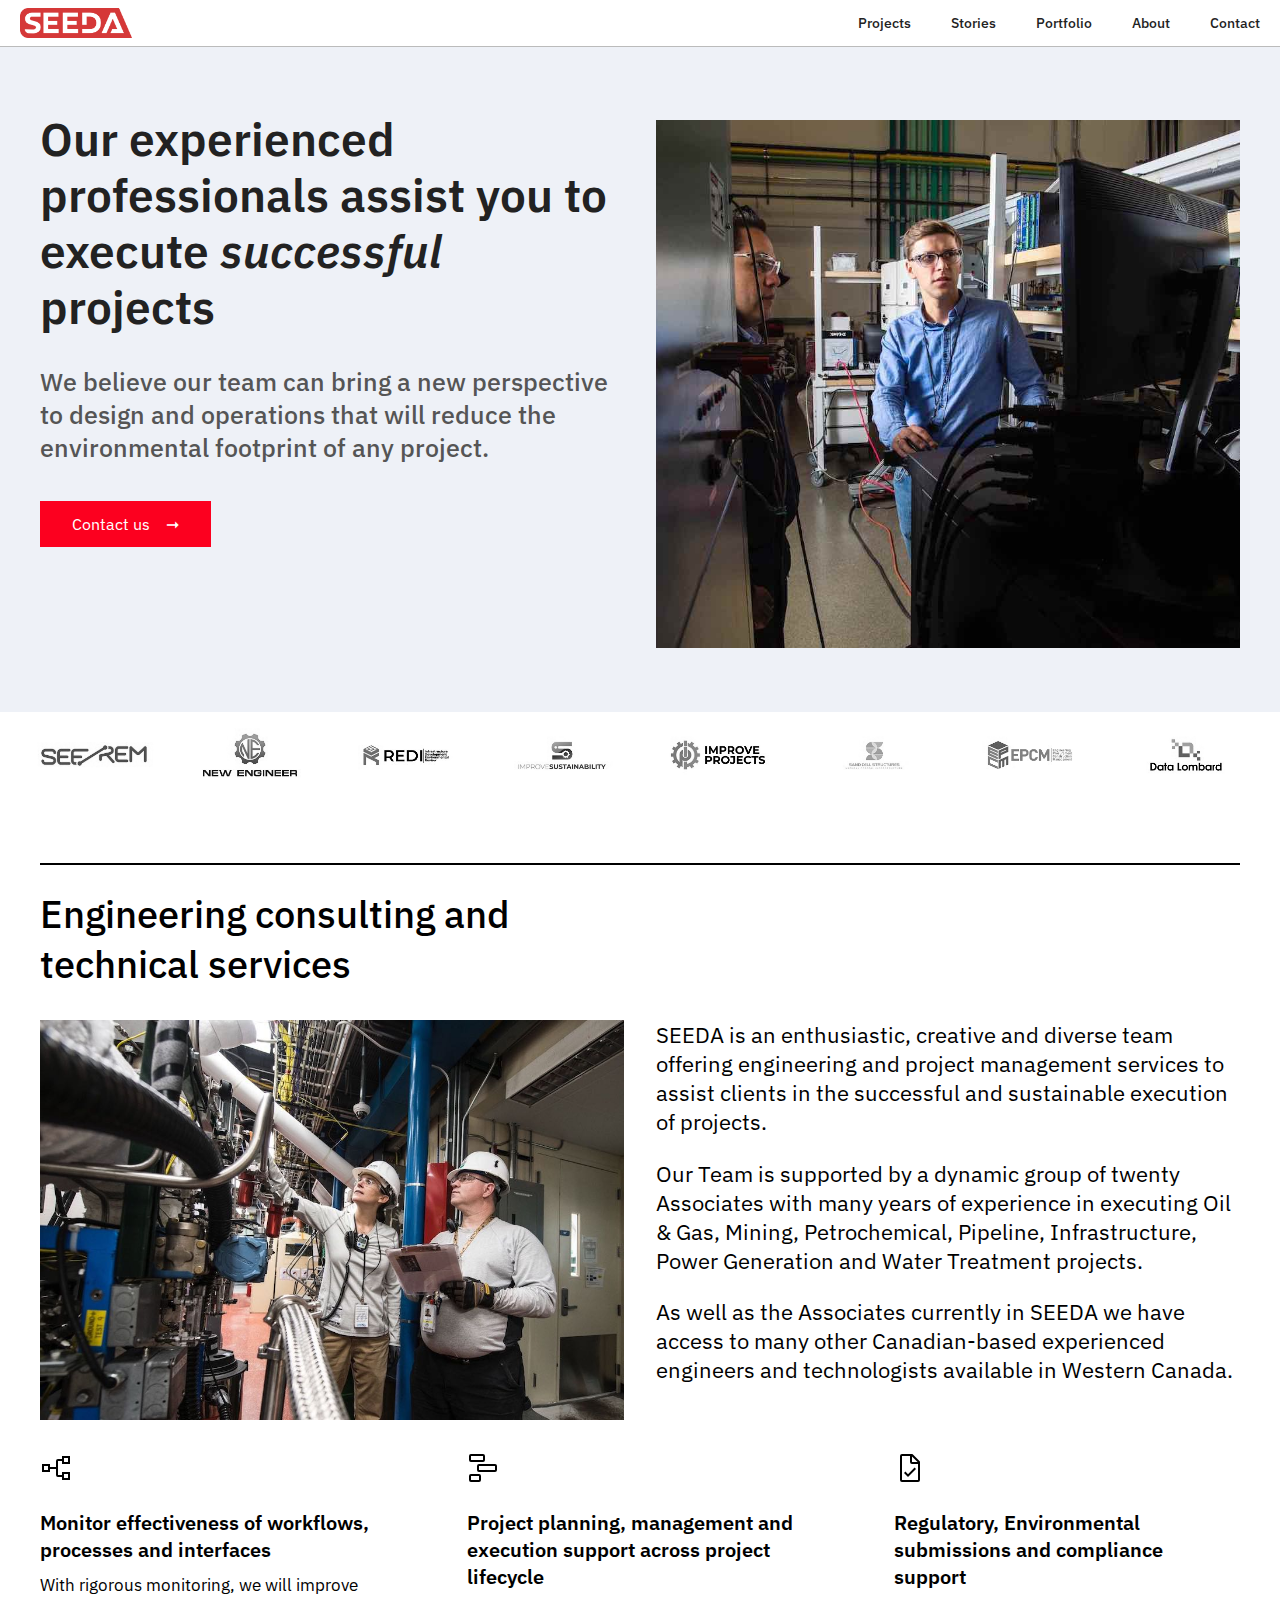
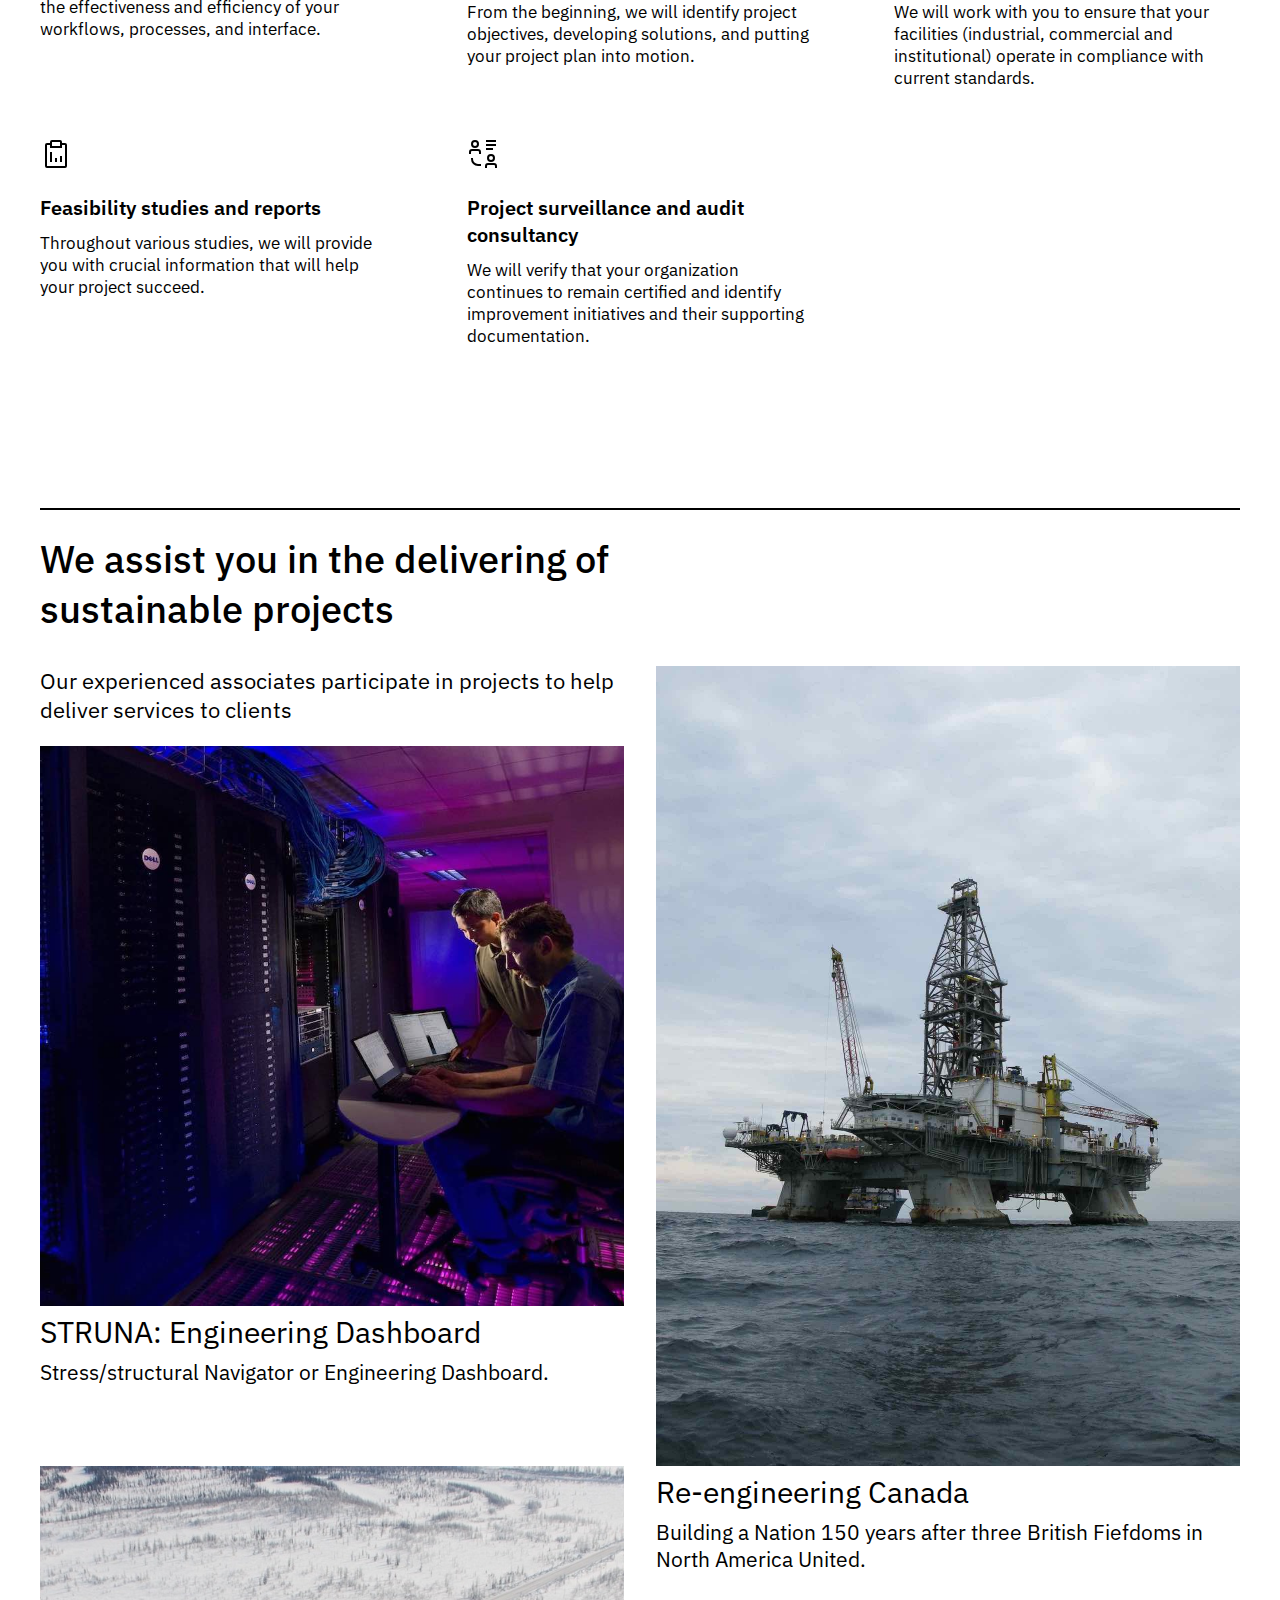
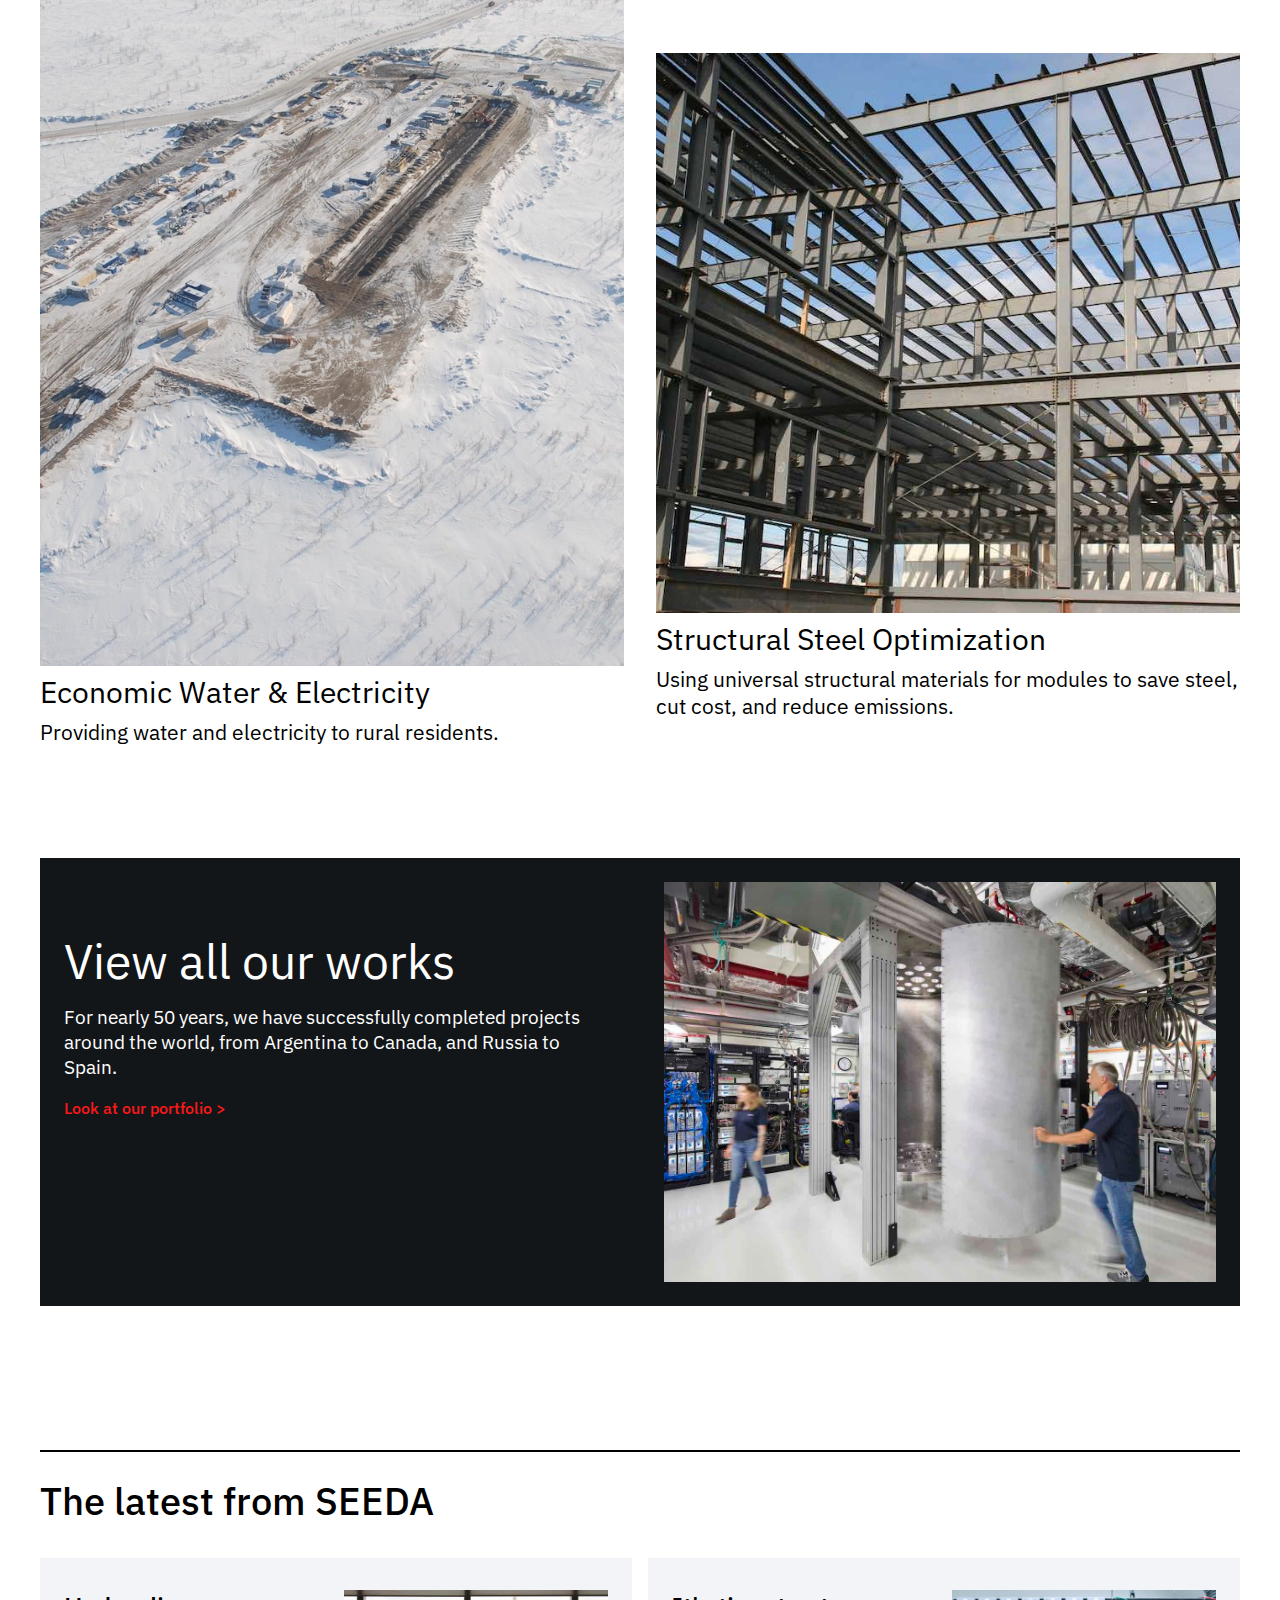
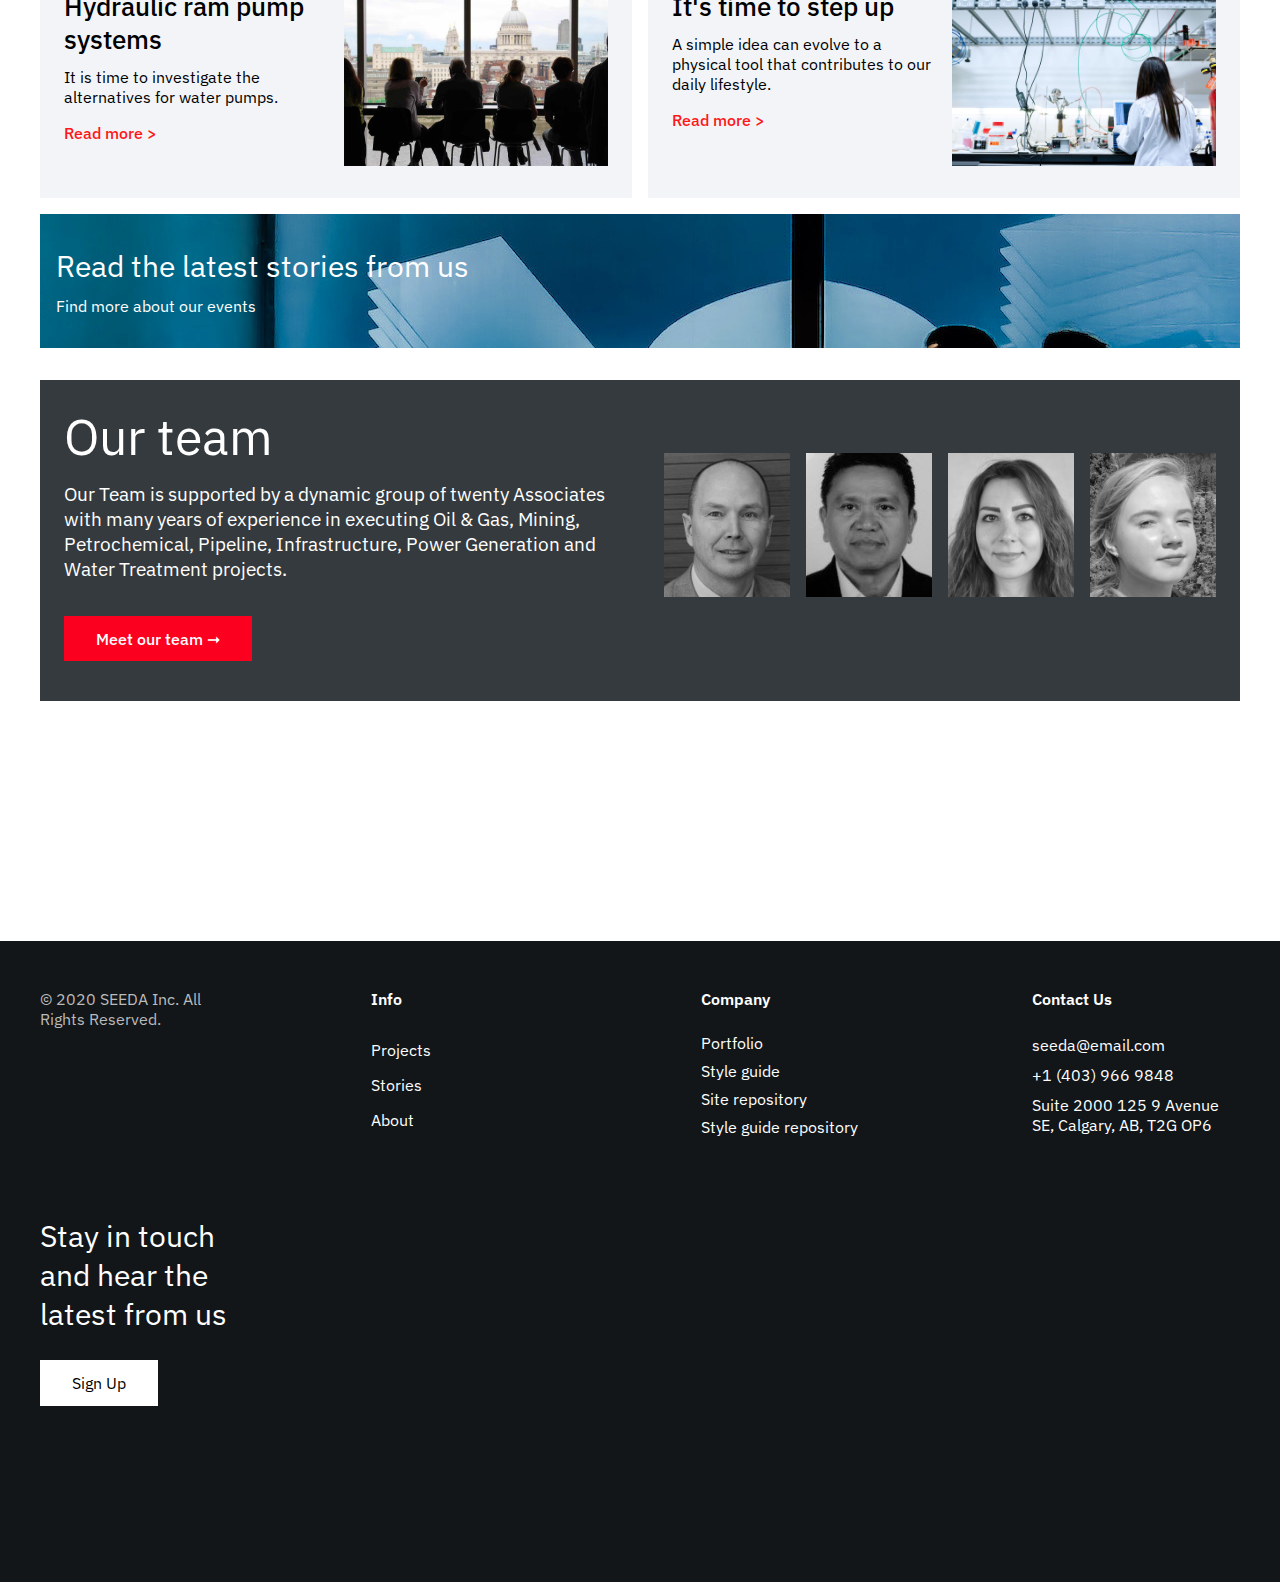
==== commit 40ae2df0: "Added repository links to footer" ====
--- a/P2/index.html
+++ b/P2/index.html
@@ -144,7 +144,7 @@
                     </div>
 
                     <div class="card">
-                        <a href="#">
+                        <a href="./pages/economic-water.html">
                             <img src="./img/landing-2.jpeg" alt="project site" class="image-very-large">
                             <h3>Economic Water & Electricity</h3>
                             <h4>Providing water and electricity to rural residents.</h4>
@@ -160,7 +160,7 @@
                         </a>
                     </div>
                     <div class="card">
-                        <a href="#">
+                        <a href="./pages/structural-steel.html">
                             <img src="./img/project-3.jpg" alt="project site" class="image-large">
                             <h3>Structural Steel Optimization</h3>
                             <h4>Using universal structural materials for modules to save steel, cut cost, and reduce
@@ -269,7 +269,8 @@
                 <p>Company</p>
                 <a href="./pages/portfolio.html">Portfolio</a>
                 <a href="http://www.sfu.ca/~pdelfana/IAT339/Style%20Guide/">Style guide</a>
-                <a href="./pages/contact.html">Careers</a>
+                <a href="https://github.com/pdelfan/seeda-website">Site repository</a>
+                <a href="https://github.com/pdelfan/seeda-style-guide">Style guide repository</a>
             </div>
 
             <div class="footer-list">
